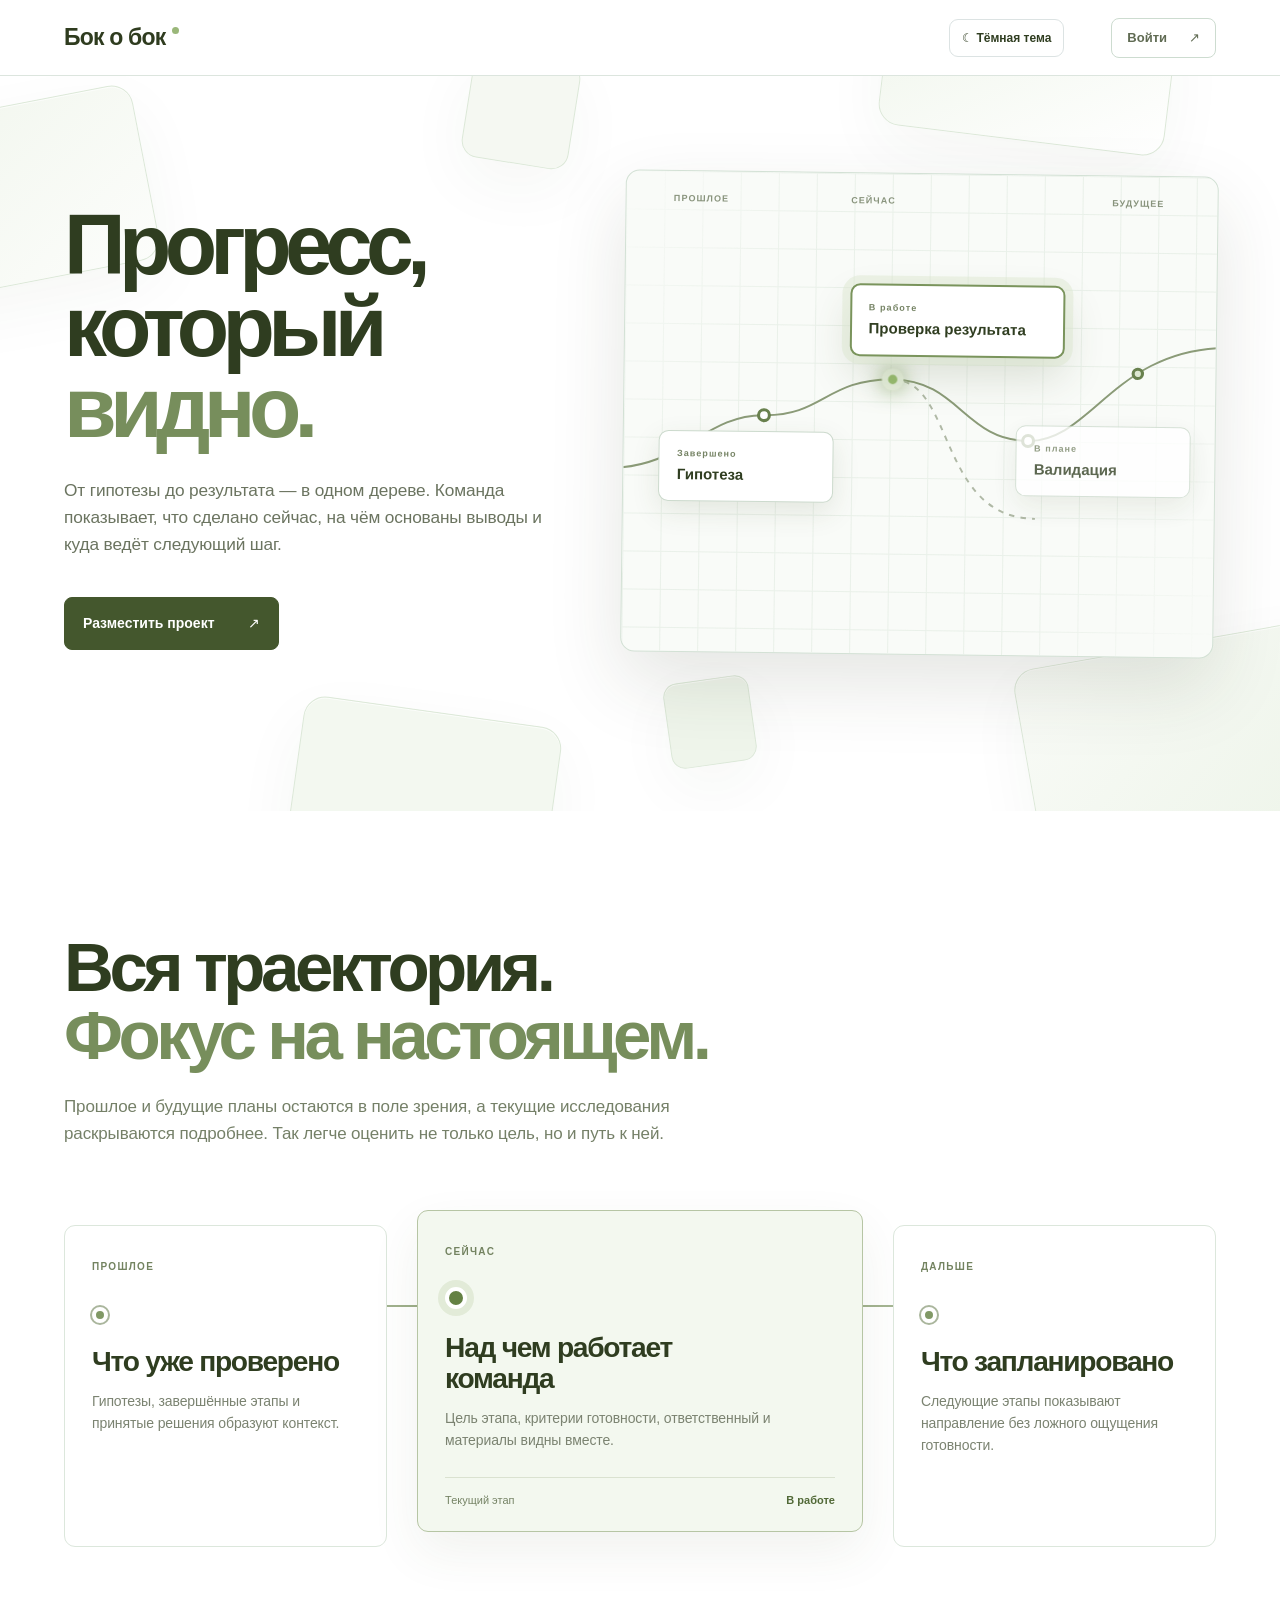
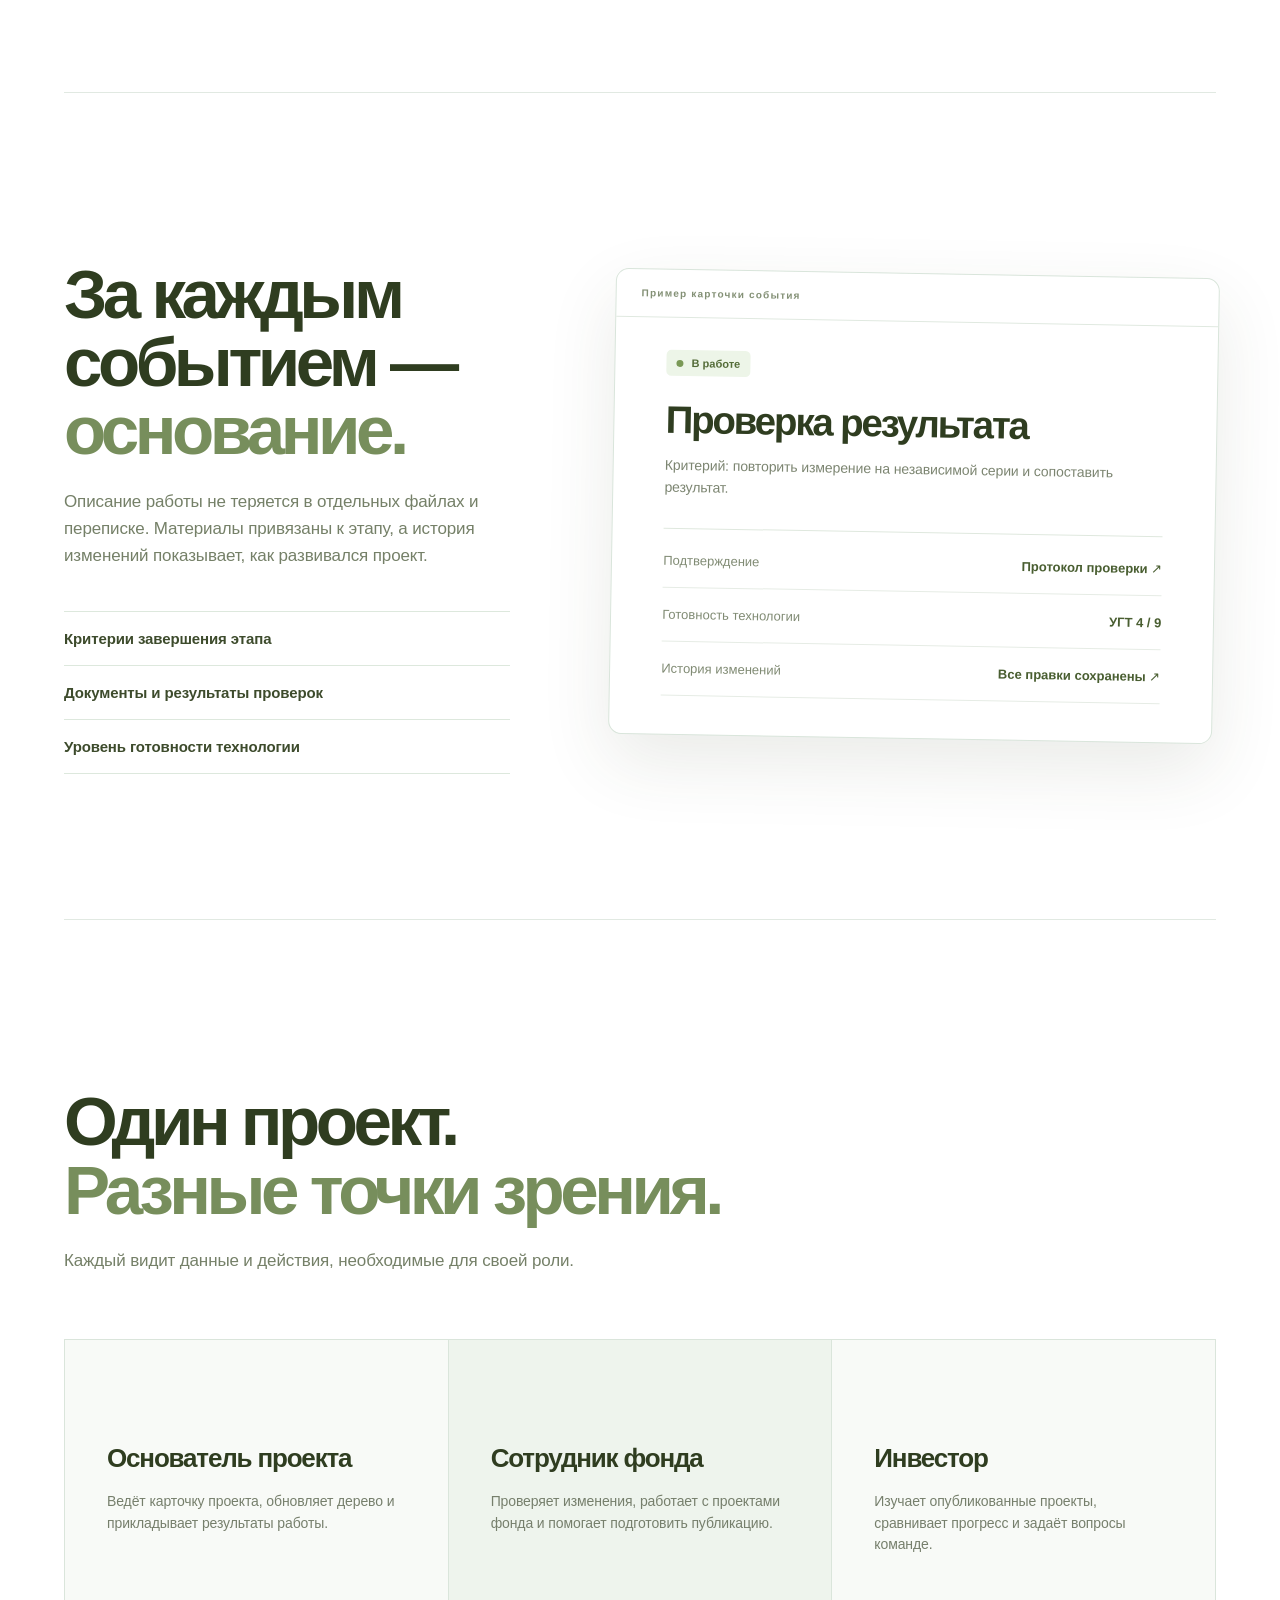
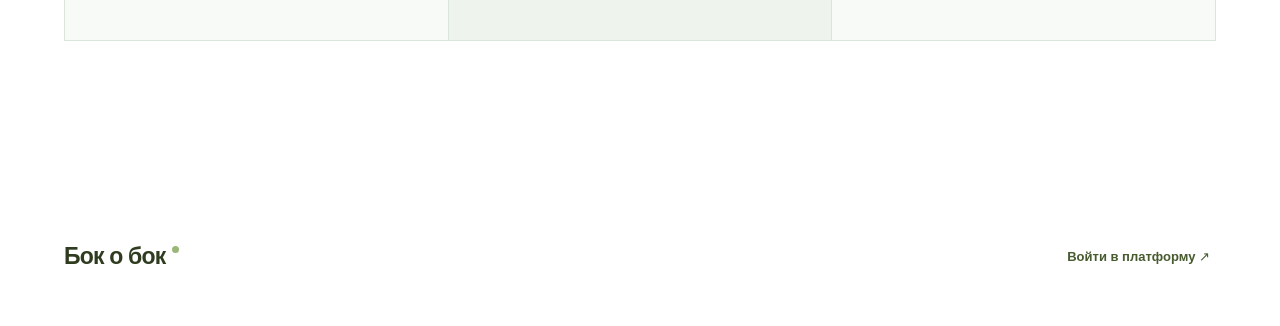
==== index.html @ 1a19f62b "Reveal project stage inspector on mobile node selection" ====
<!doctype html><html lang="ru"><head><meta charset="UTF-8"><meta name="viewport" content="width=device-width,initial-scale=1"><title>Бок о бок — платформа научных проектов</title><link rel="stylesheet" href="./clean.css?v=ugt-ruler1"><link rel="stylesheet" href="./tree.css?v=static-tree1"><link rel="stylesheet" href="./focus.css?v=ugt-ruler1"><link rel="stylesheet" href="./palette.css?v=ugt-ruler1"><link rel="stylesheet" href="./palette-overrides.css?v=ugt-ruler1"><link rel="stylesheet" href="./workflow.css?v=upload-progress-1"><link rel="stylesheet" href="./matrix28.css?v=ugt-ruler1"><link rel="stylesheet" href="./experiment-light.css?v=lens-events-1"><link rel="stylesheet" href="./auth-redesign.css?v=compact3"><link rel="stylesheet" href="./home-redesign.css?v=blocks3"><link rel="stylesheet" href="./projects-empty.css?v=clean2"><link rel="stylesheet" href="./project-create.css?v=ugt-ruler1"><link rel="stylesheet" href="./tree-editor-v2.css?v=static-tree1"><link rel="stylesheet" href="./stage-extras.css?v=ugt-ruler1"><link rel="stylesheet" href="./event-page.css?v=ugt-ruler1"><link rel="stylesheet" href="./typography.css?v=2"><link rel="stylesheet" href="./profile.css?v=3"><link rel="stylesheet" href="./theme.css?v=2"><link rel="stylesheet" href="./project-compare.css?v=mobile-graph-1"><link rel="stylesheet" href="./edge-outcomes.css?v=timeline-linked-1"><link rel="stylesheet" href="./graph-actions.css?v=1"><link rel="stylesheet" href="./project-workspace.css?v=2"><link rel="stylesheet" href="./mobile.css?v=mobile-inspector-1"><script src="./theme.js?v=2"></script></head><body>
<header class="site-header home-header" id="siteHeader"><a class="wordmark home-brand" href="#home">Бок о бок<span></span></a><nav aria-label="Разделы главной"><button type="button" class="theme-toggle theme-toggle-public" data-theme-toggle></button><a class="home-header-login" href="#auth" data-open-auth>Войти <span aria-hidden="true">↗</span></a></nav></header>
<main id="publicPage" class="home-main">
  <section class="home-hero" id="home"><div class="home-bg-blocks" aria-hidden="true"><span></span><span></span><span></span><span></span><span></span><span></span></div><div class="home-hero-copy"><h1>Прогресс,<br>который <em>видно.</em></h1><p>От гипотезы до результата — в одном дереве. Команда показывает, что сделано сейчас, на чём основаны выводы и куда ведёт следующий шаг.</p><div class="home-hero-actions"><button type="button" class="home-button" data-open-auth-register>Разместить проект <span aria-hidden="true">↗</span></button></div></div><div class="home-hero-visual" aria-label="Схема дерева проекта: прошлое, текущая работа и будущие этапы"><div class="home-visual-stage"><div class="home-visual-grid"></div><svg viewBox="0 0 760 500" preserveAspectRatio="xMidYMid meet" aria-hidden="true"><path class="home-path" d="M-20 324 C 75 324 104 254 180 254 S 260 206 345 206 S 438 283 520 283 S 630 160 780 160"/><path class="home-path branch" d="M345 206 C 425 206 405 383 530 383"/><circle class="home-dot" cx="180" cy="254" r="7"/><circle class="home-dot now" cx="345" cy="206" r="10"/><circle class="home-dot" cx="520" cy="283" r="7"/><circle class="home-dot future" cx="660" cy="195" r="6"/></svg><div class="home-era era-past">ПРОШЛОЕ</div><div class="home-era era-current">СЕЙЧАС</div><div class="home-era era-future">БУДУЩЕЕ</div><div class="home-node home-node-past"><small>Завершено</small><strong>Гипотеза</strong></div><div class="home-node home-node-now"><small>В работе</small><strong>Проверка результата</strong></div><div class="home-node home-node-future"><small>В плане</small><strong>Валидация</strong></div></div></div></section>
  
  <section class="home-tree-section" id="tree-story"><div class="home-section-heading"><h2>Вся траектория.<br><em>Фокус на настоящем.</em></h2><p>Прошлое и будущие планы остаются в поле зрения, а текущие исследования раскрываются подробнее. Так легче оценить не только цель, но и путь к ней.</p></div><div class="home-timeline" aria-label="Три эпохи дерева прогресса"><div class="home-timeline-line"></div><article class="home-timeline-past"><span>ПРОШЛОЕ</span><div class="home-timeline-node"></div><h3>Что уже проверено</h3><p>Гипотезы, завершённые этапы и принятые решения образуют контекст.</p></article><article class="home-timeline-now"><span>СЕЙЧАС</span><div class="home-timeline-node"></div><h3>Над чем работает команда</h3><p>Цель этапа, критерии готовности, ответственный и материалы видны вместе.</p><div class="home-now-meter"><span>Текущий этап</span><strong>В работе</strong></div></article><article class="home-timeline-future"><span>ДАЛЬШЕ</span><div class="home-timeline-node"></div><h3>Что запланировано</h3><p>Следующие этапы показывают направление без ложного ощущения готовности.</p></article></div></section>
  <section class="home-evidence-section" id="evidence-story"><div class="home-evidence-copy"><h2>За каждым событием — <em>основание.</em></h2><p>Описание работы не теряется в отдельных файлах и переписке. Материалы привязаны к этапу, а история изменений показывает, как развивался проект.</p><ul><li> Критерии завершения этапа</li><li> Документы и результаты проверок</li><li> Уровень готовности технологии</li></ul></div><div class="home-evidence-preview" aria-label="Пример карточки события"><div class="home-preview-top"><span>Пример карточки события</span></div><div class="home-preview-body"><div class="home-preview-status"><i></i> В работе</div><h3>Проверка результата</h3><p>Критерий: повторить измерение на независимой серии и сопоставить результат.</p><div class="home-preview-rule"></div><div class="home-preview-row"><span>Подтверждение</span><strong>Протокол проверки ↗</strong></div><div class="home-preview-row"><span>Готовность технологии</span><strong>УГТ 4 / 9</strong></div><div class="home-preview-row"><span>История изменений</span><strong>Все правки сохранены ↗</strong></div></div></div></section>
  <section class="home-people-section" id="people-story"><div class="home-section-heading"><h2>Один проект.<br><em>Разные точки зрения.</em></h2><p>Каждый видит данные и действия, необходимые для своей роли.</p></div><div class="home-people-grid"><article><h3>Основатель проекта</h3><p>Ведёт карточку проекта, обновляет дерево и прикладывает результаты работы.</p></article><article><h3>Сотрудник фонда</h3><p>Проверяет изменения, работает с проектами фонда и помогает подготовить публикацию.</p></article><article><h3>Инвестор</h3><p>Изучает опубликованные проекты, сравнивает прогресс и задаёт вопросы команде.</p></article></div></section>
  
  
<footer class="home-footer"><a class="home-brand" href="#home">Бок о бок<span></span></a><button type="button" data-open-auth>Войти в платформу ↗</button></footer></main>
<section class="auth-page" id="authPage" hidden>
  <div class="auth-shell">
    <aside class="auth-art" aria-label="Визуализация дерева научного прогресса">
      <div class="auth-art-top"><span class="auth-art-brand">Бок о бок<span class="auth-art-brand-mark"></span></span></div>
      <div class="auth-art-copy"><h1>От первой<br>гипотезы —<br><em>к результату.</em></h1></div>
      <div class="auth-visual" aria-hidden="true"><div class="auth-visual-glow"></div><svg viewBox="0 0 680 280" preserveAspectRatio="xMidYMid meet"><path class="auth-track" d="M-20 195 C 85 195, 94 135, 188 135 S 310 95, 390 95 S 508 164, 560 164 S 640 78, 700 78"/><path class="auth-track-soft" d="M188 135 C 254 135, 268 225, 350 225 S 440 164, 560 164"/><circle class="auth-point auth-point-1" cx="92" cy="177" r="9"/><circle class="auth-point auth-point-2" cx="188" cy="135" r="12"/><circle class="auth-point auth-point-3" cx="390" cy="95" r="15"/><circle class="auth-point auth-point-4" cx="560" cy="164" r="11"/><circle class="auth-point auth-point-5" cx="350" cy="225" r="8"/></svg></div>
      
    </aside>
    <div class="auth-side"><div class="auth-side-top"><button type="button" class="auth-back" data-close-auth>← На главную</button><button type="button" class="theme-toggle" data-theme-toggle></button></div><div class="auth-card"><div class="auth-tabs" role="tablist" aria-label="Вход или регистрация"><button type="button" class="active" data-auth-tab="login">Вход</button><button type="button" data-auth-tab="register">Регистрация</button></div><form id="loginForm" class="auth-form active" data-auth-panel="login"><label>Email или телефон<input name="identity" autocomplete="username" placeholder="name@example.ru" required></label><label>Пароль<input type="password" name="password" autocomplete="current-password" placeholder="Введите пароль" required></label><button class="primary auth-submit">Войти <span aria-hidden="true">→</span></button></form><form id="otpForm" class="auth-form" data-auth-panel="otp"><div class="auth-form-heading"><h2>Подтвердите вход</h2><p>Введите код, отправленный на привязанный номер.</p></div><label>Код из SMS<input name="code" inputmode="numeric" maxlength="6" autocomplete="one-time-code" required></label><button class="primary auth-submit">Войти</button></form><form id="registerForm" class="auth-form" data-auth-panel="register"><div class="auth-form-heading"><h2>Регистрация основателя</h2></div><label>Имя и фамилия<input name="full_name" autocomplete="name" placeholder="Как к вам обращаться" required></label><label>Рабочий email<input type="email" name="email" autocomplete="email" placeholder="name@company.ru" required></label><label>Организация<input name="organization" autocomplete="organization" placeholder="Название команды или компании" required></label><label>Пароль для входа<input type="password" name="password" autocomplete="new-password" minlength="12" maxlength="200" placeholder="Не менее 12 символов" required></label><label>Повторите пароль<input type="password" name="password_confirm" autocomplete="new-password" minlength="12" maxlength="200" placeholder="Повторите пароль" required></label><button class="primary auth-submit">Отправить заявку <span aria-hidden="true">→</span></button><div class="auth-divider"><span>или</span></div><button type="button" id="yandexDemoButton" class="auth-yandex"><span class="auth-yandex-mark">Я</span><span>Продолжить с Яндекс ID</span><small>ДЕМО</small></button></form><div class="auth-message" id="authMessage" role="status"></div></div></div>
  </div>
  <dialog id="yandexDemoDialog" class="yandex-demo-dialog"><div class="yandex-demo-top"><span class="auth-yandex-mark">Я</span><strong>Яндекс ID</strong><span class="yandex-demo-badge">ДЕМОНСТРАЦИЯ</span></div><h2>Вход через Яндекс</h2><p>Это макет сценария. Подключение Яндекс ID пока не настроено, данные не отправляются.</p><div class="yandex-demo-account"><span>МС</span><div><strong>Пример аккаунта</strong><small>demo@yandex.ru</small></div></div><button type="button" id="yandexDemoContinue" class="primary">Показать следующий шаг</button><form id="yandexDemoForm" class="yandex-demo-form" hidden><label>Имя и фамилия<input name="name" value="Мария Соколова" required></label><label>Email Яндекс ID<input name="email" type="email" value="demo@yandex.ru" required></label><label>Организация<input name="organization" value="Демонстрационная лаборатория" required></label><button class="primary">Создать демо-профиль</button></form><p id="yandexDemoSuccess" class="yandex-demo-success" hidden>Демо-профиль создан в интерфейсе. Настоящая учётная запись не создана; для доступа отправьте заявку через форму регистрации.</p><button type="button" id="yandexDemoClose" class="yandex-demo-close">Вернуться к форме</button></dialog>
</section>
<section class="workspace" id="workspace" hidden><aside><a class="wordmark" href="#dashboard">Бок о бок</a><nav class="workspace-nav"><button type="button" id="projectsNav" class="active">Проекты</button><button type="button" id="compareNav">Сравнение</button><button type="button" id="messagesNav">Сообщения <span id="messageBadge" hidden></span></button><button type="button" id="profileNav">Личный кабинет</button><button type="button" id="adminBackNav" hidden>Админка</button><button type="button" id="notificationsNav" hidden>Уведомления</button><button type="button" id="changesNav" hidden>Изменения</button></nav><button type="button" class="theme-toggle theme-toggle-sidebar" data-theme-toggle></button><div><strong id="userName"></strong><small id="userRole"></small><button id="logoutButton">Выйти</button></div></aside><main><header><div><h1>Проекты</h1></div><button class="primary creator-only" data-new-project>Новый проект</button></header><div class="project-grid" id="projectGrid"></div><section class="messages-page" id="messagesPage" hidden><div class="messenger"><aside class="chat-contacts"><div class="chat-list-heading">Сообщения</div><label class="chat-search-label">Поиск собеседника<input id="chatSearch" type="search" placeholder="Имя или организация"></label><div id="chatContacts" class="chat-contacts-list"></div></aside><div class="chat-main"><div class="chat-conversation-head" id="chatConversationHead"><button type="button" class="chat-back" id="chatBack" aria-label="К списку диалогов">←</button><strong>Выберите собеседника</strong><span>История переписки появится здесь</span></div><div class="chat-history" id="chatHistory"><div class="chat-empty">Выберите человека слева, чтобы начать диалог.</div></div><form class="chat-compose" id="chatForm"><textarea id="chatInput" name="body" rows="2" maxlength="4000" placeholder="Напишите сообщение…" disabled required></textarea><div><span id="chatMessage"></span><button type="submit" class="primary" disabled>Отправить →</button></div></form></div></div></section><section class="project-create-page" id="projectCreatePage" hidden><div class="project-create-heading"><button type="button" data-close-project>← К проектам</button><div><h1>Создание проекта</h1></div></div><form class="project-form" id="projectForm"><label id="projectFounderField" hidden>Основатель проекта<select name="founder_id" disabled required><option value="">Выберите основателя</option></select></label><div class="form-grid"><label>Код проекта<input name="code" placeholder="KUMA30" maxlength="24" required></label><label>УГТ<select name="ugt_level"><option value="1">УГТ 1</option><option value="2">УГТ 2</option><option value="3">УГТ 3</option><option value="4">УГТ 4</option><option value="5">УГТ 5</option><option value="6">УГТ 6</option><option value="7">УГТ 7</option><option value="8">УГТ 8</option><option value="9">УГТ 9</option></select></label></div><label>Название проекта<input name="name" placeholder="Научная технология или продукт" required></label><label>Краткое описание<input name="summary" placeholder="Одно предложение для карточки проекта" required></label><div class="form-grid"><label>Область<input name="field" placeholder="биотех, ИИ, материалы" required></label><label>Регион<input name="region" placeholder="Москва, РФ"></label></div><label>Описание<textarea name="description" rows="4" placeholder="Проблема, научная база, текущий результат и ближайшая цель" required></textarea></label><section class="tree-editor" aria-label="Дерево прогресса"><div class="tree-editor-heading"><div><h3>Дерево прогресса</h3></div><button type="button" class="tree-add" id="treeAddRoot">+ Отдельный этап</button></div><div class="tree-canvas" id="treeCanvas"><svg class="tree-lines" id="treeLines" aria-hidden="true"></svg><div class="tree-nodes" id="treeNodes"></div></div><div class="tree-toolbar"><span id="treeCount">0 этапов</span></div><div class="tree-inspector" id="treeInspector"><div class="tree-inspector-title"><strong>Выбранный этап</strong><button type="button" id="treeDelete">Удалить</button></div><div class="tree-fields"><label>Название<input id="treeTitle" maxlength="100" placeholder="Например, лабораторная проверка"></label><label>Статус<select id="treeStatus"><option value="planned">В плане</option><option value="in_progress">В работе</option><option value="completed">Завершён</option></select></label><label>УГТ<select id="treeUgt"><option value="1">УГТ 1</option><option value="2">УГТ 2</option><option value="3">УГТ 3</option><option value="4">УГТ 4</option><option value="5">УГТ 5</option><option value="6">УГТ 6</option><option value="7">УГТ 7</option><option value="8">УГТ 8</option><option value="9">УГТ 9</option></select></label></div><label>Результат / критерий завершения<textarea id="treeDescription" rows="2" placeholder="Как поймём, что этап выполнен?"></textarea></label><div class="stage-extras"><section class="stage-extra-panel"><div class="stage-extra-heading"><div><strong>Варианты результата</strong><small>Один вариант можно отметить радиокнопкой</small></div><button type="button" id="treeAddChoice">+ Вариант</button></div><div id="treeChoiceList" class="stage-choice-list"></div></section><section class="stage-extra-panel"><div class="stage-extra-heading"><div><strong>Файлы этапа</strong><small>Документы, фото и видео до 50 МБ. Загрузка начнётся при создании проекта.</small></div><label class="stage-file-action">+ Добавить файлы<input id="treeFiles" type="file" multiple></label></div><div id="treeFileList" class="stage-file-list"></div></section></div><button type="button" class="tree-branch" id="treeAddChild">+ Ответвление от этого этапа</button></div></section><footer><span id="projectMessage"></span><button type="button" class="outline" data-close-project>Отмена</button><button class="primary">Создать</button></footer></form></section></main></section><div class="toast" id="toast"></div><script src="./workflow-ui.js?v=upload-progress-1"></script><script src="./focus.js?v=workflow4"></script><script src="./matrix28.js?v=mobile-inspector-1"></script><script src="./event-page.js?v=uuid-fallback1"></script><script src="./profile.js?v=3"></script><script src="./project-compare.js?v=mobile-graph-1"></script><script src="./app.js?v=mobile-chat-1"></script><script src="./mobile-nav.js?v=1"></script></body></html>
---- clean.css ----
:root{font-family:Inter,Arial,sans-serif;color:var(--palette-ink);background:var(--palette-paper);--green:var(--palette-ink);--lime:var(--palette-muted);--line:var(--palette-line)}*{box-sizing:border-box}[hidden]{display:none!important}body{margin:0}button,input,select,textarea{font:inherit}button,a{cursor:pointer}.site-header{height:76px;display:flex;align-items:center;justify-content:space-between;padding:0 6vw;border-bottom:1px solid var(--line)}.wordmark{font-size:21px;font-weight:800;color:var(--green);text-decoration:none}.site-header nav{display:flex;gap:28px;align-items:center}.site-header a{color:var(--palette-primary);text-decoration:none}.outline{border:1px solid var(--palette-line);border-radius:10px;background:var(--palette-paper);padding:10px 18px}.hero{padding:100px 8vw 70px;min-height:680px;background:linear-gradient(135deg,var(--palette-paper) 50%,var(--palette-canvas))}.eyebrow{font-size:13px;letter-spacing:.13em;text-transform:uppercase;color:var(--palette-muted)}.hero h1{font-size:clamp(58px,8vw,112px);line-height:.9;letter-spacing:-.065em;margin:24px 0 34px;max-width:1100px}.hero h1 em{color:var(--palette-olive);font-style:normal}.hero>p{font-size:20px;line-height:1.55;max-width:690px;color:var(--palette-primary)}.hero-actions{display:flex;align-items:center;gap:28px;margin:38px 0 80px}.primary{border:0;border-radius:10px;background:var(--green);color:var(--palette-paper);padding:14px 22px;font-weight:700}.hero-actions a{color:var(--green)}.system-preview{display:grid;grid-template-columns:auto 1fr auto 1fr auto;align-items:center;gap:18px;max-width:900px;padding:24px;background:var(--palette-paper);border:1px solid var(--line);border-radius:16px;box-shadow:0 18px 50px #2f3d2012}.system-preview i{height:2px;background:var(--palette-tint)}.system-preview strong{padding:16px;background:var(--lime);border-radius:10px}.principles{display:grid;grid-template-columns:repeat(3,1fr);gap:1px;background:var(--line)}.principles article{padding:64px 6vw;background:var(--palette-paper)}.principles p{line-height:1.6;color:var(--palette-muted)}.auth-page{position:fixed;inset:0;background:var(--palette-paper);padding:30px}.auth-back{border:0;background:transparent}.auth-card{width:min(480px,calc(100% - 32px));margin:5vh auto;background:var(--palette-paper);border:1px solid var(--line);border-radius:18px;padding:36px;box-shadow:0 30px 80px #2f3d2017}.auth-tabs{display:flex;margin:30px 0;border-bottom:1px solid var(--line)}.auth-tabs button{flex:1;border:0;background:var(--palette-paper);padding:12px;color:var(--palette-muted)}.auth-tabs button.active{color:var(--green);border-bottom:2px solid var(--green)}.auth-form{display:none;gap:18px}.auth-form.active{display:grid}.auth-form h2{font-size:30px;margin:0}.auth-form label{display:grid;gap:8px;font-size:14px;font-weight:600}.auth-form input,.auth-form select{width:100%;border:1px solid var(--palette-soft);border-radius:10px;padding:13px;background:var(--palette-paper)}.auth-message{margin-top:18px;min-height:20px;color:#8b3d2c}.workspace{display:grid;grid-template-columns:250px 1fr;min-height:100vh}.workspace aside{background:var(--palette-ink);color:var(--palette-paper);padding:32px 24px;display:flex;flex-direction:column;gap:40px}.workspace aside .wordmark{color:var(--palette-paper)}.workspace aside nav button{width:100%;border:0;background:var(--palette-ink);color:var(--palette-paper);padding:13px;border-radius:8px;text-align:left}.workspace aside>div{margin-top:auto;display:grid;gap:8px}.workspace aside small{color:var(--palette-tint)}.workspace aside button{border:0;background:transparent;color:var(--palette-paper);text-align:left;padding:0}.workspace main{padding:42px 5vw;background:var(--palette-canvas)}.workspace main>header{display:flex;justify-content:space-between;align-items:end}.workspace h1{font-size:42px;margin:5px 0}.project-grid{display:grid;grid-template-columns:repeat(auto-fit,minmax(280px,1fr));gap:18px;margin-top:40px}.project-card,.empty{background:var(--palette-paper);border:1px solid var(--line);border-radius:14px;padding:26px}.project-card span{font-size:12px;color:var(--palette-muted)}.project-card p{color:var(--palette-muted)}.project-card footer{display:flex;justify-content:space-between;gap:18px;margin-top:28px}.project-card footer small{color:var(--palette-muted);text-align:right}.empty{grid-column:1/-1;text-align:center;padding:90px}.empty span{color:var(--palette-muted)}.modal{position:fixed;inset:0;z-index:20;display:grid;place-items:center;padding:28px;background:rgba(20,44,34,.28);backdrop-filter:blur(5px)}.project-form{width:min(760px,100%);max-height:calc(100vh - 56px);overflow:auto;background:var(--palette-paper);border:1px solid var(--line);border-radius:16px;padding:30px;box-shadow:0 32px 90px #2f3d202b}.project-form header{display:flex;align-items:flex-start;justify-content:space-between;gap:20px;margin-bottom:10px}.project-form header span{color:var(--palette-muted);font-size:13px}.project-form h2{font-size:34px;margin:4px 0 0}.project-form header button{width:38px;height:38px;border:1px solid var(--line);border-radius:10px;background:var(--palette-paper);font-size:24px;line-height:1}.project-form p{margin:0 0 24px;color:var(--palette-muted);line-height:1.55}.project-form label{display:grid;gap:8px;margin-bottom:16px;font-size:14px;font-weight:700}.project-form input,.project-form select,.project-form textarea{width:100%;border:1px solid var(--palette-soft);border-radius:10px;background:var(--palette-paper);padding:13px;color:var(--palette-ink)}.project-form textarea{resize:vertical;line-height:1.5}.form-grid{display:grid;grid-template-columns:1fr 1fr;gap:16px}.project-form footer{display:flex;align-items:center;justify-content:flex-end;gap:14px;margin-top:10px}.project-form footer span{margin-right:auto;color:var(--palette-muted);font-size:14px}.project-form button:disabled{opacity:.55;cursor:wait}body:not([data-role="founder"]) .founder-only{display:none}@media(max-width:760px){.site-header nav a{display:none}.hero{padding:70px 24px}.principles{grid-template-columns:1fr}.system-preview{grid-template-columns:1fr}.system-preview i{height:24px;width:2px;justify-self:center}.workspace{grid-template-columns:1fr}.workspace aside{display:none}.modal{align-items:start;padding:14px}.project-form{padding:22px}.form-grid{grid-template-columns:1fr}.project-form footer{display:grid;grid-template-columns:1fr}.project-form footer span{margin:0;text-align:left}}
---- tree.css ----
.project-form{width:min(1060px,100%)}
.project-form .project-form-top{justify-content:flex-end;margin:0 0 10px}
.tree-editor{margin:26px 0 12px;border:1px solid var(--palette-soft);border-radius:18px;background:var(--palette-canvas);overflow:hidden}
.tree-editor-heading{display:flex;justify-content:space-between;align-items:center;gap:20px;padding:24px 26px 18px}
.tree-kicker{color:var(--palette-olive);font:700 11px/1.3 ui-monospace,SFMono-Regular,monospace;letter-spacing:.14em}
.tree-editor h3{font-size:25px;letter-spacing:-.04em;margin:5px 0 3px;color:var(--palette-ink)}
.tree-editor-heading p{font-size:13px;margin:0;color:var(--palette-muted)}
.tree-add,.tree-branch{border:1px solid var(--palette-tint);background:var(--palette-paper);color:var(--palette-olive);border-radius:10px;padding:10px 15px;font-weight:700;cursor:pointer;white-space:nowrap;transition:transform .2s,background .2s,box-shadow .2s}
.tree-add:hover,.tree-branch:hover{transform:translateY(-2px);background:var(--palette-canvas);box-shadow:0 9px 24px #637d4216}
.tree-canvas{height:330px;position:relative;overflow:auto;background-color:var(--palette-canvas);background-image:radial-gradient(var(--palette-tint) 1px,transparent 1px);background-size:20px 20px;scroll-behavior:auto;isolation:isolate}
.tree-lines{position:absolute;left:0;top:0;overflow:visible;pointer-events:none}
.tree-lines path{fill:none;stroke:var(--palette-tint);stroke-width:2.5;stroke-dasharray:6 8}
.tree-lines path.is-active{stroke:var(--palette-olive);stroke-width:3;filter:drop-shadow(0 0 5px #687a55a8)}
.tree-lines path.is-complete{stroke:var(--palette-olive);stroke-dasharray:none}
.tree-nodes{position:relative}
.tree-node{position:absolute;width:224px;min-height:108px;display:flex;flex-direction:column;align-items:flex-start;text-align:left;gap:8px;border:1px solid var(--palette-soft);border-radius:15px;background:var(--palette-paper);padding:17px 18px;color:var(--palette-ink);cursor:pointer;box-shadow:0 5px 18px #2f3d200b}
.tree-node:hover{border-color:var(--palette-olive);box-shadow:0 10px 24px #2f3d2016}
.tree-node.selected{border-color:var(--palette-olive);box-shadow:0 0 0 3px #687a5540,0 16px 34px #2f3d2022}
.tree-node.in_progress::after{content:'';position:absolute;inset:-5px;border:1px solid var(--palette-olive);border-radius:19px;opacity:.45;pointer-events:none}
.tree-node small{font:700 10px/1.2 ui-monospace,SFMono-Regular,monospace;letter-spacing:.06em;color:var(--palette-muted)}
.tree-node strong{font-size:15px;line-height:1.25;max-width:100%;overflow:hidden;text-overflow:ellipsis;white-space:nowrap}
.tree-node span{font-size:11px;color:var(--palette-muted)}
.tree-node.in_progress span{color:var(--palette-olive)}.tree-node.completed span{color:var(--palette-olive)}
.tree-toolbar{display:flex;justify-content:space-between;gap:12px;padding:11px 24px;color:var(--palette-muted);font-size:12px;border-bottom:1px solid var(--palette-soft)}
.tree-toolbar span:first-child{font-weight:700;color:var(--palette-olive)}
.tree-inspector{padding:19px 24px 22px;background:var(--palette-paper)}
.tree-inspector-title{display:flex;justify-content:space-between;align-items:center;margin-bottom:13px;font-size:14px;color:var(--palette-ink)}
.tree-inspector-title button{border:0;background:transparent;color:#a4564e;cursor:pointer;font-size:12px}
.tree-fields{display:grid;grid-template-columns:2fr 1fr 1fr;gap:12px}
.tree-editor .tree-inspector label{margin-bottom:12px;font-size:12px;color:var(--palette-muted)}
.tree-editor .tree-inspector input,.tree-editor .tree-inspector select,.tree-editor .tree-inspector textarea{padding:10px 11px;font-size:13px;border-radius:8px}
@keyframes line-flow{to{stroke-dashoffset:-28}}
@keyframes node-arrive{from{opacity:0;transform:translateY(15px) scale(.94)}to{opacity:1;transform:translateY(0) scale(1)}}
@keyframes node-pulse{50%{opacity:0;transform:scale(1.045)}}
@media(max-width:700px){.tree-editor-heading{padding:19px;align-items:flex-start}.tree-editor h3{font-size:21px}.tree-toolbar span:last-child{display:none}.tree-fields{grid-template-columns:1fr 1fr}.tree-fields label:first-child{grid-column:1/-1}.tree-inspector{padding:17px}}
@media(prefers-reduced-motion:reduce){.tree-lines path,.tree-node,.tree-node.in_progress::after{animation:none}.tree-canvas{scroll-behavior:auto}}
.project-card-link{width:100%;text-align:left;cursor:pointer;font:inherit;transition:transform .2s,box-shadow .2s,border-color .2s}
.project-card-link:hover{transform:translateY(-3px);border-color:var(--palette-muted);box-shadow:0 16px 34px #2f3d2016}
.project-detail{max-width:1120px;margin:0 auto;padding:18px 0 60px}
.detail-back{border:0;background:transparent;color:var(--palette-olive);font-size:14px;font-weight:700;cursor:pointer;padding:0 0 24px}
.detail-eyebrow{display:block;font:700 12px/1.5 ui-monospace,SFMono-Regular,monospace;color:var(--palette-olive);letter-spacing:.08em;text-transform:uppercase}
.project-detail h1{font-size:clamp(36px,4.5vw,62px);letter-spacing:-.05em;line-height:1.05;margin:12px 0 16px;color:var(--palette-ink)}
.detail-summary{font-size:19px;line-height:1.5;color:var(--palette-muted);max-width:750px;margin:0 0 20px}
.detail-facts{display:flex;flex-wrap:wrap;gap:9px;margin-bottom:40px}
.detail-facts span{border:1px solid var(--palette-soft);border-radius:99px;padding:8px 13px;color:var(--palette-olive);font-size:13px;font-weight:700;background:var(--palette-canvas)}
.project-detail h2{font-size:26px;letter-spacing:-.03em;margin:0 0 16px;color:var(--palette-ink)}
.detail-tree{height:390px;border:1px solid var(--palette-soft);border-radius:16px;margin-bottom:40px}
.detail-tree .tree-node{cursor:default}
.detail-description{font-size:16px;color:var(--palette-primary);line-height:1.7;white-space:pre-wrap;max-width:800px}
.workspace-nav{display:grid;gap:8px}
.workspace .workspace-nav button{display:flex;align-items:center;justify-content:space-between;padding:13px 14px;border-radius:9px;color:var(--palette-soft);background:transparent}
.workspace .workspace-nav button:hover,.workspace .workspace-nav button.active{color:var(--palette-paper);background:var(--palette-primary)}
#messageBadge{min-width:20px;height:20px;border-radius:99px;background:var(--palette-muted);color:var(--palette-ink);font-size:11px;font-weight:800;text-align:center;line-height:20px}
.messages-page{max-width:1220px;margin:0 auto}
.messages-page .messenger{height:min(780px,calc(100vh - 90px))}
.messages-title>span{font:700 11px ui-monospace,SFMono-Regular,monospace;letter-spacing:.13em;color:var(--palette-olive)}
.messages-title h1{margin:7px 0 5px;font-size:44px;letter-spacing:-.05em}
.messages-title p{margin:0 0 28px;color:var(--palette-muted)}
.messenger{display:grid;grid-template-columns:310px minmax(0,1fr);height:min(690px,calc(100vh - 210px));min-height:500px;background:var(--palette-paper);border:1px solid var(--palette-soft);border-radius:18px;overflow:hidden;box-shadow:0 20px 50px #637d420b}
.workspace .chat-contacts{display:flex;flex-direction:column;gap:0;padding:0;background:var(--palette-paper);color:var(--palette-ink);border-right:1px solid var(--palette-line);min-width:0;overflow:hidden}
.chat-search-label{display:grid;gap:9px;padding:20px;border-bottom:1px solid var(--palette-canvas);font-size:12px;font-weight:700;color:var(--palette-muted)}
.chat-search-label input{width:100%;border:1px solid var(--palette-soft);border-radius:10px;padding:11px 13px;outline:none;color:var(--palette-ink);background:var(--palette-canvas)}
.chat-search-label input:focus,.chat-compose textarea:focus{border-color:var(--palette-olive);box-shadow:0 0 0 3px #687a5521}
.chat-contacts-list{overflow:auto;flex:1;padding:8px}
.chat-contact{width:100%;display:flex;align-items:center;gap:12px;padding:12px;border:0;border-radius:11px;background:transparent;text-align:left;cursor:pointer;color:var(--palette-ink)}
.chat-contact:hover,.chat-contact.active{background:var(--palette-canvas)}
.chat-avatar{width:40px;height:40px;display:grid;place-items:center;flex:none;border-radius:13px;background:var(--palette-soft);color:var(--palette-olive);font-weight:800}
.chat-contact-copy{min-width:0;display:grid;gap:4px;flex:1}
.chat-contact-copy strong{font-size:14px;overflow:hidden;text-overflow:ellipsis;white-space:nowrap}
.chat-contact-copy small{font-size:12px;color:var(--palette-muted);overflow:hidden;text-overflow:ellipsis;white-space:nowrap}
.chat-unread{min-width:20px;height:20px;border-radius:99px;background:var(--palette-olive);color:var(--palette-paper);text-align:center;line-height:20px;font-size:11px}
.chat-contact-empty{color:var(--palette-muted);font-size:13px;line-height:1.5;padding:17px}
.workspace .chat-contacts .chat-contacts-list{display:flex;flex-direction:column;gap:0;margin-top:0;padding:8px;overflow-y:auto}
.workspace .chat-contacts .chat-contact{padding:12px;color:var(--palette-ink);background:transparent}
.workspace .chat-contacts .chat-contact:hover,.workspace .chat-contacts .chat-contact.active{background:var(--palette-canvas)}
.workspace .chat-contacts .chat-contact-copy small{color:var(--palette-muted)}
.chat-main{display:grid;grid-template-rows:auto minmax(0,1fr) auto;min-width:0}
.chat-conversation-head{padding:19px 26px;border-bottom:1px solid var(--palette-line);display:grid;gap:3px}
.chat-conversation-head strong{font-size:17px;color:var(--palette-ink)}
.chat-conversation-head span{color:var(--palette-muted);font-size:12px}
.chat-history{overflow:auto;display:flex;flex-direction:column;gap:12px;padding:28px;background:radial-gradient(var(--palette-soft) 1px,transparent 1px) 0 0/22px 22px,var(--palette-paper)}
.chat-empty{margin:auto;color:var(--palette-muted);text-align:center;font-size:14px}
.chat-bubble{align-self:flex-start;max-width:min(72%,520px);padding:11px 15px;border:1px solid var(--palette-soft);background:var(--palette-paper);border-radius:15px 15px 15px 3px;box-shadow:0 4px 15px #2f3d2008;animation:node-arrive .25s both}
.chat-bubble.own{align-self:flex-end;color:var(--palette-ink);border-color:var(--palette-soft);background:var(--palette-soft);border-radius:15px 15px 3px 15px}
.chat-bubble p{white-space:pre-wrap;overflow-wrap:anywhere;margin:0 0 6px;line-height:1.45;font-size:14px}
.chat-bubble time{display:block;text-align:right;font-size:10px;color:var(--palette-muted)}
.chat-compose{padding:16px 20px;background:var(--palette-paper);border-top:1px solid var(--palette-canvas)}
.chat-compose textarea{width:100%;resize:none;border:1px solid var(--palette-soft);border-radius:11px;padding:12px;outline:none;line-height:1.4}
.chat-compose textarea:disabled{background:var(--palette-canvas)}
.chat-compose>div{display:flex;align-items:center;justify-content:space-between;gap:15px;margin-top:9px}
#chatMessage{color:#a35243;font-size:12px}
.chat-compose .primary{padding:10px 17px}
.chat-compose .primary:disabled{opacity:.45;cursor:default}
@media(max-width:760px){.workspace aside{display:flex;flex-direction:row;align-items:center;justify-content:space-between;padding:13px 20px;gap:14px}.workspace aside .wordmark{font-size:17px}.workspace aside>div{display:none}.workspace .workspace-nav{display:flex;gap:5px}.workspace .workspace-nav button{width:auto;padding:8px 9px;font-size:12px}.workspace main{padding:24px 16px}.messenger{grid-template-columns:1fr;height:calc(100dvh - 205px);min-height:470px}.workspace .chat-contacts{max-height:140px;border-right:0;border-bottom:1px solid var(--palette-line)}.chat-search-label{padding:10px}.chat-contacts-list{display:flex;overflow-x:auto}.chat-contact{min-width:160px}.chat-history{padding:16px}.chat-compose{padding:12px}.messages-title h1{font-size:33px}}
@media(max-width:760px){.messages-page .messenger{height:calc(100dvh - 105px)}}
@media(max-width:760px){.workspace .chat-contacts .chat-contacts-list{flex-direction:row;overflow-x:auto;overflow-y:hidden}}
---- focus.css ----
body.project-focus{background:var(--palette-canvas);color:var(--palette-ink)}
.project-focus #workspace{display:block;min-height:100vh}
.project-focus #workspace>aside{display:none}
.project-focus #workspace>main{padding:24px 32px 50px;background:var(--palette-canvas);min-height:100vh}
.focus-project{--focus-bg:var(--palette-canvas);--focus-panel:var(--palette-paper);--focus-line:var(--palette-line);--focus-text:var(--palette-ink);--focus-muted:var(--palette-muted);--focus-green:var(--palette-olive);width:100%;font-family:Inter,Arial,sans-serif;color:var(--focus-text)}
.focus-project button{font:inherit;cursor:pointer;transition:background .18s,border-color .18s}
.focus-project button:focus-visible,.focus-project input:focus-visible{outline:2px solid var(--palette-olive);outline-offset:5px}
.focus-brand-row{display:flex;justify-content:space-between;align-items:center;font-size:18px;color:var(--palette-muted);margin-bottom:20px}
.focus-brand{background:none;border:0;padding:0;color:var(--palette-ink);font-size:22px!important;font-weight:700!important}
.focus-header{display:grid;grid-template-columns:minmax(260px,1fr) auto minmax(330px,1fr);align-items:center;gap:30px;margin-bottom:48px;min-height:76px}
.focus-identity h1{font-size:36px!important;line-height:1.16;letter-spacing:-.025em;margin:0 0 9px!important;overflow-wrap:anywhere}
.focus-identity p{margin:0;color:var(--palette-muted);font-size:18px;line-height:1.4}
.focus-tabs{display:flex;gap:44px;align-items:center}
.focus-tabs button{background:transparent;border:0;color:var(--palette-muted);padding:12px 0;white-space:nowrap;font-size:18px}
.focus-tabs button.active{color:var(--palette-olive);font-weight:700}
.focus-actions{display:flex;gap:14px;justify-content:flex-end}
.focus-secondary{color:var(--palette-primary);background:var(--palette-soft);border:1px solid var(--palette-line);border-radius:8px;padding:13px 24px;font-weight:700!important;white-space:nowrap}
.focus-secondary:hover{background:var(--palette-tint)}
.focus-primary{border:0;border-radius:8px;background:var(--palette-primary);color:var(--palette-paper);padding:14px 24px;font-weight:750!important;white-space:nowrap}
.focus-primary:hover{background:var(--palette-olive)}
.focus-main{display:grid;grid-template-columns:minmax(0,3.405fr) minmax(290px,1fr);gap:24px}
.focus-graph,.focus-event,.focus-readiness,.focus-timeline,.focus-alternate{background:var(--palette-paper);border:1px solid var(--palette-line);border-radius:8px}
.focus-graph{min-width:0;overflow:hidden;display:flex;flex-direction:column}
.focus-eras{display:grid;grid-template-columns:1fr 1.08fr .87fr;padding:22px 22px 8px;gap:25px}
.focus-eras>div{display:grid;gap:6px}.focus-eras b{font-size:12px;color:var(--palette-muted)}.focus-eras>div:nth-child(2) b{color:var(--palette-olive)}.focus-eras span{font-size:14px;color:var(--palette-muted)}
.focus-map{position:relative;aspect-ratio:1416/635;min-height:460px;margin-top:3px}
.focus-map>svg{position:absolute;inset:0;width:100%;height:100%;overflow:visible}
.focus-map path{fill:none;stroke:var(--palette-sage);stroke-width:2;vector-effect:non-scaling-stroke}
.focus-map path.active{stroke:var(--palette-olive);stroke-width:2.6}
.focus-lane{position:absolute;left:33.6%;width:31.8%;top:0;bottom:0;background:var(--palette-soft);border-radius:14px}
.focus-node{position:absolute;width:32px;height:32px;transform:translate(-50%,-50%);border:0;background:none;padding:0;color:var(--palette-ink);text-align:left}
.focus-dot{display:grid;place-items:center;position:absolute;left:0;top:0;width:32px;height:32px;background:var(--palette-sage);color:var(--palette-paper);border-radius:50%;font:700 11px ui-monospace,monospace}
.focus-node.in_progress .focus-dot,.focus-node.selected .focus-dot{background:var(--palette-olive);box-shadow:0 0 0 4px #687a5516}
.focus-node-label{position:absolute;left:46px;top:-18px;display:grid;gap:9px;width:220px;background:#ffffffe8;padding:4px 0}
.focus-node.selected .focus-node-label{background:var(--palette-soft)}
.focus-node-label strong{font-size:21px;line-height:1.18;overflow-wrap:anywhere;font-weight:650}
.focus-node-label small{font-size:14px;line-height:1.3;color:var(--palette-muted)}
.focus-node.selected strong{color:var(--palette-primary);font-size:25px}
.focus-node:hover .focus-dot{box-shadow:0 0 0 6px #687a5524}
.focus-root{position:absolute;width:0;height:0}
.focus-root>span{position:absolute;top:-16px;left:-16px;width:32px;height:32px;border-radius:50%;display:grid;place-items:center;color:var(--palette-paper);background:var(--palette-olive);font:700 11px ui-monospace,monospace}
.focus-root strong,.focus-root small{position:absolute;top:35px;left:clamp(-80px,-5vw,-35px);width:180px;overflow-wrap:anywhere;background:var(--palette-paper);padding:0 0 5px;font-size:23px}
.focus-root small{top:68px;font-size:14px;color:var(--palette-muted)}
.focus-map-note{font:11px/1.6 ui-monospace,monospace;color:var(--palette-muted);padding:0 22px;margin:20px 0}
.focus-event{padding:22px;display:flex;flex-direction:column;min-width:0}
.focus-kicker{font-size:12px;font-weight:700;color:var(--palette-muted);display:block}
.focus-event h2{font-size:28px;line-height:1.25;margin:16px 0 12px;overflow-wrap:anywhere}
.focus-status{align-self:flex-start;background:var(--palette-tint);color:var(--palette-primary);font-size:14px;padding:6px 14px;border-radius:5px;font-weight:700}
.focus-status.planned{color:var(--palette-muted);background:var(--palette-soft)}.focus-status.completed{color:var(--palette-olive)}
.focus-goal{margin:32px 0 20px}.focus-goal p{font-size:18px;line-height:1.5;margin:12px 0;color:var(--palette-muted);white-space:pre-wrap}
.focus-event-meta{display:grid;grid-template-columns:1fr auto;gap:17px;font-size:14px;margin:14px 0 26px}.focus-event-meta dt{color:var(--palette-muted)}.focus-event-meta dd{margin:0;font-weight:700;text-align:right}
.focus-section-heading{display:flex;align-items:center;justify-content:space-between;gap:20px}
.focus-section-heading h2{font-size:23px;margin:0}.focus-section-heading h3{font-size:19px;margin:0}.focus-section-heading>span{font-size:16px;color:var(--palette-muted)}
.focus-event-progress progress{width:100%;height:5px;appearance:none;border:0;background:var(--palette-line);margin-top:19px;border-radius:5px}.focus-event-progress progress::-webkit-progress-bar{background:var(--palette-line)}.focus-event-progress progress::-webkit-progress-value{background:var(--palette-olive)}
.focus-muted{color:var(--palette-muted);line-height:1.5;font-size:14px}
.focus-event-materials{margin:18px 0 25px}.focus-event-materials h3{font-size:18px;margin:0 0 12px}
.focus-open-event{margin-top:auto;width:100%}
.focus-readiness{margin-top:24px;padding:18px 22px 10px}
.focus-ugt-steps{display:grid;grid-template-columns:repeat(9,1fr);gap:11px;margin-top:17px}
.focus-ugt-steps button{background:var(--palette-paper);color:var(--palette-muted);border:1px solid var(--palette-line);border-radius:7px;font-size:20px;font-weight:700;padding:9px 0}
.focus-ugt-steps button.current{border-color:var(--palette-olive);background:var(--palette-tint);color:var(--palette-olive)}
.focus-ugt-groups{display:grid;grid-template-columns:repeat(3,1fr);color:var(--palette-muted);font-size:13px;margin-top:8px}
.focus-ugt-note{font-size:12px;color:var(--palette-olive);margin-top:10px;min-height:15px}
.focus-timeline{margin-top:14px;padding:18px 22px 38px}
.focus-timeline h2{font-size:20px}.focus-timeline .focus-secondary{padding:9px 26px}
.focus-time-slider{width:96%;margin:48px 2% 0;appearance:none;background:linear-gradient(to right,var(--palette-sage) 0 32%,var(--palette-olive) 32% 66%,var(--palette-sage) 66%);height:3px;cursor:ew-resize;accent-color:var(--palette-olive)}
.focus-time-slider::-webkit-slider-thumb{appearance:none;width:16px;height:16px;border-radius:50%;background:var(--palette-olive);border:0;box-shadow:0 0 0 4px #687a5510}
.focus-time-ticks{display:grid;grid-template-columns:.65fr .75fr 1.1fr 1.25fr 1.3fr 1.4fr 1.25fr auto;margin:17px 1.4% 0;font-size:14px;color:var(--palette-muted);gap:8px}
.focus-time-captions{display:flex;justify-content:space-between;gap:24px;color:var(--palette-muted);margin-top:50px;font-size:16px}.focus-time-captions span:nth-child(2){color:var(--palette-olive)}
.focus-alternate{padding:30px;min-height:500px}.focus-info-row{padding:20px 0;border-bottom:1px solid var(--palette-line)}
.focus-dialog{background:var(--palette-paper);color:var(--palette-ink);border:1px solid var(--palette-line);border-radius:14px;padding:32px;width:min(540px,90vw);max-height:90vh;overflow:auto}.focus-dialog::backdrop{background:#0009;backdrop-filter:blur(4px)}
.focus-dialog-close{float:right;border:0;background:none;color:var(--palette-muted);font-size:26px!important}.focus-dialog p{line-height:1.6;white-space:pre-wrap}.focus-dialog label{display:grid;gap:8px;margin-bottom:16px;font-size:14px}.focus-dialog input,.focus-dialog textarea,.focus-dialog select{width:100%;background:var(--palette-soft);color:var(--palette-ink);border:1px solid var(--palette-line);border-radius:7px;padding:11px;font:inherit}.focus-form-error{color:#ff9090}
@media(min-width:1700px){.focus-map{min-height:635px}.focus-event{min-height:755px}}
@media(max-width:1450px){.focus-header{grid-template-columns:1fr auto;gap:22px}.focus-tabs{grid-row:2;grid-column:1/-1;gap:38px}.focus-header{margin-bottom:25px}.focus-node-label{width:140px}.focus-node-label strong{font-size:17px}.focus-node.selected strong{font-size:20px}.focus-node-label small{font-size:12px}.focus-event h2{font-size:25px}.focus-goal p{font-size:16px}}
@media(max-width:900px){.project-focus #workspace>main{padding:20px 16px}.focus-main{grid-template-columns:1fr}.focus-event{min-height:440px}.focus-map{min-height:420px}.focus-actions{gap:7px}.focus-primary,.focus-secondary{padding:12px 14px}.focus-tabs{overflow:auto;gap:25px}.focus-tabs button{font-size:15px}.focus-identity h1{font-size:28px!important}.focus-identity p{font-size:15px}.focus-section-heading>span{font-size:12px}.focus-time-ticks{font-size:10px}.focus-time-captions{font-size:12px;gap:16px}.focus-ugt-steps{gap:5px}.focus-ugt-groups{font-size:10px}.focus-node-label{width:120px}.focus-root strong{font-size:18px}.focus-eras{gap:8px;padding:16px}.focus-eras b{font-size:9px}.focus-eras span{font-size:11px}}
@media(max-width:550px){.focus-header{grid-template-columns:1fr}.focus-actions{grid-row:3;justify-content:flex-start}.focus-graph{overflow-x:auto}.focus-map,.focus-eras,.focus-map-note{min-width:700px}.focus-section-heading h2{font-size:17px}.focus-brand-row{font-size:13px}}
---- palette.css ----
/* Colors from Figma: 33_KUMA30_Focus, node 183:2. */
:root{--palette-paper:#ffffff;--palette-canvas:#f5f7f7;--palette-soft:#f1f4e9;--palette-tint:#dfe8c6;--palette-line:#dce3e3;--palette-ink:#2f3d20;--palette-muted:#687a55;--palette-primary:#637d42;--palette-olive:#687a55;--palette-sage:#8ca365;--palette-sidebar:#27331f;}
---- palette-overrides.css ----
/* Shared semantic theme for all application screens. */
:root{--green:var(--palette-primary);--lime:var(--palette-tint);--line:var(--palette-line);--bg:var(--palette-canvas);--paper:var(--palette-paper);--ink:var(--palette-ink);--muted:var(--palette-muted);--dark:var(--palette-sidebar);color-scheme:light}
body{background:var(--palette-paper);color:var(--palette-ink)}
.hero{background:linear-gradient(135deg,var(--palette-paper) 50%,var(--palette-soft))}
.hero h1 em,.eyebrow,.tree-kicker{color:var(--palette-olive)}
.workspace main,.admin-main{background:var(--palette-canvas)}
.workspace>aside,.admin-sidebar{background:var(--palette-sidebar);color:var(--palette-paper)}
.workspace .workspace-nav button.active,.workspace .workspace-nav button:hover{background:var(--palette-primary);color:var(--palette-paper)}
.workspace .workspace-nav button{color:#d5e0d7}
.workspace>aside .wordmark{color:var(--palette-paper)}
.primary,.admin-primary,.focus-primary{background:var(--palette-primary);color:var(--palette-paper)}
.primary:hover,.admin-primary:hover,.focus-primary:hover{background:#4e7336}
.system-preview strong,.chat-avatar,.admin-avatar,#messageBadge{background:var(--palette-tint);color:var(--palette-primary)}
.tree-canvas{background-color:var(--palette-paper);background-image:radial-gradient(var(--palette-line) 1px,transparent 1px)}
.tree-node.selected{border-color:var(--palette-sage);box-shadow:0 0 0 3px #beceab40,0 12px 28px #2f3d2012}
.tree-node.in_progress::after{border-color:var(--palette-sage)}
.tree-lines path.is-active{stroke:var(--palette-olive);filter:none}
.chat-history{background:var(--palette-canvas)}
.chat-bubble.own{background:var(--palette-soft);border-color:#d5e0d7;color:var(--palette-ink)}
.chat-unread{background:var(--palette-primary);color:var(--palette-paper)}
.admin-brand>span{background:var(--palette-tint);color:var(--palette-primary)}
.admin-sidebar nav b.healthy{color:#beceab}
.focus-graph,.focus-event,.focus-readiness,.focus-timeline,.focus-alternate{background:var(--palette-paper);box-shadow:0 2px 8px #2f3d2004}
.focus-lane{background:var(--palette-soft)}
.focus-dot,.focus-root>span{background:var(--palette-sage);color:var(--palette-paper)}
.focus-node.in_progress .focus-dot,.focus-node.selected .focus-dot{background:var(--palette-olive);color:var(--palette-paper);box-shadow:0 0 0 4px #beceab40}
.focus-node.selected .focus-node-label{background:var(--palette-soft)}
.focus-node.selected strong{color:var(--palette-primary)}
.focus-status{background:var(--palette-tint);color:#50603d}
.focus-dialog{background:var(--palette-paper);color:var(--palette-ink)}
.focus-form-error{color:#8b3d2c}
input:focus-visible,textarea:focus-visible,select:focus-visible,button:focus-visible,a:focus-visible{outline:2px solid var(--palette-olive);outline-offset:3px}
.mx-calendar-window:focus-visible,.mx-att-window:focus-visible,.mx-handle:focus-visible,.mx-map-scroll:focus-visible{outline:2px solid var(--palette-olive);outline-offset:3px}
::selection{background:#d0ddc2;color:var(--palette-ink)}

body:not([data-role="founder"]):not([data-role="fund_staff"]) .creator-only{display:none}

@media(max-width:760px){
  .workspace{grid-template-columns:minmax(0,1fr)}
  .workspace>aside,.workspace>main{min-width:0;max-width:100%;box-sizing:border-box}
  .workspace>aside,body.matrix28-page #workspace>aside{display:flex;flex-wrap:wrap;align-items:center;gap:12px;padding:14px 16px;min-height:0}
  .workspace>aside .wordmark{margin-right:auto}
  .workspace>aside>div,body.matrix28-page #workspace>aside>div:not([hidden]){display:flex;align-items:center;gap:10px;margin:0;flex-wrap:wrap;max-width:100%;min-width:0}
  .workspace>aside>div strong{overflow-wrap:anywhere}
  .workspace>aside>div small{display:none}
  .workspace>aside>div button{padding:8px 0}
  .workspace>aside .workspace-nav,body.matrix28-page #workspace>aside nav.workspace-nav{display:flex;order:3;width:100%;gap:8px}
  .workspace>aside .workspace-nav button{width:auto;flex:1;text-align:center;padding:10px 12px}
  .workspace main{padding:22px 16px 40px}
  .workspace main>header{align-items:flex-start;flex-wrap:wrap;gap:12px}
  .workspace main>header h1{font-size:34px}
  .project-grid{grid-template-columns:minmax(0,1fr);margin-top:24px}
  .project-card{min-width:0;overflow-wrap:anywhere}
}
---- workflow.css ----
.workflow-bar{display:flex;align-items:center;gap:12px;flex-wrap:wrap;padding:16px 24px;margin:0 0 20px;background:var(--palette-soft);border:1px solid var(--palette-line);border-radius:12px;color:var(--palette-ink)}
.workflow-bar>span{margin-right:auto}.workflow-bar>p{flex-basis:100%;margin:0}.workflow-buttons{display:flex;gap:10px;margin-top:18px}.workflow-row{display:flex;align-items:center;flex-wrap:wrap;gap:12px;padding:18px 0;border-bottom:1px solid var(--palette-line)}.workflow-row>span{margin-right:auto}.workflow-row>p{flex-basis:100%;margin:0}.workflow-question{padding:24px 0;border-bottom:1px solid var(--palette-line)}.workflow-question p{white-space:pre-wrap}.workflow-question blockquote{margin:16px 0;padding:12px 20px;border-left:3px solid var(--palette-sage);background:var(--palette-soft)}.workflow-dialog{max-height:85vh;overflow:auto;width:min(720px,92vw);box-sizing:border-box}.workflow-dialog::backdrop{background:#27331f80}.workflow-dialog form{display:grid;gap:14px}.workflow-dialog label{display:grid;gap:6px}.workflow-dialog input,.workflow-dialog select,.workflow-dialog textarea{width:100%;box-sizing:border-box;padding:12px;border:1px solid var(--palette-line);border-radius:8px;background:var(--palette-paper);color:var(--palette-ink);font:inherit}.workflow-dialog input[type=checkbox]{width:auto}.workflow-dialog h2{font-size:24px}.workflow-dialog progress{width:100%;accent-color:var(--palette-primary)}.comparison-grid{display:grid;grid-template-columns:repeat(auto-fit,minmax(140px,1fr));gap:16px}.comparison-grid article{padding:12px;background:var(--palette-soft)}.workspace-tools{display:flex;gap:8px;flex-wrap:wrap;margin:12px 0}.admin-table-wrap button{white-space:nowrap}.focus-dialog button:focus-visible,.workflow-bar button:focus-visible{outline:3px solid var(--palette-sage);outline-offset:3px}@media(prefers-reduced-motion:reduce){*,*::before,*::after{animation:none!important;transition:none!important;scroll-behavior:auto!important}}@media(max-width:700px){.workflow-bar{padding:12px}.workflow-row{align-items:flex-start}.workflow-dialog{padding:20px}.comparison-grid{grid-template-columns:1fr}}

.comparison-trend>div{display:grid;gap:4px;margin:12px 0}.comparison-trend progress{height:8px}.focus-info-row{white-space:pre-wrap;overflow-wrap:anywhere}
.activity-page{max-width:1040px;margin:0 auto;padding:6px 0 56px}
.activity-page>header{display:flex;align-items:flex-end;justify-content:space-between;gap:20px;margin-bottom:28px}
.activity-page h1{margin:0 0 7px;font-size:clamp(32px,4vw,48px);letter-spacing:-.045em;color:var(--palette-ink)}
.activity-page>header p{margin:0;color:var(--palette-muted);font-size:15px}
.activity-actions{display:flex;gap:10px;flex-wrap:wrap}
.activity-status{color:var(--palette-muted);font-size:14px;min-height:20px}
.activity-list{display:grid;gap:12px}
.activity-card{padding:22px 25px;border:1px solid var(--palette-line);border-radius:14px;background:var(--palette-paper);box-shadow:0 5px 18px #2f3d2008}
.activity-card.unread{border-left:4px solid var(--palette-olive)}
.activity-card time{color:var(--palette-muted);font-size:12px}
.activity-card h2{margin:8px 0;font-size:19px;color:var(--palette-ink)}
.activity-card>p{margin:5px 0 16px;color:var(--palette-primary);line-height:1.5;white-space:pre-wrap}
.activity-card>.focus-secondary{margin-top:4px}
.activity-card .workflow-row{border-bottom:0;padding:12px 0 0}
@media(max-width:760px){.activity-page>header{align-items:flex-start;flex-direction:column}.activity-card{padding:18px}}
.commit-filters{display:flex;gap:8px;flex-wrap:wrap}.commit-filters select,.commit-filters input{min-height:40px;padding:8px 12px;border:1px solid var(--palette-line);border-radius:9px;background:var(--palette-paper);color:var(--palette-ink);font:inherit}.commit-filters input{min-width:240px;flex:1}.commit-filters button,.commit-more{min-height:40px;padding:8px 16px;border:1px solid var(--palette-primary);border-radius:9px;background:var(--palette-primary);color:white;font:inherit;cursor:pointer}.commit-card{position:relative;padding:20px 24px 20px 33px;border:1px solid var(--palette-line);border-radius:12px;background:var(--palette-paper)}.commit-card::before{content:"";position:absolute;left:15px;top:25px;width:9px;height:9px;border:2px solid var(--palette-olive);border-radius:50%;background:var(--palette-paper)}.commit-card::after{content:"";position:absolute;left:20px;top:40px;bottom:-13px;width:1px;background:var(--palette-line)}.commit-card:last-child::after{display:none}.commit-head{display:flex;align-items:center;justify-content:space-between;gap:12px}.commit-project{padding:0;border:0;background:none;color:var(--palette-primary);font-size:14px;font-weight:600;text-align:left;cursor:pointer}.commit-id{color:var(--palette-muted);font-size:12px}.commit-card h2{margin:10px 0 5px;color:var(--palette-ink);font-size:19px;line-height:1.3}.commit-byline{margin:0 0 13px;color:var(--palette-muted);font-size:13px}.commit-details{border-top:1px solid var(--palette-line);padding-top:10px}.commit-details summary{width:max-content;max-width:100%;color:var(--palette-primary);font-size:13px;font-weight:600;cursor:pointer}.commit-diff{margin-top:12px;border:1px solid var(--palette-line);border-radius:8px;overflow:hidden}.commit-line{padding:8px 12px;white-space:pre-wrap;overflow-wrap:anywhere;font-size:13px;line-height:1.45}.commit-line+.commit-line{border-top:1px solid var(--palette-line)}.commit-line.removed{background:#fff0eb;color:#753f32}.commit-line.added{background:#edf5ea;color:#43562d}.commit-line.context{background:var(--palette-soft);color:var(--palette-ink)}.commit-more{display:block;margin:20px auto 0}.commit-more[hidden]{display:none}@media(max-width:760px){.commit-filters{width:100%}.commit-filters select,.commit-filters input{width:100%}.commit-card{padding:18px 18px 18px 31px}.commit-head{align-items:flex-start;flex-direction:column}}
.workflow-upload-progress{display:grid;gap:8px;padding:12px 14px;border-radius:10px;background:var(--palette-soft);color:var(--palette-ink);font-size:13px}.workflow-upload-progress[hidden]{display:none}.workflow-upload-progress progress{height:9px;border:0;border-radius:99px;overflow:hidden}.workflow-upload-success{padding:11px 14px;border-radius:9px;background:var(--palette-soft);color:var(--palette-primary);font-weight:700}

.workflow-dialog select option{background:var(--palette-paper);color:var(--palette-ink)}
---- matrix28.css ----
body.matrix28-page,body.matrix28-page #workspace>main{background:#090b06!important;color:#e5eee7!important}
body.matrix28-page #workspace>main{padding:0!important}
.matrix28{--p:#151a10;--l:#3c4730;--g:#729449;--m:#9ca591;max-width:1920px;min-height:100vh;margin:auto;padding:30px 34px;background:#090b06;color:#e9eedc;font:13px/1.5 ui-monospace,SFMono-Regular,Consolas,monospace}
.matrix28 *{box-sizing:border-box}.matrix28 button{font:inherit;cursor:pointer}.matrix28 button:focus-visible,.matrix28 input:focus-visible{outline:2px solid var(--g);outline-offset:3px}
.mx-top{height:42px;display:flex;gap:20px;border-bottom:1px solid var(--l);font-size:11px}.mx-top button{border:0;background:none;padding:0}.mx-brand{color:var(--g);font-weight:800!important;margin-right:65px}.mx-breadcrumb,.mx-top-state{color:var(--m)}.mx-spacer{flex:1}
.mx-hero{display:flex;justify-content:space-between;align-items:center;gap:20px;padding:24px 0 28px}.mx-title h1{font-size:34px!important;line-height:1.15!important;margin:0 0 5px!important;letter-spacing:-.045em}.mx-title p{font-size:13px;color:var(--m);margin:0}.mx-actions{display:flex;align-items:center;gap:14px}.mx-actions button{background:none;border:0;color:var(--m);font-size:11px;padding:8px}.mx-actions button:hover,.mx-lens-toggle{color:var(--g)!important}.mx-add{border:1px solid var(--l)!important}
.mx-utility{display:flex;justify-content:flex-end;gap:12px}.mx-utility>[hidden]{display:none}.mx-search input{width:280px;background:var(--p);border:1px solid var(--l);padding:10px;color:#e9eedc}.mx-filter{display:flex;gap:4px}.mx-filter button{padding:9px;background:var(--p);border:1px solid var(--l);color:var(--m);font-size:11px}.mx-filter button.active{border-color:var(--g);color:var(--g)}
.mx-primary{display:grid;grid-template-columns:minmax(0,3.14fr) minmax(340px,1fr);gap:22px}.mx-graph,.mx-inspector,.mx-timeline{background:var(--p);border:1px solid var(--l);border-radius:7px}.mx-graph{min-width:0;display:flex;flex-direction:column;overflow:hidden}.mx-eras{height:70px;display:grid;grid-template-columns:33% 34% 33%;padding:18px 23px 0}.mx-eras>div{display:flex;flex-direction:column;gap:8px}.mx-eras b,.mx-eras span{font-size:11px;color:var(--m)}.mx-eras .active b{color:var(--g)}
.mx-map-scroll{overflow-x:auto;min-width:0;flex:1}.mx-map{position:relative;height:600px;min-width:900px}.mx-lane{position:absolute;left:33.6%;width:32%;top:0;bottom:0;background:#1d2513;border-radius:15px}.mx-map>svg{position:absolute;inset:0;width:100%;height:100%}.mx-map path{fill:none;stroke:#8e9a81;stroke-width:1.4;vector-effect:non-scaling-stroke;opacity:.7}.mx-map path.active{stroke:var(--g);stroke-width:2.4;opacity:1;filter:drop-shadow(0 0 5px #7294495e)}
.mx-root,.mx-node{position:absolute;z-index:1}.mx-root{width:0;height:0}.mx-root-dot,.mx-node-dot{display:grid;place-items:center;position:absolute;width:30px;height:30px;left:-15px;top:-15px;border-radius:50%;font:800 11px ui-monospace,monospace;background:var(--g);color:#192011;box-shadow:0 0 20px #72944935}.mx-root strong{position:absolute;top:24px;left:-52px;min-width:110px;font-size:17px}.mx-root small{position:absolute;top:51px;left:-52px;min-width:155px;color:var(--m);font-size:10px}.mx-node{width:0;height:0;border:0;background:transparent;color:#e9eedc;padding:0;text-align:left}.mx-node-dot{background:#a6b09a}.mx-node.in_progress .mx-node-dot,.mx-node.selected .mx-node-dot{background:var(--g);box-shadow:0 0 0 4px #7294491a,0 0 22px #72944942}.mx-node-text{position:absolute;top:-18px;left:31px;width:180px;display:grid;gap:5px;padding:4px;background:#13170ee6;pointer-events:none}.mx-node-text strong{font-size:14px;line-height:1.3;overflow-wrap:anywhere}.mx-node-text small{font-size:10px;color:var(--m)}.mx-node.selected .mx-node-text{background:#1d2513e6}.mx-node.selected .mx-node-text strong{color:var(--g);font-size:17px}.mx-node:hover .mx-node-dot{box-shadow:0 0 0 6px #72944929}.mx-node.dimmed{opacity:.18}.mx-empty{position:absolute;left:40%;top:42%;color:var(--m)}.mx-map-note{margin:auto 22px 18px;color:var(--m);font-size:10px}
.mx-inspector{padding:22px 21px;min-height:708px;display:flex;flex-direction:column;min-width:0}.mx-kicker{font-size:11px;color:var(--g)}.mx-inspector h2{font-size:20px!important;line-height:1.38!important;margin:28px 0 12px!important;overflow-wrap:anywhere}.mx-inspector-date{font-size:12px;color:var(--m);margin:0 0 18px}.mx-inspector hr{width:100%;height:1px;border:0;background:var(--l);margin:0 0 20px}.mx-label{font-size:10px;color:var(--m);margin:6px 0 7px}.mx-body{font-size:13px;line-height:1.65;margin:0 0 17px;white-space:pre-wrap}.mx-inspector-tabs{display:flex;gap:20px;margin:3px 0 12px}.mx-inspector-tabs button{background:none;border:0;color:var(--m);padding:0;font-size:12px}.mx-inspector-tabs button.active{color:var(--g)}.mx-tab-body{font-size:10px;color:var(--m);margin:0 0 22px}.mx-open{width:100%;margin-top:auto;border:0;border-radius:5px;padding:17px;background:var(--g);color:#1a2212;font-size:12px!important;font-weight:850!important}.mx-open:hover{background:#bcf27e}
.mx-timeline{margin-top:24px;padding:18px 19px}.mx-time-head{display:flex;align-items:center;gap:44px;font-size:10px}.mx-time-head>b:first-child{color:var(--g);font-size:11px}.mx-time-head span{color:var(--m)}.mx-time-head>b:last-child{margin-left:auto;color:var(--g);font-size:11px}.mx-time-body{display:grid;grid-template-columns:minmax(0,1fr) 260px;gap:26px;margin-top:22px}.mx-time-rows{display:grid;gap:25px}.mx-time-row{display:grid;grid-template-columns:145px minmax(0,1fr);gap:22px;min-height:75px}.mx-row-title{font-size:10px;color:var(--m)}.mx-calendar,.mx-attention{position:relative;height:56px;margin-top:12px}.mx-calendar:before,.mx-attention:before{content:'';position:absolute;top:15px;left:0;right:0;height:2px;background:#a8b49b}.mx-attention:before{background:var(--g)}.mx-tick{position:absolute;top:9px;transform:translateX(-50%);white-space:nowrap}.mx-tick i{display:block;width:6px;height:6px;margin:auto;border-radius:50%;background:#a8b49b}.mx-tick small{display:block;margin-top:10px;color:var(--m);font-size:9px}.mx-calendar-window{position:absolute;top:-4px;height:44px;border:1px solid var(--g);border-radius:5px;color:var(--g);font-size:9px;text-align:center;cursor:grab;z-index:2}.mx-att-dot{position:absolute;top:12px;width:6px;height:6px;transform:translateX(-50%);border-radius:50%;background:#a8b29c;z-index:1}.mx-att-window{position:absolute;top:-18px;height:64px;border:1px solid var(--g);background:#7294490b;border-radius:6px;z-index:2;cursor:grab}.mx-handle{position:absolute;top:0;bottom:0;width:8px;cursor:ew-resize}.mx-handle:first-child{left:-4px}.mx-handle:last-child{right:-4px}.mx-today{position:absolute;top:-36px;transform:translateX(-50%);z-index:3;text-align:center;white-space:nowrap;color:var(--g)}.mx-today:after{content:'';position:absolute;top:22px;left:50%;height:42px;width:1px;background:var(--g)}.mx-today b{display:block;font-size:9px}.mx-today small{display:block;font-size:9px;margin-top:47px}.mx-past,.mx-future{position:absolute;top:54px;color:var(--m);font-size:9px}.mx-past{left:0}.mx-future{right:0}
.mx-time-controls{border-left:1px solid var(--l);padding-left:24px;font-size:10px}.mx-force{display:block;color:var(--m)}.mx-force-row{display:flex;gap:15px;align-items:center;margin-top:12px}.mx-force-row input{width:100%;accent-color:var(--g);height:3px}.mx-force-row b{color:var(--g)}.mx-modes{border:0;margin:20px 0 12px;padding:0;display:grid;gap:9px}.mx-modes legend{color:var(--m);margin-bottom:9px}.mx-modes label{display:flex;gap:8px;align-items:center}.mx-modes input{accent-color:var(--g)}.mx-reset{width:100%;border:1px solid var(--g);border-radius:5px;background:transparent;color:var(--g);font-size:10px!important;padding:10px 8px}
.mx-disclosure{display:block;margin:18px 0 0 auto;background:none;border:0;color:var(--m);font-size:11px!important}.mx-extra{margin-top:12px;border:1px solid var(--l);border-radius:5px;padding:20px;background:var(--p)}.mx-extra[hidden]{display:none}.mx-extra-nav{display:flex;gap:16px;flex-wrap:wrap;border-bottom:1px solid var(--l);padding-bottom:15px}.mx-extra-nav button{background:none;border:0;color:var(--m);font-size:12px}.mx-extra-nav button.active{color:var(--g)}.mx-extra-body{padding:18px 0;color:#e9eedc}.mx-list{border-bottom:1px solid var(--l);padding:12px}.mx-workflow{margin-top:10px}.mx-workflow .workflow-bar{background:transparent;border-color:var(--l);color:var(--m)}.mx-workflow .focus-secondary,.mx-extra .focus-secondary,.mx-dialog .focus-secondary{background:#192011;color:var(--g);border:1px solid var(--l)}
.mx-dialog,.matrix28-page .focus-dialog{background:#13170e!important;color:#e9eedc!important;border:1px solid #546442!important;border-radius:8px;padding:27px;width:min(650px,92vw);max-height:88vh;overflow:auto;font:14px/1.6 ui-monospace,monospace}.mx-dialog::backdrop{background:#000b;backdrop-filter:blur(4px)}.mx-dialog h2{font-size:25px}.mx-dialog .mx-close{float:right;background:none;border:0;color:#b1b9a8;font-size:28px}.matrix28-page .focus-dialog input,.matrix28-page .focus-dialog textarea,.matrix28-page .focus-dialog select{background:#1e2516!important;color:#e9eedc!important;border:1px solid #546442!important}.matrix28-page .focus-primary{background:#729449!important;color:#1a2212!important}
@media(max-width:1150px){.mx-primary{grid-template-columns:minmax(0,1fr) 315px}.mx-map{min-width:850px}.mx-time-body{grid-template-columns:1fr}.mx-time-controls{border-left:0;border-top:1px solid var(--l);padding:15px 0 0;display:flex;align-items:center;gap:25px}.mx-force{width:180px}.mx-modes{margin:0}.mx-reset{max-width:210px;margin-left:auto}}
@media(max-width:800px){.matrix28{padding:20px 15px}.mx-top-state{display:none}.mx-brand{margin-right:12px}.mx-hero{align-items:flex-start;flex-direction:column}.mx-title h1{font-size:29px!important}.mx-actions{width:100%;flex-wrap:wrap;gap:6px}.mx-primary{grid-template-columns:1fr}.mx-eras{min-width:850px}.mx-inspector{min-height:430px}.mx-time-head{gap:12px;flex-wrap:wrap}.mx-time-body{margin-top:26px}.mx-time-row{grid-template-columns:1fr;gap:0;min-height:100px}.mx-time-controls{flex-wrap:wrap}}
@media(max-width:480px){.mx-time-controls{display:block}.mx-force{width:100%}.mx-modes{margin:14px 0}.mx-reset{max-width:none}.mx-top{gap:9px}}
body.matrix28-page .workspace .mx-inspector{display:flex;flex-direction:column;gap:0;padding:22px 21px;background:#151a10;color:#e9eedc;min-height:708px}
body.matrix28-page .workspace .mx-inspector button{width:auto;text-align:center;padding:0;border:0;background:none;color:#9ca591}
body.matrix28-page .workspace .mx-inspector-tabs{display:flex;gap:20px;margin:3px 0 12px}
body.matrix28-page .workspace .mx-inspector-tabs button.active{color:#729449}
body.matrix28-page .workspace .mx-inspector .mx-open{width:100%;margin-top:auto;padding:17px;background:#729449;color:#1a2212;border-radius:5px;font-weight:850}
body.matrix28-page .workspace .mx-inspector .mx-open:hover{background:#bcf27e}
body.matrix28-page .workspace .mx-graph{min-height:708px}
.mx-node{width:30px;height:30px;transform:translate(-50%,-50%)}.mx-node-dot{left:0;top:0}.mx-node-text{left:46px;top:-3px}

/* Content hierarchy from 33_KUMA30_Focus, inside the dark 28 layout. */
.mx-graph-header{display:flex;align-items:center;gap:14px;min-height:62px;padding:13px 22px;border-bottom:1px solid var(--l)}
.mx-graph-header h2{font-size:18px;margin:0;font-weight:750}.mx-count{background:#28321c;color:#c6d2b8;border-radius:5px;padding:3px 9px;font-size:11px}
.mx-graph-header button{font-size:11px;border:1px solid var(--l);border-radius:5px;background:#1b2312;color:#dfe8d5;padding:8px 12px}
.mx-graph-filter{margin-left:auto}.mx-graph-header .mx-graph-focus{background:#28341b;border-color:#485d31;color:#bee592}
.mx-eras{height:70px}.mx-eras b{font-size:11px}.mx-eras span{font-size:11px}
.mx-node-text{width:205px;gap:5px;padding:9px 10px;border:1px solid #425033;border-radius:5px;background:#192011ef}
.mx-node.selected .mx-node-text{background:#202915;border-color:#a1d06c}
.mx-node-text strong{font-size:14px}.mx-node.selected .mx-node-text strong{font-size:17px}
.mx-node-text>.mx-node-code{font-size:9px;color:#adbe99;font-weight:700}
.mx-node-progress{display:grid;grid-template-columns:1fr auto;gap:5px 8px;margin-top:5px;color:#d0dbc4}
.mx-node-progress small{font-size:9px}.mx-node-progress:after{content:'';grid-column:1/-1;height:4px;background:linear-gradient(to right,#729449 var(--value),#414d34 var(--value));border-radius:3px}
.mx-node-progress i{display:none}
.mx-inspector .mx-label{margin:17px 0 6px;font-size:10px;color:#a9b39d}
.mx-inspector .mx-body{margin:0 0 10px;font-size:13px;line-height:1.48}
.mx-detail-meta{display:grid;grid-template-columns:1fr auto;gap:8px 12px;border-block:1px solid #3c4730;padding:15px 0;margin:14px 0 12px;font-size:11px}
.mx-detail-meta dt{color:#a9b39d}.mx-detail-meta dd{margin:0;color:#e3efe5;font-weight:700;text-align:right}
.mx-detail-head{display:flex;justify-content:space-between;gap:8px;align-items:center;margin:11px 0 8px}.mx-detail-head h3{margin:0;font-size:14px;color:#e8f1e9}.mx-detail-head span{color:#b3bca9;font-size:11px}
.mx-criterion{display:flex;align-items:flex-start;gap:8px;font-size:11px;line-height:1.35;margin:5px 0}.mx-criterion>span:first-child{display:grid;place-items:center;width:15px;height:15px;flex:none;border:1px solid #949b8b;border-radius:3px}.mx-criterion>span.done:first-child{background:#57703a;border-color:#57703a;color:#eaf7ec}
.mx-criteria-empty{font-size:11px;color:#9ca591;margin:0 0 8px}.mx-attention-note{display:grid;gap:3px;background:#423820;border:1px solid #65512d;color:#f2dda2;padding:10px 12px;border-radius:5px;margin:12px 0;font-size:10px}.mx-attention-note b{font-size:11px}
body.matrix28-page .workspace .mx-inspector .mx-material{display:block;width:100%;text-align:left;padding:8px 10px;margin:4px 0;background:#222b18;border-radius:4px;color:#cbdbb8;font-size:11px;overflow-wrap:anywhere}
body.matrix28-page .workspace .mx-inspector .mx-material:hover{background:#334025}
body.matrix28-page .workspace .mx-inspector .mx-open{margin-top:auto}

.mx-section-tabs{display:flex;gap:26px;align-items:center;overflow-x:auto;border-bottom:1px solid #3c4730;margin:-9px 0 18px;white-space:nowrap}.mx-section-tabs button{padding:0 0 12px;background:none;border:0;border-bottom:2px solid transparent;color:#9ca591;font-size:12px}.mx-section-tabs button.active{color:#e9eedc;border-color:#729449;font-weight:750}

/* Each tree card has its own action; the node marker remains a separate selection control. */
.mx-node-text{pointer-events:auto}
.matrix28 .mx-node-dot{border:0;cursor:pointer;font:800 11px ui-monospace,SFMono-Regular,Consolas,monospace}
.matrix28 .mx-node-open{display:block;width:100%;min-height:30px;margin-top:6px;padding:5px 8px;border:1px solid #5d7740;border-radius:5px;background:#2f3d20;color:#dcefc7;text-align:left;font-size:10px;font-weight:750;cursor:pointer}
.matrix28 .mx-node-open:hover{background:#465a2f;color:#fff}
.matrix28 .mx-node-open:focus-visible,.matrix28 .mx-node-dot:focus-visible{outline:2px solid #729449;outline-offset:3px}
---- experiment-light.css ----
/* Project experiment view in the same visual system as the dashboard/home. */
body.matrix28-page{background:var(--palette-canvas)!important;color:var(--palette-ink)!important}
body.matrix28-page #workspace{display:grid;grid-template-columns:250px minmax(0,1fr)}
body.matrix28-page #workspace>aside{display:flex;background:var(--palette-sidebar);color:var(--palette-paper)}
body.matrix28-page #workspace>main{min-width:0;min-height:100vh;padding:35px clamp(20px,4vw,64px) 56px!important;background:var(--palette-canvas)!important;color:var(--palette-ink)!important}
.matrix28{--p:var(--palette-paper);--l:var(--palette-line);--g:#637d42;--m:var(--palette-muted);width:100%;max-width:none;min-height:0;margin:0;padding:0;background:transparent;color:var(--palette-ink);font:14px/1.5 Inter,Arial,sans-serif}
.matrix28 button{font:inherit}
.mx-top{height:auto;min-height:28px;align-items:center;gap:8px;border:0;color:var(--palette-muted);font-size:12px}
.mx-top button{color:var(--palette-muted)}.mx-top button:hover{color:var(--palette-primary)}
.mx-brand{display:none}.mx-breadcrumb{color:var(--palette-muted)}.mx-top-state{font-size:11px;color:var(--palette-muted)}
.mx-hero{padding:8px 0 24px;align-items:flex-end}.mx-title h1{max-width:800px;margin:0 0 8px!important;color:var(--palette-ink);font-size:clamp(31px,3vw,46px)!important;font-weight:800;line-height:1.08!important;letter-spacing:-.045em}.mx-title p{margin:0;color:var(--palette-muted);font-size:14px}
.mx-actions{gap:8px;flex-wrap:wrap;justify-content:flex-end}.mx-actions button{min-height:40px;padding:9px 13px;border:1px solid var(--palette-line);border-radius:9px;background:var(--palette-paper);color:var(--palette-primary)!important;font-size:12px;font-weight:650}.mx-actions button:hover{border-color:#aab79c;background:var(--palette-soft)}.mx-actions .mx-add{border:1px solid var(--palette-primary)!important;background:var(--palette-primary);color:#fff!important;font-weight:750}.mx-actions .mx-add:hover{background:#4e7336}
.mx-section-tabs{gap:26px;margin:0 0 18px;border-bottom-color:var(--palette-line)}.mx-section-tabs button{padding:0 0 12px;color:var(--palette-muted);font-size:14px}.mx-section-tabs button.active{color:var(--palette-ink);border-color:var(--palette-primary);font-weight:750}
.mx-utility{margin-bottom:10px}.mx-search input,.mx-filter button{border-color:var(--palette-line);border-radius:8px;background:var(--palette-paper);color:var(--palette-ink)}.mx-filter button.active{border-color:var(--palette-primary);color:var(--palette-primary)}
.mx-primary{grid-template-columns:minmax(0,1fr) minmax(280px,32%);gap:18px;align-items:start}
.mx-graph,.mx-inspector,.mx-timeline{border:1px solid var(--palette-line);border-radius:14px;background:var(--palette-paper);box-shadow:0 2px 10px #2f3d2006;color:var(--palette-ink)}
.mx-graph{min-height:0;overflow:hidden}.mx-graph-header{min-height:67px;border-bottom-color:var(--palette-line);padding:14px 18px}.mx-graph-header h2{color:var(--palette-ink);font-size:19px;font-weight:800}.mx-count{background:var(--palette-soft);color:var(--palette-primary);font-size:11px;font-weight:700}.mx-graph-header button{border-color:var(--palette-line);border-radius:8px;background:#fff;color:var(--palette-primary);font-size:11px}.mx-graph-header .mx-graph-focus{background:var(--palette-soft);border-color:#d6dfcb;color:var(--palette-primary)}
.mx-eras{height:77px;padding:18px 18px 8px;background:#fff}.mx-eras b{color:var(--palette-primary);font-size:11px}.mx-eras .active b{color:#637d42}.mx-eras span{color:var(--palette-muted);font-size:11px}
.mx-map-scroll{height:min(760px,75vh);min-height:560px;overflow:auto;border-top:1px solid #eef1ee;border-bottom:1px solid #eef1ee;scrollbar-color:#c8d0bf transparent}.mx-map{min-width:1320px;background-color:#fcfdfc;background-image:linear-gradient(#edf2ee 1px,transparent 1px),linear-gradient(90deg,#edf2ee 1px,transparent 1px);background-size:40px 40px}.mx-lane{background:#eaf5ed;border-radius:12px}.mx-map path{stroke:#aab49f;stroke-width:1.7;opacity:.9}.mx-map path.active{stroke:#637d42;stroke-width:2.6;filter:none}
.mx-root-dot,.mx-node.in_progress .mx-node-dot,.mx-node.selected .mx-node-dot{background:#637d42;color:#fff;box-shadow:0 0 0 5px #637d4217}.mx-node-dot{background:#c5cdbc;color:var(--palette-ink);box-shadow:0 0 0 4px #c9d1bf30}.mx-root strong{color:var(--palette-ink)}.mx-root small{color:var(--palette-muted)}
.mx-node-text{width:215px;padding:10px 12px;border:1px solid var(--palette-line);border-radius:10px;background:#fff;box-shadow:0 8px 22px #3a4b270b;color:var(--palette-ink)}.mx-node.selected .mx-node-text{background:#f8fcf9;border-color:#637d42;box-shadow:0 0 0 3px #637d4212,0 10px 26px #3a4b2715}.mx-node-text strong,.mx-node.selected .mx-node-text strong{color:var(--palette-ink);font-size:14px;line-height:1.28}.mx-node.selected .mx-node-text strong{color:#4e7336;font-size:16px}.mx-node-text small{color:var(--palette-muted);font-size:10px}.mx-node-text>.mx-node-code{color:#637d42}.mx-node-progress{color:var(--palette-primary)}.mx-node-progress:after{background:linear-gradient(to right,#637d42 var(--value),#e4ebe5 var(--value))}.mx-node.dimmed{opacity:.24}.mx-map-note{margin:12px 17px;color:var(--palette-muted);font-size:11px}
body.matrix28-page .workspace .mx-inspector{min-height:0;padding:22px;background:#fff;color:var(--palette-ink);gap:0}.mx-kicker{color:#637d42;font-size:11px;font-weight:800}.mx-inspector h2{color:var(--palette-ink);font-size:23px!important;line-height:1.25!important;margin:17px 0 15px!important}.mx-inspector .mx-label{color:var(--palette-muted);font-size:10px}.mx-inspector .mx-body{color:var(--palette-ink);font-size:13px;line-height:1.52}.mx-detail-meta{border-color:var(--palette-line);font-size:11px}.mx-detail-meta dt,.mx-criteria-empty{color:var(--palette-muted)}.mx-detail-meta dd{color:var(--palette-ink)}.mx-detail-head h3{color:var(--palette-ink);font-size:14px}.mx-detail-head span{color:var(--palette-muted)}.mx-criterion{color:var(--palette-ink);font-size:11px}.mx-criterion>span:first-child{border-color:#a6af9c}.mx-criterion>span.done:first-child{background:#637d42;border-color:#637d42;color:#fff}.mx-attention-note{background:#fff9ea;border-color:#e7d4a8;color:#6d5120}.mx-attention-note b{color:#785823}
body.matrix28-page .workspace .mx-inspector .mx-material{background:#f4f8f5;border:1px solid var(--palette-line);color:var(--palette-primary);font-size:11px}body.matrix28-page .workspace .mx-inspector .mx-material:hover{background:#eaf4ec}
body.matrix28-page .workspace .mx-inspector .mx-open{width:100%;min-height:46px;margin-top:24px;border-radius:9px;background:var(--palette-primary);color:#fff;font-size:13px!important;font-weight:750}body.matrix28-page .workspace .mx-inspector .mx-open:hover{background:#4e7336}
.mx-timeline{margin-top:18px;padding:20px}.mx-time-head{gap:20px;font-size:11px}.mx-time-head>b:first-child,.mx-time-head>b:last-child{color:var(--palette-primary);font-size:11px}.mx-time-head span,.mx-row-title{color:var(--palette-muted)}.mx-time-controls{border-left-color:var(--palette-line)}.mx-force{color:var(--palette-muted)}.mx-force-row b{color:var(--palette-primary)}.mx-force-row input{accent-color:var(--palette-primary)}.mx-calendar:before{background:#c2cab9}.mx-attention:before{background:#637d42}.mx-tick i,.mx-att-dot{background:#a1ad93}.mx-tick small,.mx-past,.mx-future{color:var(--palette-muted)}.mx-calendar-window,.mx-att-window{border-color:#637d42;color:#637d42}.mx-att-window{background:#637d420b}.mx-today{color:#637d42}.mx-today:after{background:#637d42}.mx-reset{border-color:var(--palette-primary);color:var(--palette-primary);background:#fff;border-radius:8px}.mx-reset:hover{background:var(--palette-soft)}
.mx-disclosure{color:var(--palette-muted)}.mx-extra{background:#fff;border-color:var(--palette-line);border-radius:12px}.mx-extra-nav{border-bottom-color:var(--palette-line)}.mx-extra-nav button{color:var(--palette-muted)}.mx-extra-nav button.active{color:var(--palette-primary)}.mx-extra-body{color:var(--palette-ink)}.mx-list{border-bottom-color:var(--palette-line)}.mx-workflow .workflow-bar{color:var(--palette-muted);border-color:var(--palette-line);background:#fff;border-radius:12px}.mx-workflow .focus-secondary,.mx-extra .focus-secondary,.mx-dialog .focus-secondary{border-color:var(--palette-line);background:#fff;color:var(--palette-primary)}
.mx-dialog,.matrix28-page .focus-dialog{border-color:var(--palette-line)!important;border-radius:14px;background:#fff!important;color:var(--palette-ink)!important;font:14px/1.6 Inter,Arial,sans-serif}.mx-dialog::backdrop{background:#27331f83}.mx-dialog .mx-close{color:var(--palette-muted)}.matrix28-page .focus-dialog input,.matrix28-page .focus-dialog textarea,.matrix28-page .focus-dialog select{border-color:var(--palette-line)!important;background:#fff!important;color:var(--palette-ink)!important}.matrix28-page .focus-primary{background:var(--palette-primary)!important;color:#fff!important}
@media(max-width:1450px){.mx-primary{grid-template-columns:minmax(0,1fr) 300px}.mx-graph-header{gap:8px}.mx-graph-header button{padding:7px 9px}.mx-top-state{display:none}}
@media(max-width:1050px){body.matrix28-page #workspace{grid-template-columns:210px minmax(0,1fr)}.mx-primary{grid-template-columns:1fr}.mx-inspector{min-height:0}.mx-graph-header{flex-wrap:wrap}.mx-map-scroll{height:640px}}
@media(max-width:760px){body.matrix28-page #workspace{display:block}body.matrix28-page #workspace>aside{display:flex;position:relative;min-height:0;padding:14px 18px;gap:12px;flex-direction:row;align-items:center}body.matrix28-page #workspace>aside .workspace-nav,body.matrix28-page #workspace>aside>div{display:none}body.matrix28-page #workspace>main{padding:22px 16px 40px!important}.mx-hero{align-items:flex-start}.mx-title h1{font-size:30px!important}.mx-actions{justify-content:flex-start}.mx-eras{min-width:700px}.mx-time-body{grid-template-columns:1fr}.mx-time-controls{border-left:0;border-top:1px solid var(--palette-line)}}

.matrix28 .mx-node-open{border-color:#d5decb;border-radius:7px;background:#f1f8f3;color:#526a37;font:700 11px/1.2 Inter,Arial,sans-serif}
.matrix28 .mx-node-open:hover{border-color:#637d42;background:#e0f0e4;color:#44572d}
.matrix28 .mx-node-dot:focus-visible,.matrix28 .mx-node-open:focus-visible{outline-color:#637d42}
.mx-demo-compact .mx-node-text{padding:8px 10px;gap:3px}
.mx-demo-compact .mx-node-text strong{display:-webkit-box;-webkit-box-orient:vertical;-webkit-line-clamp:2;overflow:hidden;font-size:13px;line-height:1.2}
.mx-demo-compact .mx-node-description{display:-webkit-box;-webkit-box-orient:vertical;-webkit-line-clamp:1;overflow:hidden;line-height:1.2}
.mx-demo-compact .mx-node-owner{overflow:hidden;text-overflow:ellipsis;white-space:nowrap}
.mx-demo-compact .mx-node-progress{margin-top:2px;gap:2px}
.mx-demo-compact .mx-node-open{min-height:26px;margin-top:3px;padding:4px 7px}

/* Project overview: keep large trees navigable without making the whole page 2000px tall. */
.mx-project-facts{display:flex;flex-wrap:wrap;gap:8px;margin-top:15px}
.mx-project-facts span{display:inline-flex;align-items:center;min-height:27px;padding:3px 10px;border:1px solid #d9e6dc;border-radius:999px;background:#f7faf7;color:#475a31;font-size:11px;font-weight:700}
.mx-node-navigation{display:flex;align-items:center;gap:4px;margin-left:auto;white-space:nowrap}
.mx-node-navigation span{min-width:43px;text-align:center;color:#58654a;font-size:11px;font-weight:700;font-variant-numeric:tabular-nums}
.mx-graph-header .mx-node-navigation button{width:30px;height:30px;padding:0;border-radius:7px;font-size:16px;line-height:1}
.mx-graph-header .mx-graph-filter{margin-left:0}
.mx-map-scroll{flex:none;height:min(640px,70vh);min-height:480px;overscroll-behavior:contain}
.mx-inspector-heading{display:flex;align-items:center;justify-content:space-between;gap:10px}
.mx-inspector-status{padding:4px 9px;border-radius:999px;background:#f0f4f0;color:#637153;font-size:10px;font-weight:750;white-space:nowrap}
.mx-inspector-status.in_progress{background:#e4f4e9;color:#4e7336}
.mx-inspector-status.completed{background:#e8eee9;color:#4a5d35}
.mx-inspector-status.planned{background:#f3f5f1;color:#697061}
.mx-node-text{transition:none}
.mx-node:hover .mx-node-text{border-color:#9cb580;box-shadow:0 12px 26px #3a4b2717;transform:translateY(-2px)}
.mx-map-scroll::-webkit-scrollbar{width:10px;height:10px}.mx-map-scroll::-webkit-scrollbar-thumb{border:2px solid #f8fbf8;border-radius:10px;background:#c5cfba}
.mx-timeline-empty{margin:0;padding:12px 0 6px;color:var(--palette-muted);font-size:13px}
.mx-timeline:has(.mx-timeline-empty) .mx-time-body{display:block;margin-top:10px}
.mx-primary[hidden],.mx-timeline[hidden]{display:none!important}
.mx-eras[hidden]{display:none!important}
.matrix28 .mx-node-code{padding-right:0}.matrix28 .mx-node-description{display:-webkit-box;-webkit-line-clamp:2;-webkit-box-orient:vertical;overflow:hidden}
.matrix28 .mx-node-text strong{display:-webkit-box;-webkit-line-clamp:2;-webkit-box-orient:vertical;overflow:hidden}
.mx-map-surface{position:relative;flex:none;overflow:hidden}
.mx-map-surface>.mx-map{position:absolute;left:0;top:0;transform-origin:0 0}
.mx-zoom-bar{display:flex;align-items:center;gap:5px;padding:10px 17px;border-bottom:1px solid var(--palette-line);background:#fff}
.mx-zoom-bar button{height:32px;min-width:32px;padding:0 10px;border:1px solid var(--palette-line);border-radius:7px;background:#fff;color:var(--palette-primary);font-size:16px;font-weight:700;cursor:pointer}
.mx-zoom-bar button:hover{background:var(--palette-soft)}.mx-zoom-bar button:disabled{opacity:.35;cursor:default}
.mx-zoom-bar .mx-zoom-value{min-width:58px;font-size:12px;font-variant-numeric:tabular-nums}
.mx-zoom-bar .mx-zoom-fit{margin-left:8px;font-size:11px}
.mx-zoom-hint{margin-left:auto;color:var(--palette-muted);font-size:10px}
.mx-position-feedback{font-size:10px;color:#4e6335;margin-left:7px}
.matrix28 .mx-map-scroll{--mx-viewport-height:min(640px,70vh);height:min(var(--mx-content-height,640px),var(--mx-viewport-height));min-height:0}
body.matrix28-page .workspace .mx-graph{min-height:0;height:auto;align-self:start}
.matrix28 .mx-time-body{grid-template-columns:1fr;margin-top:28px}
.matrix28 .mx-time-row{grid-template-columns:85px minmax(0,1fr);gap:22px;min-height:78px}
.matrix28 .mx-time-head{flex-wrap:wrap;gap:12px 20px}
.matrix28 .mx-time-head>b:not(:first-child){margin-left:auto;color:var(--palette-primary);font-size:12px;text-transform:capitalize}
.matrix28 .mx-time-head .mx-reset{width:auto;max-width:none;margin:0;padding:8px 12px;min-height:34px;font-size:11px!important}
.matrix28 .mx-tick small{font-size:10px}.matrix28 .mx-calendar-window{height:28px;font-size:16px;line-height:26px;background:#edf6f0b3}
.matrix28 .mx-today small{font-size:11px}.matrix28 .mx-past,.matrix28 .mx-future{font-size:10px}
.matrix28 .mx-time-rows{gap:28px}.matrix28 .mx-timeline{padding-bottom:26px}
.matrix28 .mx-handle{width:12px;touch-action:none}.matrix28 .mx-handle:after{content:'';position:absolute;top:22px;left:5px;width:2px;height:18px;background:#637d42;border-radius:2px}
@media(max-width:760px){.matrix28 .mx-time-row{grid-template-columns:1fr;gap:9px}.matrix28 .mx-time-head>b:not(:first-child){margin-left:0}.matrix28 .mx-time-head>span{display:none}.matrix28 .mx-tick small{font-size:9px}}
.mx-ugt-scale{margin-top:22px;padding:24px;background:#fff;border:1px solid var(--palette-line);border-radius:14px}
.mx-ugt-simple{padding:16px 20px}.matrix28 .mx-ugt-simple .mx-ugt-step{display:grid;place-items:center;height:36px;cursor:default}.matrix28 .mx-ugt-simple .mx-ugt-step:hover{transform:none}
.mx-ugt-scale[hidden],.mx-period-tools[hidden]{display:none}
.mx-ugt-head{display:flex;justify-content:space-between;align-items:center;gap:15px;margin-bottom:20px;font-size:16px;font-weight:750}.mx-ugt-head b{font-size:11px;padding:6px 11px;border-radius:20px;background:#edf6ef;color:#4d6333}
.mx-ugt-steps{display:grid;grid-template-columns:repeat(9,minmax(0,1fr));gap:7px;position:relative}
.matrix28 .mx-ugt-step{height:45px;border:1px solid #d8e4dc;border-radius:8px;background:#f5f8f5;color:#6e7a60;font-size:15px;font-weight:750;cursor:pointer;transition:background .2s,transform .2s,box-shadow .2s}
.matrix28 .mx-ugt-step:hover{background:#e5f0e8;transform:translateY(-3px)}.matrix28 .mx-ugt-step.current{background:#637d42;color:#fff;border-color:#637d42}.matrix28 .mx-ugt-step.selected{box-shadow:0 0 0 3px #637d4222;border-color:#637d42}
.mx-ugt-detail{display:flex;align-items:center;gap:10px;flex-wrap:wrap;margin-top:20px;min-height:31px;font-size:12px;color:var(--palette-muted)}.mx-ugt-detail strong{color:#637d42;margin-right:6px}.mx-ugt-detail button{padding:6px 10px;border:1px solid #dae6de;border-radius:6px;background:#fff;color:#637d42;cursor:pointer;font-size:11px}
.matrix28 .mx-timeline{margin-top:18px;padding:24px;background:linear-gradient(135deg,#fff 65%,#f6faf7)}
.matrix28 .mx-time-head>b:first-child{font-size:16px;letter-spacing:-.02em}.matrix28 .mx-time-head>b:not(:first-child){background:#edf6ef;padding:6px 11px;border-radius:20px}
.mx-period-tools{display:flex;align-items:center;gap:6px;padding:15px 0 17px;margin-top:15px;border-top:1px solid #e5ece7;border-bottom:1px solid #e5ece7}
.mx-period-tools>span:first-child{font-size:11px;font-weight:700;color:#657059;margin-right:10px}.mx-period-tools button{border:1px solid #dce6df;border-radius:7px;background:#fff;color:#59664a;font-size:11px;padding:7px 11px;cursor:pointer;transition:background .2s,box-shadow .2s}.mx-period-tools button.active{background:#637d42;color:#fff;border-color:#637d42;box-shadow:0 3px 8px #637d4220}.mx-period-summary{margin-left:auto;color:#6c7660;font-size:11px}
.matrix28 .mx-time-body{margin-top:25px}.matrix28 .mx-calendar:before,.matrix28 .mx-attention:before{height:3px;border-radius:3px;background:#cfddd2}
.matrix28 .mx-attention:before{background:linear-gradient(90deg,#d1d9c8,#637d42 50%,#d1d9c8)}
.matrix28 .mx-att-window{border-radius:9px;background:linear-gradient(180deg,#637d4213,#637d4206);box-shadow:0 3px 16px #637d420c}
.matrix28 .mx-calendar-window{box-shadow:0 2px 9px #637d4215;border-radius:7px;touch-action:none}
.matrix28 .mx-calendar-window{transition:left .28s ease,width .28s ease,background .2s}.mx-timeline.is-dragging .mx-calendar-window{transition:none}
.matrix28 .mx-att-window{transition:left .28s ease,width .28s ease,background .2s}.mx-timeline.is-dragging .mx-att-window{transition:none}
.matrix28 .mx-timeline-minimal .mx-time-body{margin-top:0}
.matrix28 .mx-calendar-event{position:absolute;top:9px;width:13px;height:13px;padding:0;transform:translateX(-50%);border:3px solid #fff;border-radius:50%;background:#637d42;box-shadow:0 0 0 1px #637d4255;z-index:4;cursor:pointer}.matrix28 .mx-calendar-event:hover{box-shadow:0 0 0 5px #637d4222}
.matrix28 .mx-att-dot{width:9px;height:9px;top:11px;background:#637d42;box-shadow:0 0 0 3px #fff;animation:mx-dot-appear .25s ease-out}.matrix28 .mx-calendar-window:hover,.matrix28 .mx-att-window:hover{background:#637d4218;box-shadow:0 4px 16px #637d4218}
.matrix28 .mx-today b{background:#fff;padding:3px 8px;border:1px solid #d7e8dc;border-radius:6px;box-shadow:0 2px 8px #637d4209;letter-spacing:.05em}
.mx-timeline.is-dragging{user-select:none}.mx-timeline.is-dragging .mx-calendar-window,.mx-timeline.is-dragging .mx-att-window{cursor:grabbing;background:#637d4220}.mx-timeline.is-dragging .mx-att-dot{animation:none}
@keyframes mx-dot-appear{from{opacity:0;transform:scale(.6)}to{opacity:1;transform:scale(1)}}
@media(prefers-reduced-motion:reduce){.matrix28 .mx-att-dot{animation:none}.mx-ugt-step,.mx-period-tools button{transition:none!important}}
@media(max-width:760px){.mx-ugt-scale{padding:18px}.mx-ugt-head{align-items:flex-start;flex-direction:column}.mx-ugt-steps{gap:4px}.matrix28 .mx-ugt-step{height:36px;font-size:12px}.mx-period-tools{flex-wrap:wrap}.mx-period-summary{width:100%;margin:8px 0 0}}
@media(max-width:1050px){.matrix28 .mx-map-scroll{--mx-viewport-height:580px}}
@media(max-width:760px){.matrix28 .mx-map-scroll{--mx-viewport-height:520px}}
@media(max-width:760px){.mx-zoom-hint{display:none}}
.mx-extra{margin:0;min-height:320px;padding:24px}.mx-extra-body{padding:0}
.mx-about-summary{font-size:17px;color:var(--palette-muted);margin:8px 0 24px}
.mx-about-meta{display:grid;grid-template-columns:repeat(4,minmax(0,1fr));gap:16px;padding:20px 0;margin:0 0 28px;border-top:1px solid var(--palette-line);border-bottom:1px solid var(--palette-line)}
.mx-about-meta dt{font-size:11px;color:var(--palette-muted);margin-bottom:7px}.mx-about-meta dd{margin:0;font-size:14px;font-weight:700;overflow-wrap:anywhere}.mx-about-description{white-space:pre-wrap;max-width:760px;line-height:1.8}
body.matrix28-page .workspace .mx-inspector .mx-edit-stage{width:100%;padding:12px;margin-top:8px;border:1px solid var(--palette-line);border-radius:9px;background:#fff;color:var(--palette-primary);font-size:12px;font-weight:700}
body.matrix28-page .workspace .mx-inspector .mx-edit-stage:hover{background:var(--palette-soft)}
.mx-section-tabs{overflow-x:auto;white-space:nowrap}.mx-section-tabs button{flex:none}
@media(max-width:760px){.mx-about-meta{grid-template-columns:repeat(2,minmax(0,1fr))}.mx-extra{padding:18px}}
@media(max-width:1050px){.mx-map-scroll{height:580px;min-height:480px}}
@media(max-width:760px){.mx-graph-header{gap:8px}.mx-node-navigation{order:3;margin-left:0}.mx-graph-header .mx-graph-filter{margin-left:auto}.mx-map-scroll{height:520px;min-height:400px}.mx-project-facts{margin-top:10px}}
/* 33_KUMA30_Focus: expanded calendar above a quiet, linear overview. */
.matrix28 .mx-timeline.mx-timeline-minimal{background:#f9fbfa;border:1px solid #dce4df;border-radius:14px;padding:44px 50px 48px;box-shadow:none;font-family:Inter,Arial,sans-serif}
.matrix28 .mx-timeline-minimal .mx-time-body{display:block;margin:0}
.matrix28 .mx-timeline-minimal .mx-time-rows{gap:16px}
.matrix28 .mx-timeline-minimal .mx-time-row{display:block;min-height:0}
.matrix28 .mx-timeline-minimal .mx-calendar{height:38px;margin:0}
.matrix28 .mx-timeline-minimal .mx-calendar:before{top:12px;height:2px;background:#c5d3b9}
.matrix28 .mx-timeline-minimal .mx-tick{top:7px}
.matrix28 .mx-timeline-minimal .mx-tick i{width:1px;height:11px;border-radius:0;background:#93aa79}
.matrix28 .mx-timeline-minimal .mx-tick small{font-size:12px;color:#687a55;margin-top:8px}
.matrix28 .mx-timeline-minimal .mx-calendar-window{top:11px;height:3px;border:0;border-radius:0;background:#729449;box-shadow:none;cursor:grab;z-index:1}
.matrix28 .mx-timeline-minimal .mx-calendar-event{top:9px;width:7px;height:7px;min-width:0;padding:0;border:0;border-radius:50%;background:#729449;box-shadow:none;transform:translateX(-50%);z-index:3}
.matrix28 .mx-timeline-minimal .mx-calendar-event.selected{width:12px;height:12px;top:7px;background:#4e7336}
.matrix28 .mx-timeline-minimal .mx-attention{height:67px;margin:0}
.matrix28 .mx-timeline-minimal .mx-attention:before{display:none}
.matrix28 .mx-lens-hatch{position:absolute;inset:0 0 auto;height:35px;border-radius:5px;background:#e9eedc;display:flex;align-items:flex-end;justify-content:space-between;gap:3px;padding:5px 6px;overflow:hidden}
.matrix28 .mx-lens-hatch i{display:block;flex:0 0 4px;background:#c2d2a6;border-radius:1px}
.matrix28 .mx-timeline-minimal .mx-att-window{top:-3px;height:41px;border:1px solid #8ca365;border-radius:5px;background:#dfe8c6;box-shadow:none;min-width:36px;transition:left .25s ease,width .25s ease;touch-action:none}
.matrix28 .mx-timeline-minimal .mx-handle{width:18px;top:0;bottom:0}
.matrix28 .mx-timeline-minimal .mx-handle:first-child{left:0}
.matrix28 .mx-timeline-minimal .mx-handle:last-child{right:0}
.matrix28 .mx-timeline-minimal .mx-handle:after{height:15px;width:1px;background:#7c9658;top:13px;left:50%;transform:none}
.matrix28 .mx-lens-year{position:absolute;top:46px;transform:translateX(-50%);font-size:12px;color:#687a55}
.matrix28 .mx-lens-year.current{font-weight:700;color:#637d42}
.matrix28 .mx-timeline-minimal.is-dragging .mx-att-window{transition:none;cursor:grabbing}
.matrix28 .mx-timeline-minimal :focus-visible{outline:2px solid #4e7336;outline-offset:4px}
@media(max-width:700px){.matrix28 .mx-timeline.mx-timeline-minimal{padding:32px 24px}.matrix28 .mx-timeline-minimal .mx-tick small,.matrix28 .mx-lens-year{font-size:10px}.matrix28 .mx-timeline-minimal .mx-tick:nth-child(2),.matrix28 .mx-timeline-minimal .mx-tick:nth-child(6){display:none}}
@media(prefers-reduced-motion:reduce){.matrix28 .mx-timeline-minimal .mx-att-window{transition:none}}
.matrix28 .mx-timeline-minimal .mx-att-window{min-width:0;user-select:none}
.matrix28 .mx-timeline-minimal .mx-calendar-window{touch-action:none;user-select:none}
.matrix28 .mx-timeline-minimal .mx-handle{touch-action:none}
/* Pointer movement is direct: no delayed CSS interpolation behind the cursor. */
.matrix28 .mx-timeline-minimal .mx-att-window,.matrix28 .mx-timeline-minimal .mx-calendar-window{transition:none}
.matrix28 .mx-timeline-minimal .mx-calendar-window:after{content:'';position:absolute;inset:-12px 0}
/* Both tracks share one date-to-position mapping and one selected interval. */
.matrix28 .mx-timeline-minimal .mx-lens-cursor{position:absolute;top:7px;width:12px;height:12px;transform:translateX(-50%);border-radius:50%;background:#4e7336;pointer-events:none;z-index:4;box-shadow:0 0 0 3px #f9fbfa}
.matrix28 .mx-timeline-minimal .mx-calendar-event,.matrix28 .mx-timeline-minimal .mx-calendar-event.selected{top:9px;width:7px;height:7px;background:#8ca365;box-shadow:none}
.matrix28 .mx-timeline-minimal .mx-att-window{box-sizing:border-box}
.matrix28 .mx-timeline-minimal .mx-handle{width:min(18px,30%)}
.matrix28 .mx-timeline-minimal .mx-lens-year,.matrix28 .mx-timeline-minimal .mx-tick small{white-space:nowrap;font-variant-numeric:tabular-nums}
/* Readiness ruler: one continuous scale with a prominent current level. */
.matrix28 .mx-ugt-simple{padding:22px 38px 18px}
.matrix28 .mx-ugt-simple .mx-ugt-steps{display:flex;justify-content:space-between;align-items:flex-start;gap:0;height:58px;margin:0 18px;isolation:isolate}
.matrix28 .mx-ugt-simple .mx-ugt-steps:before,.matrix28 .mx-ugt-simple .mx-ugt-steps:after{content:'';position:absolute;top:17px;left:0;height:3px;border-radius:2px;z-index:-1}
.matrix28 .mx-ugt-simple .mx-ugt-steps:before{width:100%;background:#dbe3cc}
.matrix28 .mx-ugt-simple .mx-ugt-steps:after{width:var(--ugt-progress);background:#729449}
.matrix28 .mx-ugt-simple .mx-ugt-step{position:relative;display:block;flex:0 0 0;width:0;height:58px;padding:36px 0 0;border:0;border-radius:0;background:transparent;color:#687a55;font-size:13px;font-weight:600;text-align:center;line-height:18px;text-indent:-4px;overflow:visible;box-shadow:none;transition:none}
.matrix28 .mx-ugt-simple .mx-ugt-step:before{content:'';position:absolute;top:12px;left:0;width:2px;height:13px;transform:translateX(-50%);background:#9bac80}
.matrix28 .mx-ugt-simple .mx-ugt-step:hover{background:transparent;transform:none}
.matrix28 .mx-ugt-simple .mx-ugt-step.current{flex-basis:0;width:0;padding-top:0;color:#fff;font-size:20px;font-weight:800;line-height:38px;text-indent:0;z-index:1}
.matrix28 .mx-ugt-simple .mx-ugt-step.current:before{top:-2px;width:42px;height:42px;border:3px solid #fff;border-radius:50%;background:#637d42;box-shadow:0 0 0 3px #dfe8c6,0 4px 10px #637d4226;z-index:-1}
.matrix28 .mx-ugt-simple .mx-ugt-step.current{transform:translateX(-6px)}
.matrix28 .mx-ugt-simple .mx-ugt-step.current:before{left:6px}
@media(max-width:600px){.matrix28 .mx-ugt-simple{padding:20px 20px 12px}.matrix28 .mx-ugt-simple .mx-ugt-steps{margin:0 10px}}
.matrix28 .mx-ugt-simple .mx-ugt-step b{position:absolute;left:0;top:36px;transform:translateX(-50%);font:inherit;text-indent:0;white-space:nowrap}
.matrix28 .mx-ugt-simple .mx-ugt-step.current,.matrix28 .mx-ugt-simple .mx-ugt-step.current:hover{transform:none}
.matrix28 .mx-ugt-simple .mx-ugt-step.current:before{left:0}
.matrix28 .mx-ugt-simple .mx-ugt-step.current b{top:0;width:42px;text-align:center;line-height:38px}

/* The time lens shows which real project events are inside its movable window. */
.matrix28 .mx-lens-summary{display:flex;align-items:center;justify-content:space-between;gap:10px;margin-top:7px;padding-top:9px;border-top:1px solid var(--palette-line);color:var(--palette-muted);font-size:12px}
.matrix28 .mx-lens-summary strong{color:var(--palette-primary);font-size:13px;font-weight:750;text-transform:capitalize}
.matrix28 .mx-lens-events{display:flex;align-items:center;gap:6px;min-width:0;max-width:100%;margin-top:8px;overflow-x:auto;scrollbar-width:thin}
.matrix28 .mx-lens-event{flex:none;max-width:190px;min-height:29px;padding:5px 9px;border:1px solid var(--palette-line);border-radius:7px;background:var(--palette-paper);color:var(--palette-primary);font-size:11px;font-weight:650;overflow:hidden;text-overflow:ellipsis;white-space:nowrap}
.matrix28 .mx-lens-event.selected{border-color:var(--palette-primary);background:var(--palette-soft)}
.matrix28 .mx-lens-event:hover{border-color:var(--palette-primary)}
.matrix28 .mx-lens-more{color:var(--palette-muted);font-size:11px;white-space:nowrap}
.matrix28 .mx-node.outside-focus .mx-node-text{display:none}
.matrix28 .mx-node.outside-focus .mx-node-dot{opacity:.7}
@media(max-width:700px){.matrix28 .mx-timeline.mx-timeline-minimal{padding:16px 14px 14px}.matrix28 .mx-lens-summary{align-items:flex-start;flex-direction:column;gap:2px}.matrix28 .mx-lens-event{max-width:160px}}
---- auth-redesign.css ----
.auth-page{position:fixed;inset:0;z-index:50;overflow:auto;padding:0;background:#fff;color:#2f3d20}.auth-shell{display:grid;grid-template-columns:minmax(0,1.06fr) minmax(450px,.94fr);min-height:100dvh}.auth-art{position:relative;display:flex;flex-direction:column;overflow:hidden;min-height:720px;padding:36px clamp(32px,4.5vw,76px) 30px;background:#212a16;color:#f7faf4;isolation:isolate}.auth-art:before{content:"";position:absolute;inset:0;z-index:-1;background:radial-gradient(ellipse at 78% 52%,#475b2f 0,transparent 44%),radial-gradient(ellipse at 8% 100%,#455631 0,transparent 32%),linear-gradient(145deg,#2f3c1f,#1c2413 75%)}.auth-art:after{content:"";position:absolute;inset:0;z-index:-1;opacity:.2;background-image:linear-gradient(#c5d1b8 1px,transparent 1px),linear-gradient(90deg,#c5d1b8 1px,transparent 1px);background-size:46px 46px;mask-image:linear-gradient(to bottom,transparent 5%,black 100%)}.auth-art-top,.auth-art-footer,.auth-side-top{display:flex;align-items:center;justify-content:space-between;gap:16px}.auth-art-brand{font-size:22px;font-weight:750;letter-spacing:-.045em}.auth-art-brand-mark{display:inline-block;width:7px;height:7px;margin-left:7px;border-radius:50%;background:#b5e57f;box-shadow:0 0 16px #b5e57f}.auth-art-index,.auth-art-footer{color:#bfc8b5;font-size:11px;font-weight:650;letter-spacing:.14em}.auth-art-copy{position:relative;z-index:2;margin-top:clamp(74px,14vh,170px)}.auth-art-eyebrow{margin:0 0 24px;color:#b5e57f;font-size:12px;font-weight:650;letter-spacing:.16em;text-transform:uppercase}.auth-art h1{max-width:730px;margin:0;font-size:clamp(56px,5.7vw,92px);font-weight:550;line-height:.98;letter-spacing:-.075em}.auth-art h1 em{color:#b5e57f;font-style:normal}.auth-art-copy>p:last-child{max-width:490px;margin:30px 0 0;color:#c9d0c0;font-size:16px;line-height:1.65}.auth-visual{position:relative;flex:1;min-height:260px;margin:-10px -5vw 0;overflow:hidden}.auth-visual-glow{position:absolute;left:38%;top:29%;width:210px;height:210px;border-radius:50%;background:#b5e57f;opacity:.09;filter:blur(45px);animation:auth-breathe 5s ease-in-out infinite}.auth-visual svg{position:absolute;left:0;bottom:0;width:100%;height:min(100%,320px);overflow:visible}.auth-track,.auth-track-soft{fill:none;stroke:#aebf9a;stroke-width:2;opacity:.65}.auth-track-soft{stroke-dasharray:5 10;opacity:.4}.auth-point{fill:#c8ef9b;stroke:#242e18;stroke-width:7;filter:drop-shadow(0 0 10px #b5dc89)}.auth-point-3{animation:auth-pulse 3s ease-in-out infinite;transform-origin:390px 95px}.auth-point-2{animation:auth-pulse 3s ease-in-out .8s infinite;transform-origin:188px 135px}.auth-point-4{animation:auth-pulse 3s ease-in-out 1.6s infinite;transform-origin:560px 164px}.auth-visual-label{position:absolute;z-index:1;padding:10px 14px;border:1px solid #b4ca9b5e;border-radius:9px;background:#2e3b1fdf;color:#bbcaaa;font-size:10px;letter-spacing:.1em;line-height:1.7;box-shadow:0 12px 30px #13190d44}.auth-visual-label strong{color:#fff;font-size:13px;font-weight:550;letter-spacing:0}.label-past{left:16%;bottom:32%}.label-now{left:51%;bottom:60%}.label-future{right:6%;bottom:22%}.auth-art-footer{justify-content:flex-start;gap:14px;white-space:nowrap}.auth-side{display:flex;flex-direction:column;min-width:0;padding:34px clamp(30px,5.2vw,86px) 42px;background:#fff}.auth-side-top{color:#939b8a;font-size:12px}.auth-page .auth-back{padding:0;border:0;background:transparent;color:#586a44;font-size:13px;font-weight:650}.auth-card{align-self:center;width:min(100%,450px);margin:auto 0;padding:55px 0 42px;border:0;border-radius:0;box-shadow:none}.auth-tabs{display:flex;gap:28px;margin:0 0 50px;border-bottom:1px solid #dbe5dc}.auth-tabs button{flex:none;padding:0 0 15px;border:0;border-bottom:2px solid transparent;background:transparent;color:#8e9587;font-size:14px;font-weight:650}.auth-tabs button.active{border-color:#4e6535;color:#2f3d20}.auth-form{display:none;gap:19px}.auth-form.active{display:grid}.auth-form-heading{margin-bottom:12px}.auth-form-heading>span{color:#71825e;font-size:11px;font-weight:750;letter-spacing:.14em;text-transform:uppercase}.auth-form h2{margin:9px 0 12px;font-size:clamp(34px,3vw,45px);font-weight:600;letter-spacing:-.06em;line-height:1.06}.auth-form-heading p{max-width:370px;margin:0;color:#7e8675;font-size:14px;line-height:1.55}.auth-form label{display:grid;gap:9px;color:#394729;font-size:13px;font-weight:650}.auth-form input{width:100%;height:54px;padding:0 16px;border:1px solid #d5e0d7;border-radius:9px;background:#fbfcfa;color:#2f3d20;font-size:15px;outline:none;transition:border-color .2s,box-shadow .2s}.auth-form input::placeholder{color:#a8afa1}.auth-form input:focus{border-color:#758662;box-shadow:0 0 0 4px #dcecdf}.auth-form .auth-submit{display:flex;align-items:center;justify-content:space-between;width:100%;height:54px;margin-top:8px;padding:0 18px;border-radius:9px;background:#44582e;color:#fff;font-size:15px;font-weight:650;transition:transform .2s,background .2s}.auth-form .auth-submit:hover{background:#364524;transform:translateY(-2px)}.auth-form .auth-submit span{font-size:20px;font-weight:400}.auth-divider{display:flex;align-items:center;gap:14px;margin:2px 0;color:#a2a99a;font-size:12px}.auth-divider:before,.auth-divider:after{content:"";height:1px;flex:1;background:#e1e9e2}.auth-yandex{display:flex;align-items:center;gap:12px;width:100%;height:54px;padding:0 13px;border:1px solid #d8e1da;border-radius:9px;background:#fff;color:#313828;font-size:14px;font-weight:650;text-align:left}.auth-yandex:hover{border-color:#99a78a;background:#f8faf8}.auth-yandex-mark{display:grid;flex:none;width:31px;height:31px;place-items:center;border-radius:7px;background:#f23135;color:#fff;font-size:20px;font-weight:800}.auth-yandex small{margin-left:auto;color:#939a8a;font-size:10px;letter-spacing:.09em}.auth-message{min-height:0;margin:16px 0 0;color:#a84935;font-size:13px;line-height:1.5}.auth-message:empty{display:none}.auth-legal{margin:28px 0 0;color:#a3ab9a;font-size:11px;line-height:1.5}.yandex-demo-dialog{width:min(420px,calc(100% - 32px));padding:28px;border:1px solid #e2e8e1;border-radius:18px;background:#fff;color:#303a24;box-shadow:0 25px 80px #222c1760}.yandex-demo-dialog::backdrop{background:#1c2413aa;backdrop-filter:blur(6px)}.yandex-demo-top{display:flex;align-items:center;gap:10px}.yandex-demo-top strong{font-size:17px}.yandex-demo-badge{margin-left:auto;color:#838d78;font-size:10px;letter-spacing:.08em}.yandex-demo-dialog h2{margin:35px 0 12px;font-size:30px;letter-spacing:-.05em}.yandex-demo-dialog p{color:#737c68;font-size:14px;line-height:1.55}.yandex-demo-account{display:flex;align-items:center;gap:12px;margin:25px 0;padding:14px;border:1px solid #dfe7e0;border-radius:10px}.yandex-demo-account>span{display:grid;width:40px;height:40px;place-items:center;border-radius:50%;background:#e8f2e7;color:#44582e;font-weight:700}.yandex-demo-account div{display:grid;gap:3px}.yandex-demo-account small{color:#88917d}.yandex-demo-dialog .primary{width:100%;padding:14px}.yandex-demo-close{display:block;margin:15px auto 0;border:0;background:none;color:#738164;font-size:13px}@keyframes auth-pulse{50%{transform:scale(1.42);filter:drop-shadow(0 0 24px #b5e57f)}}@keyframes auth-breathe{50%{transform:scale(1.25);opacity:.16}}@media(max-width:950px){.auth-shell{grid-template-columns:1fr}.auth-art{min-height:400px;padding:28px}.auth-art-copy{margin-top:60px}.auth-art h1{font-size:56px}.auth-art-copy>p:last-child{max-width:400px;margin-top:18px}.auth-visual{position:absolute;right:0;bottom:0;width:55%;height:70%;min-height:0;margin:0;opacity:.75}.auth-visual-label{display:none}.auth-art-footer{margin-top:auto}.auth-side{min-height:650px;padding:28px}.auth-card{margin:auto}}@media(max-width:600px){.auth-art{min-height:275px}.auth-art-copy{margin-top:45px}.auth-art h1{font-size:42px}.auth-art-copy>p:last-child{display:none}.auth-visual{width:68%;height:80%;opacity:.45}.auth-art-footer,.auth-art-index{display:none}.auth-side{min-height:calc(100dvh - 275px);padding:24px 22px}.auth-card{padding:48px 0 30px}.auth-tabs{margin-bottom:36px}.auth-side-top>span{display:none}}@media(prefers-reduced-motion:reduce){.auth-visual-glow,.auth-point{animation:none!important}.auth-form .auth-submit{transition:none!important}}

.yandex-demo-form{display:grid;gap:12px;margin-top:18px}.yandex-demo-form[hidden],.yandex-demo-success[hidden]{display:none}.yandex-demo-form label{display:grid;gap:6px;color:#4c5d39;font-size:12px;font-weight:650}.yandex-demo-form input{height:42px;padding:0 12px;border:1px solid #d7e3d8;border-radius:8px;background:#fbfcfa;color:#2f3d20;font:inherit}.yandex-demo-success{padding:15px;border-radius:9px;background:#eaf5e8;color:#465931!important}

/* Keep both auth flows in one viewport on laptop-sized screens. */
.auth-shell{min-height:100dvh}
.auth-art{min-height:0}
.auth-side{min-height:0;padding-block:20px}
.auth-card{width:min(100%,460px);padding:0;margin:auto 0}
.auth-tabs{margin-bottom:22px}
.auth-tabs button{padding-bottom:10px}
.auth-form{gap:11px}
.auth-form-heading{margin-bottom:1px}
.auth-form h2{margin:0;font-size:clamp(28px,2.6vw,36px);line-height:1.1}
.auth-form-heading p{margin-top:7px;font-size:13px}
.auth-form label{gap:5px;line-height:1.2}
.auth-form input{height:43px;padding-inline:13px;font-size:14px}
.auth-form .auth-submit{height:44px;margin-top:1px}
.auth-divider{margin:0}
.auth-yandex{height:44px}
.auth-yandex-mark{width:27px;height:27px;font-size:18px}
.auth-message{margin-top:10px}
@media (min-width:951px){
  .auth-shell{height:100dvh}
  .auth-art-copy{margin-top:clamp(48px,10vh,110px)}
  .auth-visual{min-height:160px}
}
@media (min-width:701px) and (max-width:950px){
  .auth-shell{grid-template-columns:minmax(0,.72fr) minmax(0,1.28fr);height:100dvh}
  .auth-art{padding:26px}
  .auth-art-copy{margin-top:clamp(40px,10vh,90px)}
  .auth-art h1{font-size:clamp(38px,4.6vw,55px)}
  .auth-visual{position:relative;right:auto;bottom:auto;width:auto;height:auto;min-height:130px;margin:0 -26px;opacity:.8}
  .auth-side{padding:20px 28px}
}
@media (max-width:700px){
  .auth-shell{display:block;min-height:100dvh}
  .auth-art{display:none}
  .auth-side{min-height:100dvh;padding:18px 22px}
  .auth-card{padding:0;margin:auto 0}
  .auth-tabs{margin-bottom:19px}
  .auth-form{gap:9px}
  .auth-form input{height:42px}
  .auth-form .auth-submit,.auth-yandex{height:43px}
}
@media (max-height:680px) and (min-width:701px){
  .auth-side{padding-block:14px}
  .auth-tabs{margin-bottom:14px}
  .auth-form{gap:8px}
  .auth-form input{height:39px}
  .auth-form .auth-submit,.auth-yandex{height:40px}
}
---- home-redesign.css ----
/* Public homepage: white, editorial layout with a product-led project tree. */
html{scroll-behavior:smooth}body{background:#fff}.home-header{position:relative;z-index:4;display:flex;align-items:center;justify-content:space-between;height:76px;padding:0 clamp(24px,5vw,84px);border-bottom:1px solid #dce5de;background:#fff}.home-brand{display:inline-flex;align-items:center;gap:7px;color:#2f3c1f!important;font-size:23px;font-weight:750;letter-spacing:-.055em;text-decoration:none}.home-brand span{width:7px;height:7px;margin-top:-14px;border-radius:50%;background:#9ab779}.home-header nav{display:flex;align-items:center;gap:32px}.home-header nav a{color:#606b53;font-size:13px;font-weight:620;text-decoration:none}.home-header nav a:hover{color:#485d30}.home-header-login{display:flex;align-items:center;gap:22px;min-height:40px;margin-left:15px;padding:0 15px;border:1px solid #cddcd0;border-radius:8px;background:#fff;color:#394a26;font-size:13px;font-weight:700}.home-header-login:hover{background:#f4f8f2}.home-main{overflow:hidden;color:#2f3d20;background:#fff}.home-main button{font:inherit;cursor:pointer}.home-hero{display:grid;grid-template-columns:minmax(0,.92fr) minmax(0,1.08fr);gap:clamp(30px,4.2vw,72px);align-items:center;width:min(1500px,calc(100% - 2*clamp(24px,5vw,84px)));min-height:690px;margin:auto;padding:58px 0 72px}.home-hero-copy{padding:28px 0}.home-eyebrow,.home-section-index{display:flex;align-items:center;gap:10px;color:#6b7a5a;font-size:11px;font-weight:750;letter-spacing:.14em}.home-eyebrow>span{width:7px;height:7px;border-radius:50%;background:#93b36f}.home-hero h1{max-width:750px;margin:26px 0 28px;color:#2f3d20;font-size:clamp(60px,6.7vw,111px);font-weight:620;line-height:.95;letter-spacing:-.078em}.home-hero h1 em,.home-section-heading h2 em,.home-evidence-copy h2 em,.home-people-section h2 em{color:#778e5c;font-style:normal}.home-hero-copy>p{max-width:610px;margin:0;color:#6b7460;font-size:clamp(16px,1.35vw,20px);line-height:1.58}.home-hero-actions{display:flex;align-items:center;gap:26px;flex-wrap:wrap;margin-top:38px}.home-button{display:inline-flex;align-items:center;justify-content:space-between;gap:33px;min-height:53px;padding:0 18px;border:1px solid #44572d;border-radius:8px;background:#44572d;color:#fff;font-size:14px!important;font-weight:700!important;transition:transform .2s,background .2s}.home-button:hover{background:#364524;transform:translateY(-2px)}.home-hero-actions>a{color:#445431;font-size:13px;font-weight:680;text-decoration:none}.home-hero-actions>a span{margin-left:6px}.home-hero-note{display:flex;align-items:center;gap:12px;margin-top:82px;color:#909886;font-size:11px;font-weight:600}.home-note-line{width:33px;height:1px;background:#a6af9c}.home-hero-visual{min-width:0;overflow:hidden;border:1px solid #d3e1d5;border-radius:14px;background:#f9fbf8;box-shadow:0 30px 75px #2d3a1e20;transform:rotate(.7deg)}.home-visual-head,.home-visual-foot{display:flex;align-items:center;justify-content:space-between;gap:10px;height:55px;padding:0 22px;border-bottom:1px solid #dce8dc;background:#fff;color:#637055;font-size:10px;font-weight:750;letter-spacing:.1em}.home-visual-live{color:#858d7b;font-size:9px}.home-visual-live i{display:inline-block;width:6px;height:6px;margin-right:5px;border-radius:50%;background:#82a857}.home-visual-stage{position:relative;height:480px;overflow:hidden}.home-visual-grid{position:absolute;inset:0;background-image:linear-gradient(#dde8dd 1px,transparent 1px),linear-gradient(90deg,#dde8dd 1px,transparent 1px);background-size:38px 38px;opacity:.55;mask-image:linear-gradient(120deg,transparent,black 27%,black 75%,transparent)}.home-visual-stage svg{position:absolute;inset:0;width:100%;height:100%}.home-path{fill:none;stroke:#8b9b78;stroke-width:2.5}.home-path.branch{stroke:#b0b9a6;stroke-dasharray:7 8}.home-dot{fill:#fff;stroke:#69814e;stroke-width:4}.home-dot.now{fill:#99bd70;stroke:#e5eedb;stroke-width:8;filter:drop-shadow(0 0 14px #93af74)}.home-dot.future{fill:#dde7d1}.home-era{position:absolute;top:22px;color:#88937c;font-size:9px;font-weight:700;letter-spacing:.12em}.home-era b{display:block;margin-top:4px;color:#394926;font-size:11px;letter-spacing:0}.era-past{left:8%}.era-current{left:38%}.era-future{right:9%}.home-node{position:absolute;display:grid;gap:7px;width:175px;padding:17px;border:1px solid #ccdacd;border-radius:10px;background:#fff;box-shadow:0 10px 28px #3a4b271d}.home-node small{color:#758364;font-size:9px;font-weight:750;letter-spacing:.12em}.home-node strong{color:#303e21;font-size:15px;line-height:1.2}.home-node>span{color:#87907d;font-size:11px;line-height:1.35}.home-node-past{left:6%;top:54%}.home-node-now{left:38%;top:23%;width:215px;border:2px solid #7a945c;box-shadow:0 0 0 8px #dae5cd77,0 19px 42px #41542c2a;animation:home-focus 5s ease-in-out infinite}.home-node-now>div{display:flex;align-items:center;gap:7px;margin-top:6px;padding-top:12px;border-top:1px solid #e4ece3;color:#61764a;font-size:10px}.home-node-now>div i{width:6px;height:6px;border-radius:50%;background:#80a359}.home-node-future{right:4%;top:52%;opacity:.78}.home-visual-foot{height:49px;border-top:1px solid #dce8dc;border-bottom:0;background:#fff;color:#919987;font-size:9px}.home-visual-foot strong{color:#54683d;font-size:10px;text-align:center}.home-thesis{display:grid;grid-template-columns:190px minmax(0,1fr);gap:50px;align-items:start;padding:75px max(5vw,calc((100% - 1380px)/2));border-top:1px solid #e1e9e2;border-bottom:1px solid #e1e9e2;background:#f6f9f4}.home-thesis p{max-width:1070px;margin:0;color:#556148;font-size:clamp(27px,3vw,46px);line-height:1.18;letter-spacing:-.045em}.home-thesis strong{color:#2f3d20;font-weight:650}.home-tree-section,.home-evidence-section,.home-people-section,.home-flow-section{width:min(1380px,calc(100% - 2*clamp(24px,5vw,84px)));margin:auto;padding:145px 0}.home-section-heading{max-width:800px}.home-section-heading h2,.home-evidence-copy h2,.home-flow-section h2{margin:22px 0 23px;font-size:clamp(45px,5.4vw,76px);font-weight:580;line-height:.99;letter-spacing:-.065em}.home-section-heading>p,.home-evidence-copy>p{max-width:630px;margin:0;color:#758068;font-size:17px;line-height:1.6}.home-timeline{position:relative;display:grid;grid-template-columns:1fr 1.38fr 1fr;gap:30px;align-items:stretch;margin-top:78px}.home-timeline-line{position:absolute;top:80px;left:12%;right:12%;height:2px;background:linear-gradient(90deg,#c2cdb6,#758d59,#cad4bf)}.home-timeline article{position:relative;padding:30px 27px 25px;border:1px solid #dce7dc;border-radius:11px;background:#fff}.home-timeline article>span{color:#738360;font-size:10px;font-weight:750;letter-spacing:.13em}.home-timeline-node{width:16px;height:16px;margin:33px 0 24px;border:4px solid #fff;border-radius:50%;background:#819966;box-shadow:0 0 0 2px #aab69d}.home-timeline-now{transform:translateY(-15px);border-color:#b6c5a4!important;background:#f3f8ef!important;box-shadow:0 20px 50px #3d4f2913}.home-timeline-now .home-timeline-node{width:22px;height:22px;margin-top:28px;background:#648143;box-shadow:0 0 0 7px #e2ebd8}.home-timeline h3{max-width:260px;margin:0 0 13px;font-size:clamp(22px,2.2vw,29px);font-weight:620;line-height:1.1;letter-spacing:-.045em}.home-timeline p{max-width:330px;margin:0;color:#7b8371;font-size:14px;line-height:1.55}.home-now-meter{display:flex;justify-content:space-between;gap:10px;margin-top:25px;padding-top:16px;border-top:1px solid #dae2d0;color:#758365;font-size:11px}.home-now-meter strong{color:#516937}.home-evidence-section{display:grid;grid-template-columns:.85fr 1.15fr;gap:clamp(40px,8vw,130px);align-items:center;border-top:1px solid #e1e9e2}.home-evidence-copy ul{display:grid;gap:0;margin:42px 0 0;padding:0;list-style:none}.home-evidence-copy li{display:flex;align-items:center;gap:25px;padding:18px 0;border-top:1px solid #dde8dd;color:#3d4b2c;font-size:15px;font-weight:600}.home-evidence-copy li:last-child{border-bottom:1px solid #dde8dd}.home-evidence-copy li span{color:#93a184;font-size:11px;letter-spacing:.12em}.home-evidence-preview{max-width:650px;border:1px solid #d9e5db;border-radius:13px;background:#fff;box-shadow:0 27px 70px #3645241b;transform:rotate(1deg)}.home-preview-top{display:flex;justify-content:space-between;gap:12px;padding:18px 25px;border-bottom:1px solid #e0e9e0;color:#839075;font-size:10px;font-weight:700;letter-spacing:.12em}.home-preview-body{padding:32px clamp(25px,4vw,54px) 38px}.home-preview-status{display:inline-flex;align-items:center;gap:8px;padding:7px 10px;border-radius:5px;background:#edf5e8;color:#546c38;font-size:11px;font-weight:750}.home-preview-status i{width:7px;height:7px;border-radius:50%;background:#7a9956}.home-preview-body h3{margin:22px 0 13px;font-size:clamp(26px,3vw,40px);font-weight:630;letter-spacing:-.055em}.home-preview-body>p{max-width:470px;margin:0;color:#7c8571;font-size:14px;line-height:1.55}.home-preview-rule{height:1px;margin:30px 0 5px;background:#dfe8de}.home-preview-row{display:flex;justify-content:space-between;gap:15px;padding:19px 0;border-bottom:1px solid #e6ece5;font-size:13px}.home-preview-row span{color:#808b74}.home-preview-row strong{color:#495e31;font-weight:650;text-align:right}.home-preview-bottom{padding:14px 25px;border-top:1px solid #e2eae1;color:#9aa192;font-size:10px}.home-people-section{border-top:1px solid #e1e9e2}.home-people-grid{display:grid;grid-template-columns:repeat(3,1fr);gap:1px;margin-top:65px;background:#dae5db;border:1px solid #dae5db}.home-people-grid article{min-height:300px;padding:42px;background:#f8faf7}.home-people-grid article:nth-child(2){background:#eef4ed}.home-people-grid article>span{color:#899778;font-size:11px;font-weight:750;letter-spacing:.13em}.home-people-grid h3{max-width:250px;margin:62px 0 18px;font-size:26px;font-weight:610;line-height:1.1;letter-spacing:-.045em}.home-people-grid p{max-width:310px;margin:0;color:#767f6c;font-size:14px;line-height:1.55}.home-flow-section{display:grid;grid-template-columns:1fr 1fr;gap:70px;border-top:1px solid #e1e9e2}.home-flow-section ol{margin:0;padding:0;list-style:none}.home-flow-section li{display:grid;grid-template-columns:50px 1fr;gap:5px 16px;padding:19px 0;border-top:1px solid #dce6dd}.home-flow-section li:last-child{border-bottom:1px solid #dce6dd}.home-flow-section li span{grid-row:span 2;color:#98a689;font-size:12px;font-weight:700}.home-flow-section li strong{font-size:19px;font-weight:620}.home-flow-section li p{max-width:410px;margin:0;color:#7c8571;font-size:13px;line-height:1.5}.home-cta{position:relative;overflow:hidden;width:min(1500px,calc(100% - 2*clamp(24px,5vw,84px)));min-height:520px;margin:20px auto 0;padding:clamp(50px,7vw,100px);border-radius:15px;background:#2a361c;color:#f9fcf4}.home-cta .home-section-index{position:relative;z-index:1;color:#b6d592}.home-cta h2{position:relative;z-index:1;margin:22px 0 20px;font-size:clamp(51px,6vw,89px);font-weight:580;line-height:.98;letter-spacing:-.07em}.home-cta h2 em{color:#b4db87;font-style:normal}.home-cta p{position:relative;z-index:1;max-width:500px;color:#cbd2c2;font-size:16px;line-height:1.55}.home-cta .home-button{position:relative;z-index:1;margin-top:23px}.home-button-light{border-color:#ebf5df;background:#ebf5df;color:#394a26}.home-button-light:hover{background:#fff}.home-cta-orbit{position:absolute;right:-10%;top:-32%;width:680px;height:680px;border:1px solid #a2ba8752;border-radius:50%;box-shadow:0 0 0 78px #8d9e7913,0 0 0 158px #8d9e790e;animation:home-orbit 16s linear infinite}.home-cta-orbit:after{content:"";position:absolute;left:0;top:50%;width:12px;height:12px;border-radius:50%;background:#b7e285;box-shadow:0 0 30px #b7e285}.home-cta-orbit i{position:absolute;inset:22%;border:1px solid #b2c89955;border-radius:50%}.home-cta-orbit i:nth-child(2){inset:40%}.home-cta-orbit i:nth-child(3){inset:44%;background:#aecc8b22;border:0}.home-footer{display:flex;align-items:center;justify-content:space-between;gap:30px;width:min(1380px,calc(100% - 2*clamp(24px,5vw,84px)));min-height:140px;margin:auto}.home-footer p{color:#8e9784;font-size:12px}.home-footer button{border:0;background:none;color:#475b2f;font-size:13px;font-weight:650}#tree-story,#evidence-story,#people-story{scroll-margin-top:32px}@keyframes home-focus{50%{box-shadow:0 0 0 12px #dae5cd55,0 22px 48px #41542c33;transform:translateY(-4px)}}@keyframes home-orbit{to{transform:rotate(360deg)}}@media(max-width:1100px){.home-header nav{gap:18px}.home-hero{grid-template-columns:1fr;min-height:0;padding-top:82px}.home-hero h1{max-width:830px}.home-hero-note{margin-top:38px}.home-hero-visual{width:min(760px,100%);justify-self:center}.home-evidence-section{gap:50px}.home-people-grid h3{margin-top:40px}}@media(max-width:760px){.home-header{height:66px}.home-header nav a{display:none}.home-header-login{margin:0}.home-hero{padding:65px 0}.home-hero h1{font-size:clamp(57px,12vw,82px)}.home-visual-stage{height:400px}.home-node{width:135px;padding:12px}.home-node-now{left:36%;width:170px}.home-node-future{right:-3%}.home-node strong{font-size:13px}.home-thesis{grid-template-columns:1fr;gap:22px;padding:60px 6vw}.home-tree-section,.home-evidence-section,.home-people-section,.home-flow-section{padding:90px 0}.home-timeline{grid-template-columns:1fr;gap:15px}.home-timeline-line{display:none}.home-timeline-now{transform:none}.home-timeline-node{margin:20px 0}.home-timeline-now .home-timeline-node{margin-top:20px}.home-evidence-section,.home-flow-section{grid-template-columns:1fr}.home-people-grid{grid-template-columns:1fr}.home-people-grid article{min-height:230px}.home-people-grid h3{margin:35px 0 12px}.home-cta{min-height:480px}.home-cta-orbit{right:-80%;opacity:.55}.home-footer{align-items:flex-start;flex-direction:column;justify-content:center;gap:13px;padding:35px 0}.home-footer p{margin:0}}@media(max-width:480px){.home-hero{width:calc(100% - 38px);padding-top:52px}.home-hero-actions{align-items:flex-start;flex-direction:column;gap:21px}.home-hero-visual{margin-top:20px}.home-visual-stage{height:350px}.home-node-past{left:1%;top:52%}.home-node-now{left:27%;top:22%;width:160px}.home-node-future{right:-18%;top:55%}.home-era{font-size:7px}.home-visual-foot{font-size:7px}.home-visual-foot strong{font-size:8px}.home-section-heading h2,.home-evidence-copy h2,.home-flow-section h2{font-size:46px}.home-preview-row{font-size:11px}.home-cta{width:calc(100% - 28px);padding:50px 27px}.home-cta h2{font-size:51px}}@media(prefers-reduced-motion:reduce){html{scroll-behavior:auto}.home-node-now,.home-cta-orbit{animation:none!important}.home-button{transition:none!important}}

/* Quiet geometric layers behind the homepage hero. */
.home-hero{position:relative;isolation:isolate}
.home-hero-copy,.home-hero-visual{position:relative;z-index:1}
.home-bg-blocks{position:absolute;inset:-35px -7vw -45px;z-index:0;overflow:hidden;pointer-events:none}
.home-bg-blocks span{position:absolute;display:block;border:1px solid #dce8d8;border-radius:22px;background:linear-gradient(145deg,#eef4e9cc,#f9fbf780);box-shadow:0 22px 65px #30421f0b,inset 0 1px #ffffffb8}
.home-bg-blocks span:nth-child(1){left:-5%;top:8%;width:240px;height:178px;transform:rotate(-11deg)}
.home-bg-blocks span:nth-child(2){left:37%;top:2%;width:108px;height:108px;border-radius:17px;background:#f1f6edb8;transform:rotate(9deg)}
.home-bg-blocks span:nth-child(3){right:10%;top:-6%;width:288px;height:146px;background:linear-gradient(150deg,#eaf2e4c4,#fff7);transform:rotate(7deg)}
.home-bg-blocks span:nth-child(4){left:24%;bottom:-8%;width:260px;height:162px;background:#edf4e9a6;transform:rotate(8deg)}
.home-bg-blocks span:nth-child(5){right:-4%;bottom:-9%;width:330px;height:238px;background:linear-gradient(140deg,#f6f9f3a8,#e5efdfbd);transform:rotate(-10deg)}
.home-bg-blocks span:nth-child(6){left:52%;bottom:6%;width:86px;height:86px;border-radius:14px;background:#e7f0e1a8;transform:rotate(-8deg)}
html[data-theme="dark"] .home-bg-blocks span{border-color:#50704b60;background:linear-gradient(145deg,#28412a80,#19301b30);box-shadow:0 22px 65px #0002,inset 0 1px #b4dc9b12}
@media(max-width:1100px){.home-bg-blocks span:nth-child(2){left:69%}.home-bg-blocks span:nth-child(4){left:7%}.home-bg-blocks span:nth-child(6){left:71%}}
@media(max-width:760px){.home-bg-blocks{inset:-20px -25px -30px}.home-bg-blocks span:nth-child(1){left:-25%;top:8%;width:190px;height:145px}.home-bg-blocks span:nth-child(2){left:auto;right:-5%;top:3%;width:84px;height:84px}.home-bg-blocks span:nth-child(3),.home-bg-blocks span:nth-child(6){display:none}.home-bg-blocks span:nth-child(4){left:-17%;bottom:29%;width:200px;height:130px}.home-bg-blocks span:nth-child(5){right:-25%;bottom:0;width:240px;height:160px}}
---- projects-empty.css ----
.workspace.has-empty-projects main>header .creator-only{display:none}
.project-grid.is-empty{display:block;margin-top:32px}
.project-empty{max-width:760px;min-height:250px;overflow:hidden;border:1px solid var(--palette-line);border-radius:20px;background:#fff;box-shadow:0 20px 55px rgba(24,50,42,.035)}
.project-empty-copy{display:flex;flex-direction:column;align-items:flex-start;padding:clamp(36px,5vw,76px)}
.project-empty-kicker{display:inline-flex;align-items:center;gap:10px;color:#637055;font-size:11px;font-weight:800;letter-spacing:.14em}
.project-empty-kicker::before{content:"";width:8px;height:8px;border-radius:50%;background:#a0ae8f}
.project-empty h2{max-width:560px;margin:0 0 17px;color:#28341b;font-size:clamp(36px,3.5vw,57px);font-weight:750;letter-spacing:-.055em;line-height:1.04;text-align:left}
.project-empty p{max-width:490px;margin:0;color:#6a7161;font-size:16px;line-height:1.7;text-align:left}
.project-empty-action{display:inline-flex;align-items:center;justify-content:space-between;gap:46px;min-height:50px;margin-top:34px;padding:0 20px;border:1px solid #4e7336;border-radius:10px;background:#4e7336;color:#fff;font-size:14px;font-weight:700;transition:transform .2s ease,background .2s ease,box-shadow .2s ease}
.project-empty-action:hover{transform:translateY(-2px);background:#2f3c1f;box-shadow:0 10px 20px rgba(32,69,48,.16)}
.project-empty-action:focus-visible{outline:3px solid #b6c4a5;outline-offset:3px}
.project-empty-action span{font-size:19px;font-weight:400}
.project-empty-footnote{margin-top:auto;padding-top:24px;color:#92988b;font-size:12px;line-height:1.5}
.project-empty-visual{position:relative;display:flex;flex-direction:column;justify-content:space-between;min-height:440px;overflow:hidden;padding:31px 32px;background:radial-gradient(circle at 52% 48%,#eff4e9 0,#f4f7f1 46%,#eaf0e7 100%);border-left:1px solid #e0e8dd}
.project-empty-visual::before{position:absolute;inset:0;content:"";background-image:linear-gradient(rgba(76,110,84,.06) 1px,transparent 1px),linear-gradient(90deg,rgba(76,110,84,.06) 1px,transparent 1px);background-size:32px 32px;mask-image:linear-gradient(to bottom,transparent,black 25%,black 75%,transparent)}
.project-empty-visual-top,.project-empty-visual-bottom{position:relative;z-index:1;display:flex;justify-content:space-between;gap:16px;color:#6c7661;font-family:ui-monospace,SFMono-Regular,Menlo,monospace;font-size:10px;font-weight:700;letter-spacing:.12em}
.project-empty-visual-bottom span:last-child{text-align:right}
.project-empty-track{position:relative;z-index:1;display:flex;align-items:center;justify-content:space-between;gap:9px;padding:20px 4px}
.project-empty-line{position:absolute;top:50%;right:25px;left:25px;height:2px;background:linear-gradient(90deg,#b0bba4,#61744c 52%,#b0bba4)}
.project-empty-node{position:relative;display:grid;gap:7px;min-width:0;padding:17px 19px 18px;border:1px solid #d2dfd0;border-radius:12px;background:#fff;box-shadow:0 12px 24px rgba(34,72,49,.075)}
.project-empty-node i{position:absolute;top:-24px;left:calc(50% - 6px);width:12px;height:12px;border:3px solid #f3f7f0;border-radius:50%;background:#90a579;box-shadow:0 0 0 1px #8da177}
.project-empty-node small{color:#839074;font-family:ui-monospace,SFMono-Regular,Menlo,monospace;font-size:9px;font-weight:700;letter-spacing:.07em;white-space:nowrap}
.project-empty-node strong{color:#3b4a29;font-size:13px;font-weight:700;white-space:nowrap}
.project-empty-node.node-one{transform:translateY(34px)}
.project-empty-node.node-two{z-index:2;transform:translateY(-13px);border-color:#9faf8d;box-shadow:0 17px 30px rgba(34,72,49,.13)}
.project-empty-node.node-two i{background:#485d31;box-shadow:0 0 0 1px #485d31}
.project-empty-node.node-three{transform:translateY(28px)}
@media(max-width:1100px){.project-empty{grid-template-columns:1fr}.project-empty-copy{min-height:390px}.project-empty-visual{min-height:320px;border-top:1px solid #e0e8dd;border-left:0}.project-empty-track{justify-content:space-around}}
@media(max-width:640px){.project-grid.is-empty{margin-top:22px}.project-empty{border-radius:14px}.project-empty-copy{min-height:0;padding:32px 26px}.project-empty h2{margin-top:24px;font-size:37px}.project-empty p{font-size:15px}.project-empty-footnote{margin-top:24px;padding-top:0}.project-empty-visual{min-height:275px;padding:23px 17px}.project-empty-node{padding:11px 9px}.project-empty-node small{font-size:7px}.project-empty-node strong{font-size:9px}.project-empty-visual-top,.project-empty-visual-bottom{font-size:8px}}
@media(prefers-reduced-motion:reduce){.project-empty-action{transition:none}.project-empty-action:hover{transform:none}}
---- project-create.css ----
.project-create-page{max-width:1180px;margin:0 auto;padding:0 0 60px}
.project-create-heading{display:flex;align-items:flex-start;gap:28px;margin:0 0 30px}
.project-create-heading>button{flex:none;margin-top:8px;padding:9px 0;border:0;background:transparent;color:var(--palette-primary);font-size:13px;font-weight:700}
.project-create-heading>button:hover{text-decoration:underline;text-underline-offset:4px}
.project-create-heading span{display:block;color:var(--palette-olive);font:700 11px/1.3 ui-monospace,SFMono-Regular,Menlo,monospace;letter-spacing:.12em}
.project-create-heading h1{margin:6px 0 8px;color:var(--palette-ink);font-size:clamp(34px,4vw,52px);letter-spacing:-.05em;line-height:1.08}
.project-create-heading p{margin:0;color:var(--palette-muted);font-size:15px;line-height:1.5}
.project-create-page .project-form{width:100%;max-height:none;overflow:visible;padding:clamp(24px,4vw,46px);border:1px solid var(--palette-line);border-radius:18px;box-shadow:0 14px 42px #2f3d2008}
.project-create-page .project-form>.form-grid,.project-create-page .project-form>label{max-width:760px}
.project-create-page .project-form>label:has(textarea){max-width:none}
.project-create-page .project-form>label textarea{min-height:130px}
.project-create-page .project-form footer{position:sticky;bottom:0;z-index:3;gap:12px;margin:28px -16px -16px;padding:16px;background:rgba(255,255,255,.96);border-top:1px solid var(--palette-line);backdrop-filter:blur(12px)}
.project-create-page .project-form footer button{min-height:44px}
.project-create-page .tree-editor{margin-top:36px}
@media(max-width:760px){.project-create-page{padding-bottom:24px}.project-create-heading{display:block;margin-bottom:22px}.project-create-heading>button{margin:0 0 24px}.project-create-heading h1{font-size:36px}.project-create-page .project-form{padding:22px 18px}.project-create-page .project-form footer{grid-template-columns:1fr 1fr;margin:24px -10px -10px;padding:12px}.project-create-page .project-form footer span{grid-column:1/-1}.project-create-page .project-form footer button{width:100%}}
---- tree-editor-v2.css ----
.workspace{grid-template-columns:250px minmax(0,1fr)}
.workspace>main{min-width:0}
.project-create-page,.project-create-page .project-form,.project-create-page .tree-editor{min-width:0;max-width:100%}
.project-create-page .tree-editor{border-color:#dce5db;border-radius:16px;background:#fff;box-shadow:0 10px 30px rgba(24,50,42,.035)}
.project-create-page .tree-editor-heading{padding:28px 30px 24px;background:#fff}
.project-create-page .tree-editor-heading h3{font-size:30px;line-height:1.08;margin:8px 0 8px}
.project-create-page .tree-editor-heading p{max-width:490px;font-size:14px;line-height:1.5}
.project-create-page .tree-add{min-height:42px;border-color:#4e7336;background:#4e7336;color:#fff;font-size:12px;box-shadow:none}
.project-create-page .tree-add:hover{background:#303e20;color:#fff}
.project-create-page .tree-canvas{display:block;width:100%;max-width:100%;height:430px;overflow:auto;background-color:#f6f9f4;background-image:linear-gradient(rgba(105,141,111,.075) 1px,transparent 1px),linear-gradient(90deg,rgba(105,141,111,.075) 1px,transparent 1px);background-size:24px 24px;scrollbar-color:#b4bdaa #eef3eb;overscroll-behavior-inline:contain}
.project-create-page .tree-lines path{stroke:#b5c0a9;stroke-width:2.5;stroke-dasharray:none;animation:none}
.project-create-page .tree-lines path.is-active{stroke:#697d52;stroke-width:3;filter:none}
.project-create-page .tree-lines path.is-complete{stroke:#566c3d;stroke-width:3}
.project-create-page .tree-lines path.is-selected{stroke:#5a743c;stroke-width:4;filter:drop-shadow(0 0 4px rgba(47,116,72,.35))}
.project-create-page .tree-node{display:block;width:236px;min-height:136px;padding:0;overflow:hidden;border:1px solid #d7e3d8;border-radius:13px;background:#fff;box-shadow:0 12px 24px rgba(31,70,45,.08)}
.project-create-page .tree-node:hover{border-color:#b4c2a5;box-shadow:0 16px 28px rgba(31,70,45,.13)}
.project-create-page .tree-node.selected{border-color:#697e50;box-shadow:0 0 0 3px rgba(97,143,97,.15),0 18px 32px rgba(31,70,45,.15)}
.project-create-page .tree-node.in_progress::after{display:none}
.project-create-page .tree-node-main{display:flex;flex-direction:column;align-items:flex-start;gap:8px;width:100%;min-height:106px;padding:17px 18px 11px;border:0;background:transparent;color:inherit;text-align:left;cursor:pointer}
.project-create-page .tree-node-main small{color:#778567;font-size:9px;letter-spacing:.1em}
.project-create-page .tree-node-main strong{display:-webkit-box;max-width:100%;overflow:hidden;color:#2b381d;font-size:15px;line-height:1.25;text-overflow:ellipsis;white-space:normal;-webkit-line-clamp:2;-webkit-box-orient:vertical}
.project-create-page .tree-node-main span{margin-top:auto;padding:4px 8px;border-radius:99px;background:#f0f4ec;color:#6c7462;font-size:10px;font-weight:700}
.project-create-page .tree-node.in_progress .tree-node-main span{background:#e8f2e6;color:#526a37}
.project-create-page .tree-node.completed .tree-node-main span{background:#e5efe8;color:#4a5f31}
.project-create-page .tree-node-branch{display:block;width:100%;min-height:32px;padding:6px 18px;border:0;border-top:1px solid #e6eee4;background:#fbfdf9;color:#5b7042;font-size:11px;font-weight:700;text-align:left;cursor:pointer}
.project-create-page .tree-node-branch:hover,.project-create-page .tree-node-branch:focus-visible{background:#e8f2e6}
.project-create-page .tree-toolbar{padding:13px 30px;border-top:1px solid #e4ede2;border-bottom:1px solid #e4ede2;background:#fbfdf9}
.project-create-page .tree-toolbar>span:nth-child(2){flex:1;text-align:right}
.tree-navigation{display:flex;gap:6px;flex:none}
.tree-navigation button{display:grid;width:32px;height:30px;place-items:center;border:1px solid #d6e2d5;border-radius:7px;background:#fff;color:#4a5f31;font-size:17px;line-height:1;cursor:pointer}
.tree-navigation button:hover{border-color:#9faf8c;background:#eef6ec}
.project-create-page .tree-inspector{padding:23px 30px 28px}
.project-create-page .tree-inspector-title{margin-bottom:18px;font-size:16px}
.project-create-page .tree-branch{min-height:40px;color:#4a5f31;border-color:#c8d4bb;background:#f4f9f2;font-size:12px}
@media(max-width:760px){.workspace{grid-template-columns:minmax(0,1fr)}}
@media(max-width:700px){.project-create-page .tree-editor-heading{align-items:flex-start;gap:16px;padding:22px 18px}.project-create-page .tree-editor-heading h3{font-size:25px}.project-create-page .tree-editor-heading p{font-size:12px}.project-create-page .tree-add{min-width:0;padding:9px 11px;white-space:normal;text-align:center}.project-create-page .tree-canvas{height:390px}.project-create-page .tree-toolbar{padding:12px 18px}.project-create-page .tree-inspector{padding:20px 18px}}
---- stage-extras.css ----
.stage-extras{display:grid;grid-template-columns:1fr 1fr;gap:14px;margin:18px 0 20px}
.stage-extra-panel{min-width:0;padding:18px;border:1px solid #dce6d9;border-radius:12px;background:#f8faf6}
.stage-extra-heading{display:flex;align-items:start;justify-content:space-between;gap:12px;margin-bottom:14px}
.stage-extra-heading strong,.stage-extra-heading small{display:block}
.stage-extra-heading strong{font-size:13px;color:#374625}
.stage-extra-heading small{margin-top:4px;color:#7e8575;font-size:11px;line-height:1.4}
.stage-extra-heading button,.stage-file-action{flex:none;display:inline-flex;align-items:center;justify-content:center;min-height:32px;padding:5px 10px;border:1px solid #c9d4bc;border-radius:7px;background:#fff;color:#4a5f31;font-size:11px;font-weight:700;cursor:pointer}
.stage-extra-heading button:hover,.stage-file-action:hover{background:#eaf3e8}
.stage-file-action{margin:0!important}
.stage-file-action input{position:absolute;width:1px;height:1px;opacity:0;pointer-events:none}
.stage-choice-list,.stage-file-list{display:grid;gap:8px}
.stage-choice-row,.stage-file-row{display:flex;align-items:center;gap:8px;min-width:0;padding:8px 10px;border:1px solid #e1e9de;border-radius:8px;background:#fff}
.stage-choice-row input[type=radio]{width:16px;height:16px;flex:none;margin:0;accent-color:#556d39;cursor:pointer}
.stage-choice-row input[type=text]{min-width:0;flex:1;margin:0;padding:5px 7px;border:0;background:transparent;font-size:12px}
.stage-choice-row input[type=text]:focus{outline:1px solid #b1c19f}
.stage-choice-row button,.stage-file-row button{flex:none;width:23px;height:23px;padding:0;border:0;border-radius:5px;background:transparent;color:#85594f;font-size:17px;line-height:1;cursor:pointer}
.stage-choice-row button:hover,.stage-file-row button:hover{background:#f8eae7}
.stage-file-row span{min-width:0;flex:1;overflow:hidden;color:#425031;font-size:11px;font-weight:600;text-overflow:ellipsis;white-space:nowrap}
.stage-file-row small{flex:none;color:#838b7a;font-size:10px}
.stage-extra-empty{margin:0!important;color:#8e9587;font-size:11px!important;line-height:1.5}
@media(max-width:900px){.stage-extras{grid-template-columns:1fr}}
@media(max-width:560px){.stage-extra-heading{align-items:stretch;flex-direction:column}.stage-extra-heading button,.stage-file-action{align-self:flex-start}}
.mx-choice-heading{margin:20px 0 10px;color:#384727;font-size:14px}
.mx-choice-list{display:grid;gap:7px;margin-bottom:14px}
.mx-choice-row{display:flex;align-items:center;gap:9px;padding:9px 11px;border:1px solid #dce6d9;border-radius:8px;background:#f8faf6;color:#455334;font-size:12px}
.mx-choice-row input{width:15px;height:15px;margin:0;accent-color:#556d39;opacity:1}
.mx-choice-row:has(input:checked){border-color:#b0bf9e;background:#edf5ea;font-weight:700}
---- event-page.css ----
.event-back{padding:0;border:0;background:none;color:var(--palette-primary);font-size:13px!important;font-weight:700;cursor:pointer}
.event-heading{display:flex;justify-content:space-between;align-items:center;gap:24px;margin:28px 0}
.event-heading h1{font-size:clamp(28px,3vw,42px)!important;line-height:1.15!important;margin:10px 0 14px;max-width:800px;letter-spacing:-.035em;overflow-wrap:anywhere}
.event-kicker{font-size:11px;font-weight:750;color:var(--palette-muted)}.event-status{display:inline-block;padding:5px 12px;background:#e7f2e9;color:#475a31;border-radius:999px;font-size:11px;font-weight:700}
.event-secondary,.event-save{padding:12px 18px;border-radius:9px;border:1px solid var(--palette-line);background:#fff;color:var(--palette-primary);font-size:13px!important;font-weight:700;cursor:pointer}
.event-meta{display:grid;grid-template-columns:repeat(4,minmax(0,1fr));gap:24px;margin:0 0 26px;padding:22px 24px;background:#fff;border:1px solid var(--palette-line);border-radius:12px}
.event-meta dt{font-size:11px;color:var(--palette-muted);margin-bottom:7px}.event-meta dd{font-size:14px;font-weight:750;margin:0;overflow-wrap:anywhere}
.event-columns{display:grid;grid-template-columns:minmax(0,1fr) minmax(280px,35%);gap:22px;align-items:start}.event-content{display:grid;gap:18px}
.event-section,.event-result{padding:24px;background:#fff;border:1px solid var(--palette-line);border-radius:12px;min-width:0}
.event-page h2{font-size:19px!important;margin:0 0 18px;line-height:1.35}.event-result h2{margin-top:12px}.event-long-text{white-space:pre-wrap;overflow-wrap:anywhere;line-height:1.8;font-size:14px;margin:0}
.event-empty{color:var(--palette-muted);font-size:13px;line-height:1.65}.event-criterion,.event-choice{display:flex;gap:12px;margin:12px 0;line-height:1.6;font-size:13px}.event-criterion>span:first-child{color:#637d42}
.event-result.success{border-top:3px solid #637d42}.event-result.failure{border-top:3px solid #b44d41}.event-result.inconclusive{border-top:3px solid #b29044}.event-outcome-date{display:block;margin-top:18px;color:var(--palette-muted);font-size:11px}
.event-outcome-form{margin-top:25px;padding-top:22px;border-top:1px solid var(--palette-line)}.event-outcome-form fieldset{border:0;padding:0;margin:0 0 22px}.event-outcome-form legend{font-weight:750;font-size:14px;margin-bottom:12px}
.event-outcome-option{display:flex;align-items:center;gap:10px;padding:11px 12px;border:1px solid var(--palette-line);border-radius:8px;margin:7px 0;font-size:13px;cursor:pointer}.event-outcome-option:has(input:checked){background:#eef6f0;border-color:#8fa972}.event-outcome-option input{accent-color:#637d42}
.event-note-label{display:grid;gap:10px;font-size:12px;font-weight:700}.event-note-label textarea{width:100%;box-sizing:border-box;resize:vertical;border:1px solid var(--palette-line);border-radius:8px;padding:12px;font:13px/1.6 Inter,Arial,sans-serif;color:var(--palette-ink);background:#fff}.event-note-label textarea:focus{outline:2px solid #b4c99c;outline-offset:2px}
.event-form-hint{font-size:11px;line-height:1.6;color:var(--palette-muted)}.event-save{width:100%;background:var(--palette-primary);color:#fff;border:0}.event-save:disabled{opacity:.5;cursor:wait}.event-form-message{font-size:12px;color:#a13c31}
.matrix28 .mx-event-outcome{padding:5px 8px;border-radius:5px;background:#edf6ef;color:#4e7336;font-weight:750}.matrix28 .mx-event-outcome.failure{background:#fcf0ed;color:#a53e31}.matrix28 .mx-event-outcome.inconclusive{background:#faf5e7;color:#8a6a21}
@media(max-width:1050px){.event-columns{grid-template-columns:1fr}.event-meta{grid-template-columns:repeat(2,minmax(0,1fr))}.event-heading{align-items:flex-start;flex-direction:column}}
@media(max-width:760px){.event-section,.event-result,.event-meta{padding:18px}.event-heading{margin-top:22px}}
---- typography.css ----
/* One type system across the public site, workspace, project view and admin. */
:root {
  --font-ui: "Avenir Next", "Segoe UI", -apple-system, BlinkMacSystemFont, sans-serif;
  font-family: var(--font-ui);
  font-synthesis: none;
}

body,
button,
input,
select,
textarea,
.focus-project,
.matrix28 .mx-timeline.mx-timeline-minimal {
  font-family: var(--font-ui);
}

body { -webkit-font-smoothing: antialiased; }

h1, h2, h3,
.wordmark,
.admin-brand,
.home-brand,
.focus-brand {
  font-family: var(--font-ui);
  letter-spacing: -0.035em;
}

p, li, dd, input, textarea { letter-spacing: -0.008em; }

.home-header-login { text-decoration: none; }
---- profile.css ----
.profile-page{width:min(1280px,100%);margin:0 auto;padding:0 0 22px;color:var(--palette-ink)}
.profile-heading{margin:0 0 17px}.profile-heading h1{margin:0;font-size:clamp(28px,3vw,36px);line-height:1.1;letter-spacing:-.04em}
.profile-layout{display:grid;grid-template-columns:repeat(2,minmax(0,1fr));gap:14px;align-items:start}
.profile-identity,.profile-panel{min-width:0;border:1px solid var(--palette-line);border-radius:14px;background:var(--palette-paper)}
.profile-tabs{display:none}
.profile-identity{grid-column:1/-1;display:flex;align-items:center;gap:16px;padding:16px 20px}
.profile-avatar{display:grid;flex:none;width:64px;height:64px;place-items:center;overflow:hidden;border-radius:17px;background:var(--palette-soft);color:var(--palette-primary);font-size:22px;font-weight:800}
.profile-avatar img{width:100%;height:100%;object-fit:cover}.profile-identity-copy{min-width:0;flex:1}.profile-identity-copy h2{margin:0 0 5px;font-size:22px;line-height:1.18;letter-spacing:-.025em;overflow-wrap:anywhere}.profile-identity-copy p{margin:0;color:var(--palette-muted);font-size:13px;overflow-wrap:anywhere}
.profile-photo-action{display:grid;justify-items:end;gap:5px;margin-left:auto}.profile-photo-action small{color:var(--palette-muted);font-size:10px;text-align:right}.profile-secondary{min-height:38px;padding:0 13px;border:1px solid var(--palette-line);border-radius:8px;background:var(--palette-paper);color:var(--palette-primary);font-size:12px;font-weight:700;cursor:pointer}.profile-secondary:hover{background:var(--palette-soft)}.profile-secondary:disabled{opacity:.48;cursor:not-allowed}
.profile-panel{padding:20px 22px}.profile-panel-head{margin-bottom:16px}.profile-panel-head h2,.profile-sessions-head h2{margin:0;font-size:18px;line-height:1.2;letter-spacing:-.02em}
.profile-form{display:grid;grid-template-columns:repeat(2,minmax(0,1fr));gap:13px 14px}.profile-form label{display:grid;align-content:start;gap:6px;min-width:0;color:var(--palette-ink);font-size:12px;font-weight:650}.profile-form input{width:100%;height:41px;padding:0 11px;border:1px solid var(--palette-line);border-radius:8px;background:var(--palette-paper);color:var(--palette-ink);font-size:13px;outline:none}.profile-form input:focus{border-color:var(--palette-primary);box-shadow:0 0 0 3px var(--palette-soft)}
.profile-readonly{display:grid;align-content:center;gap:4px;min-width:0;min-height:48px;padding:4px 0;border-bottom:1px solid var(--palette-line)}.profile-readonly span{color:var(--palette-muted);font-size:11px}.profile-readonly strong{color:var(--palette-ink);font-size:12px;font-weight:650;overflow-wrap:anywhere}
.profile-note{grid-column:1/-1;margin:0;color:var(--palette-muted);font-size:11px;line-height:1.35}.profile-form-foot{grid-column:1/-1;display:flex;align-items:center;justify-content:space-between;gap:12px;min-height:42px;margin-top:2px}.profile-form-foot span,#profileSessionsStatus{color:var(--palette-primary);font-size:11px;line-height:1.35}.profile-form-foot button{flex:none;min-height:40px;padding:0 15px;border:0;border-radius:8px;background:var(--palette-primary);color:#fff;font-size:12px;font-weight:750;cursor:pointer}.profile-form-foot button:hover{filter:brightness(.92)}.profile-form-foot button:disabled{opacity:.5;cursor:wait}
.profile-password-form label:first-child{grid-column:1/-1}
.profile-sessions-panel{grid-column:1/-1;display:grid;grid-template-columns:minmax(140px,.25fr) minmax(0,1fr) auto;align-items:center;gap:12px 22px;padding:17px 22px}.profile-sessions-head{display:contents}.profile-sessions-head h2{grid-column:1}.profile-sessions-head button{grid-column:3;grid-row:1}.profile-sessions-panel>.profile-sessions{grid-column:2;grid-row:1;min-width:0}.profile-session{display:grid;gap:3px;min-width:0}.profile-session strong{font-size:12px;font-weight:700}.profile-session small{color:var(--palette-muted);font-size:11px;overflow-wrap:anywhere}.profile-sessions-panel details{grid-column:1/-1;border-top:1px solid var(--palette-line);padding-top:10px}.profile-sessions-panel summary{width:max-content;color:var(--palette-primary);font-size:12px;font-weight:700;cursor:pointer}.profile-sessions-panel details .profile-sessions{display:grid;grid-template-columns:repeat(2,minmax(0,1fr));gap:10px;margin-top:12px}.profile-sessions-panel details .profile-session{padding:10px;border:1px solid var(--palette-line);border-radius:8px}.profile-sessions-panel>#profileSessionsStatus:not(:empty){grid-column:1/-1}
.profile-page button:focus-visible,.profile-page summary:focus-visible{outline:3px solid var(--palette-sage);outline-offset:2px}
html[data-theme="dark"] .profile-form-foot button{color:#14200f}
@media(max-width:1100px){.profile-layout{grid-template-columns:1fr}.profile-sessions-panel{grid-template-columns:130px minmax(0,1fr) auto}}
@media(max-width:720px){.profile-page{padding-bottom:20px}.profile-heading{margin-bottom:14px}.profile-layout{gap:11px}.profile-identity{flex-wrap:wrap;padding:15px}.profile-avatar{width:54px;height:54px;border-radius:14px;font-size:19px}.profile-identity-copy h2{font-size:19px}.profile-photo-action{width:100%;display:flex;align-items:center;justify-content:space-between;gap:10px;margin:2px 0 0}.profile-photo-action small{text-align:right}.profile-tabs{display:grid;grid-template-columns:repeat(3,1fr);gap:4px;padding:4px;border:1px solid var(--palette-line);border-radius:10px;background:var(--palette-paper)}.profile-tabs button{min-height:36px;border:0;border-radius:7px;background:transparent;color:var(--palette-muted);font-size:12px;font-weight:700;cursor:pointer}.profile-tabs button[aria-selected="true"]{background:var(--palette-soft);color:var(--palette-primary)}.profile-page[data-profile-tab="details"] .profile-password-panel,.profile-page[data-profile-tab="details"] .profile-sessions-panel,.profile-page[data-profile-tab="password"] .profile-details-panel,.profile-page[data-profile-tab="password"] .profile-sessions-panel,.profile-page[data-profile-tab="sessions"] .profile-details-panel,.profile-page[data-profile-tab="sessions"] .profile-password-panel{display:none}.profile-panel{padding:17px}.profile-form{gap:12px}.profile-sessions-panel{display:block}.profile-sessions-head{display:flex;align-items:center;justify-content:space-between;gap:12px}.profile-sessions-panel>.profile-sessions{margin-top:14px}.profile-sessions-panel details{margin-top:12px}.profile-sessions-panel details .profile-sessions{grid-template-columns:1fr}}
@media(max-width:480px){.profile-form{grid-template-columns:1fr}.profile-password-form label:first-child,.profile-note,.profile-form-foot{grid-column:1}.profile-form-foot{align-items:stretch;flex-direction:column}.profile-form-foot button{width:100%}.profile-photo-action{flex-wrap:wrap}.profile-photo-action small{text-align:left}}
---- theme.css ----
.theme-toggle{display:inline-flex;align-items:center;justify-content:center;gap:8px;min-height:38px;padding:7px 12px;border:1px solid var(--palette-line);border-radius:9px;background:var(--palette-paper);color:var(--palette-ink);font-size:12px;font-weight:700;white-space:nowrap;cursor:pointer}
.theme-toggle:hover{border-color:var(--palette-olive);background:var(--palette-soft)}
.theme-toggle-sidebar{width:calc(100% - 16px);margin:16px 8px 12px;justify-content:flex-start}
.workspace>aside .theme-toggle-sidebar,.admin-sidebar .theme-toggle-sidebar{border-color:#ffffff30;background:#ffffff0c;color:#edf4e6}
.workspace>aside .theme-toggle-sidebar:hover,.admin-sidebar .theme-toggle-sidebar:hover{background:#ffffff1b}
.auth-side-top .theme-toggle{margin-left:auto}

html[data-theme="dark"]{
  color-scheme:dark;
  --palette-paper:#141a15;
  --palette-canvas:#0e1410;
  --palette-soft:#202c21;
  --palette-tint:#31432d;
  --palette-line:#344237;
  --palette-ink:#edf3e9;
  --palette-muted:#b4c2ad;
  --palette-primary:#aed384;
  --palette-olive:#a5c782;
  --palette-sage:#88aa6d;
  --palette-sidebar:#090f0b;
  background:var(--palette-canvas);
}
html[data-theme="dark"] body{background:var(--palette-canvas);color:var(--palette-ink)}
html[data-theme="dark"] .primary,html[data-theme="dark"] .admin-primary,html[data-theme="dark"] .focus-primary{color:#14200f}
html[data-theme="dark"] .workspace>aside,html[data-theme="dark"] .admin-sidebar{color:#edf4e6}
html[data-theme="dark"] .workspace>aside .wordmark,html[data-theme="dark"] .admin-brand{color:#edf4e6}
html[data-theme="dark"] .workspace .workspace-nav button.active,html[data-theme="dark"] .workspace .workspace-nav button:hover{color:#14200f}
html[data-theme="dark"] input,html[data-theme="dark"] textarea,html[data-theme="dark"] select{background:#172019;color:#edf3e9;border-color:var(--palette-line)}
html[data-theme="dark"] input::placeholder,html[data-theme="dark"] textarea::placeholder{color:#92a38e}
html[data-theme="dark"] input:-webkit-autofill,html[data-theme="dark"] input:-webkit-autofill:hover,html[data-theme="dark"] input:-webkit-autofill:focus{-webkit-text-fill-color:#edf3e9;box-shadow:0 0 0 1000px #172019 inset;caret-color:#edf3e9}
html[data-theme="dark"] .outline,html[data-theme="dark"] .focus-secondary{background:var(--palette-paper);color:var(--palette-ink);border-color:var(--palette-line)}

/* Public page and authentication */
html[data-theme="dark"] .home-main,html[data-theme="dark"] .home-header,html[data-theme="dark"] .home-footer,html[data-theme="dark"] .auth-page,html[data-theme="dark"] .auth-side{background:var(--palette-canvas);color:var(--palette-ink)}
html[data-theme="dark"] .home-header,html[data-theme="dark"] .home-footer{border-color:var(--palette-line)}
html[data-theme="dark"] .home-brand,html[data-theme="dark"] .home-hero h1,html[data-theme="dark"] .home-node strong,html[data-theme="dark"] .home-preview-body h3{color:var(--palette-ink)!important}
html[data-theme="dark"] .home-header-login,html[data-theme="dark"] .home-hero-visual,html[data-theme="dark"] .home-node,html[data-theme="dark"] .home-timeline article,html[data-theme="dark"] .home-evidence-preview,html[data-theme="dark"] .home-people-grid article{background:var(--palette-paper);color:var(--palette-ink);border-color:var(--palette-line)}
html[data-theme="dark"] .home-header-login,html[data-theme="dark"] .home-footer button,html[data-theme="dark"] .home-evidence-copy li,html[data-theme="dark"] .home-preview-row strong{color:var(--palette-primary)}
html[data-theme="dark"] .home-visual-stage,html[data-theme="dark"] .home-timeline-now,html[data-theme="dark"] .home-preview-top{background:#1a261c!important}
html[data-theme="dark"] .home-visual-grid{opacity:.16}
html[data-theme="dark"] .home-path{stroke:#829d71}
html[data-theme="dark"] .home-timeline-line{background:#6c865d}
html[data-theme="dark"] .home-people-grid,html[data-theme="dark"] .home-tree-section,html[data-theme="dark"] .home-evidence-section,html[data-theme="dark"] .home-people-section{border-color:var(--palette-line)}
html[data-theme="dark"] .home-people-grid{background:var(--palette-line)}
html[data-theme="dark"] .home-hero-copy>p,html[data-theme="dark"] .home-section-heading>p,html[data-theme="dark"] .home-evidence-copy>p,html[data-theme="dark"] .home-people-grid p,html[data-theme="dark"] .home-timeline p,html[data-theme="dark"] .home-preview-body>p{color:var(--palette-muted)}
html[data-theme="dark"] .auth-art{background:#0a140c}
html[data-theme="dark"] .auth-art:before{background:radial-gradient(ellipse at 70% 50%,#314b2a,transparent 47%),linear-gradient(145deg,#142718,#0a140c)}
html[data-theme="dark"] .auth-tabs,html[data-theme="dark"] .auth-divider:before,html[data-theme="dark"] .auth-divider:after{border-color:var(--palette-line);background-color:var(--palette-line)}
html[data-theme="dark"] .auth-tabs{background:transparent}
html[data-theme="dark"] .auth-tabs button.active,html[data-theme="dark"] .auth-form label{color:var(--palette-ink)}
html[data-theme="dark"] .auth-form input,html[data-theme="dark"] .auth-yandex,html[data-theme="dark"] .yandex-demo-dialog,html[data-theme="dark"] .yandex-demo-account{background:var(--palette-paper);color:var(--palette-ink);border-color:var(--palette-line)}
html[data-theme="dark"] .auth-form .auth-submit{background:var(--palette-primary);color:#14200f}
html[data-theme="dark"] .auth-page .auth-back,html[data-theme="dark"] .auth-form h2{color:var(--palette-ink)}
html[data-theme="dark"] .auth-yandex:hover{background:var(--palette-soft)}

/* Workspace, project editor, messages, profile and event pages */
html[data-theme="dark"] .workspace main,html[data-theme="dark"] .admin-main{background:var(--palette-canvas);color:var(--palette-ink)}
html[data-theme="dark"] .workspace main>header,html[data-theme="dark"] .project-form,html[data-theme="dark"] .project-empty,html[data-theme="dark"] .profile-panel,html[data-theme="dark"] .profile-identity,html[data-theme="dark"] .event-section,html[data-theme="dark"] .event-result,html[data-theme="dark"] .event-meta{background:var(--palette-paper);color:var(--palette-ink);border-color:var(--palette-line)}
html[data-theme="dark"] .project-empty h2,html[data-theme="dark"] .project-create-heading h1,html[data-theme="dark"] .profile-page,html[data-theme="dark"] .profile-identity h2,html[data-theme="dark"] .event-page h1{color:var(--palette-ink)}
html[data-theme="dark"] .project-empty p,html[data-theme="dark"] .profile-note{color:var(--palette-muted)}
html[data-theme="dark"] .project-empty-action,html[data-theme="dark"] .profile-form-foot button:not(.profile-secondary){background:var(--palette-primary);color:#14200f}
html[data-theme="dark"] .project-create-page .project-form footer,html[data-theme="dark"] .project-create-page .tree-editor-heading,html[data-theme="dark"] .project-create-page .tree-editor,html[data-theme="dark"] .project-create-page .tree-inspector,html[data-theme="dark"] .project-create-page .tree-toolbar{background:var(--palette-paper);color:var(--palette-ink);border-color:var(--palette-line)}
html[data-theme="dark"] .project-create-page .tree-canvas{background-color:#172019;background-image:linear-gradient(#ffffff0d 1px,transparent 1px),linear-gradient(90deg,#ffffff0d 1px,transparent 1px)}
html[data-theme="dark"] .project-create-page .tree-node,html[data-theme="dark"] .project-create-page .tree-node-branch,html[data-theme="dark"] .stage-extra-panel{background:#1b261d;color:var(--palette-ink);border-color:var(--palette-line)}
html[data-theme="dark"] .project-create-page .tree-node-main strong,html[data-theme="dark"] .project-create-page .tree-editor-heading h3{color:var(--palette-ink)}
html[data-theme="dark"] .project-create-page .tree-node-main span{background:var(--palette-soft);color:var(--palette-muted)}
html[data-theme="dark"] .profile-form input,html[data-theme="dark"] .profile-form-foot .profile-secondary,html[data-theme="dark"] .event-secondary,html[data-theme="dark"] .event-note-label textarea{background:#172019;color:var(--palette-ink);border-color:var(--palette-line)}
html[data-theme="dark"] .event-status,html[data-theme="dark"] .event-outcome-option:has(input:checked){background:var(--palette-soft);color:var(--palette-ink)}
html[data-theme="dark"] .chat-main,html[data-theme="dark"] .chat-contacts,html[data-theme="dark"] .chat-conversation-head,html[data-theme="dark"] .chat-compose,html[data-theme="dark"] .chat-bubble,html[data-theme="dark"] .chat-history{background:var(--palette-paper);color:var(--palette-ink);border-color:var(--palette-line)}
html[data-theme="dark"] .chat-bubble.own{background:var(--palette-soft)}

/* Project map and time ruler */
html[data-theme="dark"] body.matrix28-page .workspace,html[data-theme="dark"] .matrix28{background:var(--palette-canvas);color:var(--palette-ink)}
html[data-theme="dark"] .mx-graph,html[data-theme="dark"] .mx-inspector,html[data-theme="dark"] .mx-timeline,html[data-theme="dark"] .mx-ugt-scale,html[data-theme="dark"] .mx-extra,html[data-theme="dark"] .mx-workflow .workflow-bar,html[data-theme="dark"] .mx-zoom-bar{background:var(--palette-paper);color:var(--palette-ink);border-color:var(--palette-line)}
html[data-theme="dark"] body.matrix28-page .workspace .mx-inspector{background:var(--palette-paper)}
html[data-theme="dark"] .mx-graph-header button,html[data-theme="dark"] .mx-zoom-bar button,html[data-theme="dark"] .mx-reset,html[data-theme="dark"] .mx-tool,html[data-theme="dark"] .mx-filter button,html[data-theme="dark"] .mx-search input,html[data-theme="dark"] .mx-node-text,html[data-theme="dark"] .mx-node.selected .mx-node-text,html[data-theme="dark"] .mx-eras{background:#1b261d;color:var(--palette-ink);border-color:var(--palette-line)}
html[data-theme="dark"] .mx-map{background-color:#121c15;background-image:linear-gradient(#ffffff0a 1px,transparent 1px),linear-gradient(90deg,#ffffff0a 1px,transparent 1px)}
html[data-theme="dark"] .mx-lane{background:#243427}
html[data-theme="dark"] .mx-map path{stroke:#667d65}
html[data-theme="dark"] .mx-map path.active{stroke:var(--palette-primary)}
html[data-theme="dark"] .mx-node-text strong,html[data-theme="dark"] .mx-node.selected .mx-node-text strong,html[data-theme="dark"] .mx-root strong,html[data-theme="dark"] .mx-graph-header h2{color:var(--palette-ink)}
html[data-theme="dark"] .mx-node-dot{background:#78906e;color:#0c160e}
html[data-theme="dark"] .mx-root-dot,html[data-theme="dark"] .mx-node.in_progress .mx-node-dot,html[data-theme="dark"] .mx-node.selected .mx-node-dot{background:var(--palette-primary);color:#11200f}
html[data-theme="dark"] .mx-node-open,html[data-theme="dark"] .matrix28 .mx-node-open{background:var(--palette-soft);color:var(--palette-primary);border-color:var(--palette-line)}
html[data-theme="dark"] .mx-project-facts span,html[data-theme="dark"] .mx-count,html[data-theme="dark"] .mx-inspector-status{background:var(--palette-soft);color:var(--palette-ink);border-color:var(--palette-line)}
html[data-theme="dark"] body.matrix28-page .workspace .mx-inspector .mx-open{background:var(--palette-primary);color:#14200f}
html[data-theme="dark"] body.matrix28-page .workspace .mx-inspector .mx-edit-stage{background:#1b261d;color:var(--palette-primary);border-color:var(--palette-line)}
html[data-theme="dark"] .matrix28 .mx-event-outcome{background:#283b2b;color:#badf9b}
html[data-theme="dark"] .matrix28 .mx-event-outcome.failure,html[data-theme="dark"] .mx-inspector .mx-outcome.failure{background:#472b28;color:#ffd0c9}
html[data-theme="dark"] .matrix28 .mx-event-outcome.inconclusive{background:#413921;color:#f1d994}
html[data-theme="dark"] .mx-node-progress:after{background:linear-gradient(to right,var(--palette-primary) var(--value),#344536 var(--value))}
html[data-theme="dark"] .mx-ugt-step,html[data-theme="dark"] .mx-calendar-window,html[data-theme="dark"] .mx-att-window{background:var(--palette-soft);color:var(--palette-primary);border-color:var(--palette-line)}
html[data-theme="dark"] .mx-dialog,html[data-theme="dark"] .matrix28-page .focus-dialog,html[data-theme="dark"] .mx-extra .focus-secondary{background:var(--palette-paper)!important;color:var(--palette-ink)!important;border-color:var(--palette-line)!important}
html[data-theme="dark"] .matrix28-page .focus-dialog input,html[data-theme="dark"] .matrix28-page .focus-dialog textarea,html[data-theme="dark"] .matrix28-page .focus-dialog select{background:#172019!important;color:var(--palette-ink)!important}

/* Super administrator */
html[data-theme="dark"] .admin-metrics,html[data-theme="dark"] .admin-panel,html[data-theme="dark"] .admin-table-wrap,html[data-theme="dark"] .request-list article,html[data-theme="dark"] .request-list .registration-card,html[data-theme="dark"] .project-admin-grid article,html[data-theme="dark"] .system-grid article,html[data-theme="dark"] .audit-filters,html[data-theme="dark"] .admin-modal form{background:var(--palette-paper);color:var(--palette-ink);border-color:var(--palette-line)}
html[data-theme="dark"] .admin-hero{background:#1b2b1e;color:var(--palette-ink)}
html[data-theme="dark"] .admin-actions .system-state,html[data-theme="dark"] .audit-filters button,html[data-theme="dark"] .request-list .registration-card .request-actions .request-reject{background:var(--palette-paper);color:var(--palette-ink);border-color:var(--palette-line)}
html[data-theme="dark"] .admin-sidebar nav button.is-active,html[data-theme="dark"] .admin-sidebar nav button:hover{color:#edf4e6}
html[data-theme="dark"] .admin-primary,html[data-theme="dark"] .audit-filters button.admin-primary,html[data-theme="dark"] .request-list .registration-card .request-actions .request-approve{background:var(--palette-primary);color:#14200f}
html[data-theme="dark"] .admin-table-wrap td,html[data-theme="dark"] .admin-table-wrap th,html[data-theme="dark"] .audit-log article{border-color:var(--palette-line)}

@media(max-width:760px){.theme-toggle-sidebar{width:auto;max-width:100%;margin:0}.home-header nav{gap:8px}.home-header .theme-toggle-public{min-height:35px;padding:5px 8px;font-size:11px}}
---- project-compare.css ----
.compare-page{max-width:1460px;margin:0 auto;padding:12px 0 72px;color:var(--palette-ink)}
.compare-heading{display:flex;align-items:end;justify-content:space-between;gap:24px;margin-bottom:24px}
.compare-heading h1{margin:0;font-size:clamp(34px,4vw,52px);line-height:1.05;letter-spacing:-.055em}
.compare-heading p{margin:9px 0 0;color:var(--palette-muted);font-size:14px;line-height:1.45}
.compare-picker{display:flex;flex-wrap:wrap;gap:9px;margin:0 0 8px}
.compare-option{display:inline-flex;align-items:center;gap:9px;min-height:39px;padding:7px 12px;border:1px solid var(--palette-line);border-radius:9px;background:var(--palette-paper);color:var(--palette-ink);font-size:13px;font-weight:650;cursor:pointer}
.compare-option:has(input:checked){border-color:var(--palette-olive);background:var(--palette-soft)}
.compare-option:has(input:disabled){opacity:.5;cursor:not-allowed}
.compare-option input{margin:0;accent-color:var(--palette-primary)}
.compare-status{min-height:21px;margin:12px 0 22px;color:var(--palette-muted);font-size:12px}
.compare-graphs{display:grid;grid-template-columns:repeat(2,minmax(0,1fr));gap:14px;align-items:stretch}
.compare-project{overflow:hidden;border:1px solid var(--palette-line);border-radius:15px;background:var(--palette-paper)}
.compare-project-head{display:grid;grid-template-columns:minmax(0,1fr) auto;align-items:start;gap:8px 14px;min-height:94px;padding:14px 16px;border-bottom:1px solid var(--palette-line)}
.compare-project-head>div:first-child{min-width:0}
.compare-project-code{display:block;color:var(--palette-olive);font-size:10px;font-weight:800;letter-spacing:.09em}
.compare-project h2{display:-webkit-box;-webkit-line-clamp:2;-webkit-box-orient:vertical;overflow:hidden;margin:5px 0 0;font-size:19px;line-height:1.2;letter-spacing:-.035em;overflow-wrap:anywhere}
.compare-project-metrics{display:flex;flex-wrap:wrap;gap:7px}
.compare-project-metrics span{padding:6px 9px;border:1px solid var(--palette-line);border-radius:99px;background:var(--palette-soft);color:var(--palette-ink);font-size:11px;font-weight:700;white-space:nowrap}
.compare-project-open{flex:none;padding:8px 10px;border:0;background:transparent;color:var(--palette-primary);font-size:12px;font-weight:700}
.compare-project-open:hover{text-decoration:underline}
.compare-rulers{display:grid;gap:18px;padding:16px 20px 26px;border-bottom:1px solid var(--palette-line)}
.compare-ruler-heading{display:flex;align-items:baseline;justify-content:space-between;gap:10px;font-size:12px}
.compare-ruler-heading span{color:var(--palette-muted)}
.compare-ruler-heading strong{color:var(--palette-primary);font-size:13px;white-space:nowrap;font-variant-numeric:tabular-nums}
.compare-ruler-track{position:relative;height:5px;margin:13px 8px 22px;border-radius:99px;background:var(--palette-line)}
.compare-ruler-fill{position:absolute;inset:0 auto 0 0;border-radius:inherit;background:var(--palette-primary)}
.compare-ruler-marker{position:absolute;top:50%;z-index:2;width:13px;height:13px;transform:translate(-50%,-50%);border:3px solid var(--palette-paper);border-radius:50%;background:var(--palette-primary);box-shadow:0 0 0 2px var(--palette-primary)}
.compare-ruler-tick{position:absolute;top:10px;transform:translateX(-50%);color:var(--palette-muted);font-size:10px;font-weight:650;font-variant-numeric:tabular-nums;white-space:nowrap}
.compare-ruler-tick::before{content:'';position:absolute;top:-8px;left:50%;height:5px;width:1px;background:var(--palette-muted)}
.compare-graph-scroll{overflow:visible}
.compare-graph{position:relative;width:100%;min-height:300px;background-color:var(--palette-paper);background-image:linear-gradient(var(--palette-line) 1px,transparent 1px),linear-gradient(90deg,var(--palette-line) 1px,transparent 1px);background-size:36px 36px}
.compare-graph>svg{position:absolute;inset:0;width:100%;height:100%;pointer-events:none}
.compare-graph path{fill:none;stroke:var(--palette-sage);stroke-width:2}
.compare-graph path.is-complete{stroke:var(--palette-primary);stroke-width:2.5}
.compare-node{position:absolute;z-index:1;width:0;height:0}
.compare-node.is-open{z-index:5}
.compare-number{position:absolute;left:-20px;top:-20px;display:grid;place-items:center;width:40px;height:40px;padding:0;border:2px solid var(--palette-paper);border-radius:50%;background:#829870;color:#fff;box-shadow:0 0 0 1px var(--palette-sage),0 5px 14px #0002;font-size:13px;font-weight:800;font-variant-numeric:tabular-nums;cursor:pointer}
.compare-node-completed .compare-number{background:var(--palette-primary)}
.compare-node-in_progress .compare-number{background:#547445}
.compare-node-planned .compare-number{background:#a5afa0;color:#24331f}
.compare-number:hover,.compare-number:focus-visible{outline:3px solid var(--palette-tint);outline-offset:3px}
.compare-event-card{position:absolute;left:-20px;top:-20px;display:none;width:285px;max-height:220px;overflow:auto;padding:16px;border:1px solid var(--palette-primary);border-radius:12px;background:var(--palette-paper);color:var(--palette-ink);box-shadow:0 18px 42px #0003}
.compare-node.is-open .compare-number{display:none}
.compare-node.is-open .compare-event-card{display:block}
.compare-node.is-right .compare-event-card{left:auto;right:-20px}
.compare-node.is-bottom .compare-event-card{top:auto;bottom:-20px}
.compare-event-top{display:flex;justify-content:space-between;align-items:center;gap:10px;color:var(--palette-olive);font-size:10px;font-weight:750}
.compare-event-close{display:grid;place-items:center;width:24px;height:24px;padding:0;border:0;border-radius:5px;background:var(--palette-soft);color:var(--palette-ink);font-size:18px;line-height:1}
.compare-event-card h3{margin:12px 0 10px;font-size:17px;line-height:1.24;letter-spacing:-.025em;overflow-wrap:anywhere}
.compare-event-meta{display:flex;flex-wrap:wrap;gap:5px}
.compare-event-meta span{padding:4px 6px;border-radius:4px;background:var(--palette-soft);color:var(--palette-muted);font-size:10px;font-weight:700}
.compare-event-card p{display:-webkit-box;overflow:hidden;margin:12px 0 0;color:var(--palette-muted);font-size:11px;line-height:1.45;-webkit-line-clamp:2;-webkit-box-orient:vertical}
.compare-event-link{width:100%;margin-top:14px;padding:8px 10px;border:1px solid var(--palette-primary);border-radius:7px;background:var(--palette-soft);color:var(--palette-primary);font-size:11px;font-weight:700;text-align:left}
.compare-event-link:hover{background:var(--palette-tint)}
.compare-empty,.compare-error{margin:0;padding:34px;color:var(--palette-muted);font-size:14px}
html[data-theme="dark"] .compare-number{border-color:#111a14;color:#14200f}
html[data-theme="dark"] .compare-node-in_progress .compare-number{color:#edf4e6}
@media(max-width:900px){.compare-graphs{grid-template-columns:1fr}}
@media(max-width:760px){.compare-page{padding-bottom:35px}.compare-project-head{gap:10px;padding:16px}.compare-project-open{margin-left:auto}.compare-event-card{width:min(255px,80vw)}.compare-rulers{padding-inline:16px}}
@media(max-width:760px){
  .compare-heading{display:block}
  .compare-heading p{margin-top:8px}
  .compare-graph-scroll{position:relative;max-width:100%;overflow-x:auto;overflow-y:hidden;overscroll-behavior-inline:contain;-webkit-overflow-scrolling:touch;scrollbar-width:thin;scrollbar-color:var(--palette-sage) transparent}
  .compare-graph{width:max(100%,var(--compare-map-width));min-width:720px}
  .compare-number{max-width:none}
  .compare-graph-scroll::after{content:'Проведите по графу →';position:sticky;left:12px;bottom:10px;display:inline-block;z-index:6;width:max-content;margin-top:-30px;padding:5px 8px;border:1px solid var(--palette-line);border-radius:6px;background:var(--palette-paper);color:var(--palette-muted);font-size:10px;pointer-events:none}
}
---- edge-outcomes.css ----
.matrix28{--edge-success:#258653;--edge-failure:#c94b4b;--edge-inconclusive:#b47a24;--edge-pending:#9da99b}
.matrix28 .mx-map path.mx-edge{fill:none;vector-effect:non-scaling-stroke;opacity:1;filter:none;stroke-width:3;stroke-linecap:round}
.matrix28 .mx-map path.mx-edge.edge-success{stroke:var(--edge-success)}
.matrix28 .mx-map path.mx-edge.edge-failure{stroke:var(--edge-failure)}
.matrix28 .mx-map path.mx-edge.edge-inconclusive{stroke:var(--edge-inconclusive);stroke-dasharray:7 5}
.matrix28 .mx-map path.mx-edge.edge-pending{stroke:var(--edge-pending);stroke-width:2;stroke-dasharray:5 7}
.matrix28 .mx-map path.mx-edge.edge-selected{stroke-width:4.5}
.matrix28 .mx-map path.mx-edge.outside-focus{opacity:.28}
.matrix28 .mx-node.outside-focus{opacity:.38}
.matrix28 .mx-node.outcome-success .mx-node-dot,.matrix28 .mx-node.outcome-success.selected .mx-node-dot{background:var(--edge-success);color:#fff;box-shadow:0 0 0 5px #2586532b}
.matrix28 .mx-node.outcome-failure .mx-node-dot,.matrix28 .mx-node.outcome-failure.selected .mx-node-dot{background:var(--edge-failure);color:#fff;box-shadow:0 0 0 5px #c94b4b2b}
.matrix28 .mx-node.outcome-inconclusive .mx-node-dot,.matrix28 .mx-node.outcome-inconclusive.selected .mx-node-dot{background:var(--edge-inconclusive);color:#fff;box-shadow:0 0 0 5px #b47a242b}
.matrix28 .mx-node.outcome-success .mx-node-text{border-left:3px solid var(--edge-success)}
.matrix28 .mx-node.outcome-failure .mx-node-text{border-left:3px solid var(--edge-failure)}
.matrix28 .mx-node.outcome-inconclusive .mx-node-text{border-left:3px solid var(--edge-inconclusive)}
.mx-edge-legend{display:flex;flex-wrap:wrap;gap:10px 20px;align-items:center;padding:12px 18px;color:var(--palette-muted);font-size:12px}
.mx-edge-legend-item{display:inline-flex;gap:8px;align-items:center;white-space:nowrap}
.mx-edge-swatch{display:inline-block;width:27px;height:0;border-top:3px solid}
.mx-edge-swatch.success{border-color:#258653}.mx-edge-swatch.failure{border-color:#c94b4b}.mx-edge-swatch.inconclusive{border-color:#b47a24;border-top-style:dashed}.mx-edge-swatch.pending{border-color:#9da99b;border-top-style:dashed}
html[data-theme="dark"] .matrix28{--edge-success:#62c988;--edge-failure:#f17873;--edge-inconclusive:#ebbd67;--edge-pending:#859587}
html[data-theme="dark"] .mx-edge-swatch.success{border-color:#62c988}html[data-theme="dark"] .mx-edge-swatch.failure{border-color:#f17873}html[data-theme="dark"] .mx-edge-swatch.inconclusive{border-color:#ebbd67}html[data-theme="dark"] .mx-edge-swatch.pending{border-color:#859587}
---- graph-actions.css ----
.matrix28 .mx-actions{gap:8px}
.matrix28 .mx-actions .mx-action{display:inline-flex;align-items:center;justify-content:center;gap:9px;min-height:42px;padding:0 14px;border:1px solid var(--palette-line);border-radius:10px;background:var(--palette-paper);color:var(--palette-ink)!important;font-size:12px;font-weight:700;line-height:1;white-space:nowrap;box-shadow:0 1px 2px #24351f0a;transition:background .18s,border-color .18s,box-shadow .18s,transform .18s}
.matrix28 .mx-actions .mx-action svg{display:block;flex:none;width:18px;height:18px}
.matrix28 .mx-actions .mx-action:hover,.matrix28 .mx-actions .mx-action.is-open{border-color:var(--palette-primary);background:var(--palette-soft);color:var(--palette-primary)!important;box-shadow:0 4px 12px #24351f14}
.matrix28 .mx-actions .mx-action:focus-visible{outline:3px solid var(--palette-sage);outline-offset:2px}
.matrix28 .mx-actions .mx-action.mx-add{border-color:var(--palette-primary)!important;background:var(--palette-primary);color:#fff!important;box-shadow:0 4px 12px #37592e24}
.matrix28 .mx-actions .mx-action.mx-add:hover{background:#4e7336;border-color:#4e7336!important;box-shadow:0 6px 16px #37592e33}
html[data-theme="dark"] .matrix28 .mx-actions .mx-action:not(.mx-add){background:#1b261d;color:var(--palette-ink)!important;border-color:var(--palette-line)}
html[data-theme="dark"] .matrix28 .mx-actions .mx-action:not(.mx-add):hover,html[data-theme="dark"] .matrix28 .mx-actions .mx-action:not(.mx-add).is-open{background:#28382b;border-color:var(--palette-primary);color:var(--palette-primary)!important}
html[data-theme="dark"] .matrix28 .mx-actions .mx-action.mx-add{background:var(--palette-primary);color:#12200e!important}
@media(max-width:760px){.matrix28 .mx-actions .mx-action{flex:1 1 auto;padding:0 11px}}
@media(prefers-reduced-motion:reduce){.matrix28 .mx-actions .mx-action{transition:none}}
---- project-workspace.css ----
/* The project map is a single desktop workspace; long-form content lives in tabs. */
.matrix28 .mx-measures{display:grid;grid-template-columns:minmax(0,1fr);gap:10px;min-width:0}
.matrix28 .mx-measures[hidden]{display:none}
.matrix28 .mx-measures>.mx-ugt-scale,.matrix28 .mx-measures>.mx-timeline{min-width:0;margin:0}
.matrix28 .mx-inspector-summary{display:grid;grid-template-columns:1fr 1fr;gap:8px;margin:10px 0 0}
.matrix28 .mx-inspector-summary>div{display:flex;align-items:center;justify-content:space-between;gap:5px;padding:9px;border:1px solid var(--palette-line);border-radius:8px;background:var(--palette-soft);font-size:11px}
.matrix28 .mx-inspector-summary span{color:var(--palette-muted)}
.matrix28 .mx-inspector-summary strong{color:var(--palette-primary);white-space:nowrap}
.matrix28 .mx-inspector-actions{display:grid;grid-template-columns:repeat(2,minmax(0,1fr));gap:8px;margin-top:auto;padding-top:10px}
.matrix28 .mx-inspector-actions .mx-open,.matrix28 .mx-inspector-actions .mx-edit-stage{width:100%!important;min-height:39px;margin:0!important;padding:8px 10px!important}

@media (min-width:1100px) and (min-height:720px){
  body.matrix28-page{overflow:hidden}
  body.matrix28-page #workspace{height:100dvh;min-height:0;overflow:hidden}
  body.matrix28-page #workspace>aside{min-height:0;overflow-y:auto}
  body.matrix28-page #workspace>main{height:100dvh;min-height:0;overflow:hidden;padding:12px clamp(14px,1.5vw,28px) 14px!important}
  body.matrix28-page #projectDetail{height:100%;min-height:0}
  body.matrix28-page .matrix28{display:grid;grid-template-rows:auto auto auto auto auto minmax(0,1fr) auto;gap:0;height:100%;min-height:0;overflow:hidden}
  .matrix28>.mx-top{grid-row:1}.matrix28>.mx-hero{grid-row:2}.matrix28>.mx-section-tabs{grid-row:3}.matrix28>.mx-workflow{grid-row:4}.matrix28>.mx-utility{grid-row:5}.matrix28>.mx-primary{grid-row:6}.matrix28>.mx-measures{grid-row:7}.matrix28>.mx-extra{grid-row:6 / 8}
  .matrix28 .mx-top{min-height:22px;height:22px}
  .matrix28 .mx-hero{min-height:0;padding:3px 0 9px;align-items:center}
  .matrix28 .mx-title h1{font-size:clamp(25px,2.4vw,34px)!important;margin:0 0 2px!important;line-height:1.12!important}
  .matrix28 .mx-title p{font-size:12px}
  .matrix28 .mx-project-facts{margin-top:5px;gap:7px}
  .matrix28 .mx-actions .mx-action{min-height:36px;padding:0 10px}
  .matrix28 .mx-section-tabs{margin:0 0 6px;gap:21px;overflow-x:auto;scrollbar-width:none}
  .matrix28 .mx-section-tabs::-webkit-scrollbar{display:none}
  .matrix28 .mx-section-tabs button{padding-bottom:6px;font-size:12px}
  .matrix28 .mx-workflow{min-height:0;margin:0 0 7px}
  .matrix28 .mx-workflow .workflow-bar{min-height:38px;margin:0;padding:4px 9px;gap:5px 8px;font-size:11px}
  .matrix28 .mx-workflow .workflow-bar>span{margin-right:8px}
  .matrix28 .mx-workflow .workflow-bar button{min-height:28px;padding:3px 8px}
  .matrix28 .mx-workflow .workflow-bar>p{font-size:11px}
  .matrix28 .mx-utility{min-height:0;margin:0}
  .matrix28 .mx-utility:has(>[hidden]:first-child):has(>[hidden]:last-child){display:none}
  .matrix28 .mx-primary{min-height:0;height:100%;gap:12px;align-items:stretch;grid-template-columns:minmax(0,1fr) minmax(280px,30%)}
  .matrix28 .mx-primary[hidden]{display:none!important}
  body.matrix28-page .workspace .mx-graph{min-height:0;height:100%;align-self:stretch}
  .matrix28 .mx-graph-header{min-height:44px;padding:7px 12px;gap:8px}
  .matrix28 .mx-graph-header h2{font-size:15px}
  .matrix28 .mx-zoom-bar{padding:5px 12px}
  .matrix28 .mx-zoom-bar button{height:27px;min-width:27px}
  .matrix28 .mx-map-scroll{height:auto!important;min-height:0!important;flex:1;scrollbar-width:none}
  .matrix28 .mx-map-scroll{cursor:grab;touch-action:pan-x pan-y}
  .matrix28 .mx-map-scroll.is-panning{cursor:grabbing;user-select:none}
  .matrix28 .mx-map-scroll::-webkit-scrollbar{display:none}
  .matrix28 .mx-edge-legend{padding:7px 12px;gap:6px 11px;font-size:10px}
  body.matrix28-page .workspace .mx-inspector{height:100%;min-height:0;overflow-y:auto;overscroll-behavior:contain;padding:12px;scrollbar-width:thin}
  .matrix28 .mx-inspector>*{flex-shrink:0}
  .matrix28 .mx-inspector-heading{display:flex!important;flex-direction:row!important;align-items:center!important;justify-content:space-between;min-height:0;gap:6px}
  .matrix28 .mx-inspector h2{font-size:18px!important;margin:5px 0 6px!important;line-height:1.2!important}
  .matrix28 .mx-inspector .mx-label{margin:5px 0 3px}
  .matrix28 .mx-inspector .mx-body{display:block;max-height:2.8em;overflow:hidden;margin:0 0 5px;line-height:1.4}
  .matrix28 .mx-inspector .mx-detail-meta{margin:5px 0;padding:6px 0;gap:3px 8px}
  .matrix28 .mx-inspector .mx-inspector-summary{margin-top:6px}
  .matrix28 .mx-inspector-actions{padding-top:8px}
  .matrix28 .mx-inspector-actions .mx-open,.matrix28 .mx-inspector-actions .mx-edit-stage{min-height:36px!important;padding:5px 4px!important;font-size:11px!important;white-space:nowrap}
  .matrix28 .mx-measures{padding-top:8px;gap:7px;align-items:stretch}
  .matrix28 .mx-ugt-simple{padding:7px 28px 5px}
  .matrix28 .mx-ugt-simple .mx-ugt-steps{height:50px;margin:0 18px}
  .matrix28 .mx-ugt-simple .mx-ugt-step{height:50px}
  .matrix28 .mx-ugt-simple .mx-ugt-step b{top:31px}
  .matrix28 .mx-ugt-simple .mx-ugt-step.current b{top:0}
  .matrix28 .mx-timeline.mx-timeline-minimal{padding:8px 28px 5px}
  .matrix28 .mx-timeline-minimal .mx-time-rows{gap:0}
  .matrix28 .mx-timeline-minimal .mx-calendar{height:47px}
  .matrix28 .mx-timeline-minimal .mx-attention{height:50px}
  .matrix28 .mx-timeline-minimal .mx-lens-hatch{height:29px}
  .matrix28 .mx-timeline-minimal .mx-att-window{height:33px}
  .matrix28 .mx-timeline-minimal .mx-lens-year{top:35px;font-size:11px}
  .matrix28 .mx-extra:not([hidden]){min-height:0;height:100%;overflow-y:auto;padding:18px 22px}
}

@media (max-width:1099px), (max-height:719px){
  .matrix28 .mx-measures{gap:10px;margin-top:12px}
  .matrix28 .mx-measures>.mx-ugt-scale,.matrix28 .mx-measures>.mx-timeline{margin:0}
}
---- mobile.css ----
/* Shared phone layouts: public pages, member workspace and administration. */
@media (max-width:760px){
 html,body{max-width:100%;overflow-x:clip}button,input,select,textarea{max-width:100%}
 .workspace,body.matrix28-page #workspace{display:block;width:100%;min-width:0;min-height:100dvh}.workspace[hidden],body.matrix28-page #workspace[hidden]{display:none!important}
 .workspace>aside,body.matrix28-page #workspace>aside{position:relative;inset:auto;z-index:15;display:grid;grid-template-columns:minmax(0,1fr) auto auto;align-items:center;gap:8px 12px;width:100%;min-height:0;padding:10px 14px 8px;background:var(--palette-ink);color:var(--palette-paper)}
 .workspace>aside .wordmark{grid-column:1;min-width:0;font-size:17px;white-space:nowrap}
 .workspace>aside .workspace-nav,body.matrix28-page #workspace>aside .workspace-nav{grid-column:1/-1;grid-row:2;display:flex;flex-direction:row;gap:5px;width:100%;min-width:0;overflow-x:auto;overflow-y:hidden;padding:3px 0 5px;white-space:nowrap;scrollbar-width:none;-webkit-overflow-scrolling:touch}
 .workspace>aside .workspace-nav::-webkit-scrollbar{display:none}.workspace>aside .workspace-nav button{display:inline-flex;flex:none;align-items:center;min-height:39px;width:auto;padding:8px 11px;white-space:nowrap;text-align:center;font-size:12px}
 .workspace>aside .theme-toggle{grid-column:2;grid-row:1;position:static;min-width:36px;min-height:36px;margin:0}
 .workspace>aside>div,body.matrix28-page #workspace>aside>div{grid-column:3;grid-row:1;display:flex;align-items:center;gap:0;margin:0;padding:0;border:0;background:none}
 .workspace>aside>div strong,.workspace>aside>div small{display:none}.workspace>aside>div button{min-height:36px;padding:6px 8px;font-size:11px;white-space:nowrap}
 .workspace>main,body.matrix28-page #workspace>main{min-width:0;width:100%;height:auto;min-height:0;overflow:visible;padding:18px 14px 32px!important}
 .workspace main>header{align-items:center;gap:10px;flex-wrap:wrap}.workspace main>header h1{font-size:clamp(26px,7vw,34px)}.workspace main>header .primary{min-height:40px;padding:9px 12px;font-size:12px}
 .project-grid{grid-template-columns:minmax(0,1fr);gap:12px;margin-top:18px}.project-card,.empty{min-width:0;padding:20px}
 .messages-page{min-width:0}.messages-page .messenger,.messenger{display:grid;grid-template-columns:minmax(0,1fr);grid-template-rows:auto minmax(0,1fr);height:calc(100dvh - 177px);min-height:420px;max-height:760px;border-radius:12px}
 .workspace .chat-contacts{min-width:0;max-height:158px;overflow:hidden}.workspace .chat-contacts-list{display:flex;flex-direction:row;gap:5px;overflow-x:auto;overflow-y:hidden;max-width:100%;-webkit-overflow-scrolling:touch}.chat-contact{flex:none;min-width:155px;max-width:210px}.chat-main,.chat-history{min-height:0}.chat-bubble{max-width:88%}.chat-compose>div{align-items:flex-end}.chat-compose .primary{flex:none;min-height:40px}
 .compare-page{min-width:0;padding:0 0 28px}.compare-heading{margin-bottom:14px}.compare-heading h1{font-size:clamp(27px,8vw,38px)}.compare-picker{flex-wrap:nowrap;max-width:100%;overflow-x:auto;padding-bottom:6px;-webkit-overflow-scrolling:touch}.compare-option{flex:none;max-width:calc(100vw - 42px);white-space:normal}.compare-project-head{grid-template-columns:minmax(0,1fr);min-height:0}.compare-project-metrics{gap:5px}.compare-project-open{justify-self:start;margin-left:0;padding-left:0}
 .project-create-heading{margin-bottom:14px}.project-create-heading>button{margin-bottom:12px}.project-create-page .project-form{min-width:0;padding:17px 13px}.project-create-page .tree-editor-heading{flex-wrap:wrap}.project-create-page .tree-canvas{width:100%;height:340px;overflow:auto;-webkit-overflow-scrolling:touch}.project-create-page .tree-inspector{padding:16px 13px}.project-create-page .tree-fields{grid-template-columns:1fr}.project-create-page .project-form footer{bottom:0;margin:18px -13px -17px;padding:10px 13px}.stage-extra-panel{padding:13px}
 .event-heading{gap:12px;margin:12px 0 18px}.event-meta{gap:12px;padding:14px}.event-section,.event-result{padding:16px}.profile-page,.compare-page,.project-create-page,.event-page{max-width:100%;overflow-wrap:anywhere}.profile-tabs{grid-template-columns:repeat(3,minmax(0,1fr))}.profile-tabs button{min-width:0;padding:7px 3px;font-size:11px}.profile-identity{gap:11px}.profile-photo-action{min-width:0}
 .matrix28,.matrix28 .mx-primary,.matrix28 .mx-measures{min-width:0;max-width:100%}.matrix28 .mx-hero{display:flex;flex-wrap:wrap;gap:8px}.matrix28 .mx-actions{display:flex;flex-wrap:wrap;max-width:100%}.matrix28 .mx-section-tabs,.matrix28 .mx-utility{max-width:100%;overflow-x:auto;-webkit-overflow-scrolling:touch}.matrix28 .mx-primary{display:grid;grid-template-columns:minmax(0,1fr);gap:12px}.matrix28 .mx-primary[hidden]{display:none!important}body.matrix28-page .workspace .mx-graph{min-width:0;width:100%;height:auto}.matrix28 .mx-graph-header{flex-wrap:wrap;gap:6px;padding:10px}.matrix28 .mx-graph-header h2{font-size:16px}.matrix28 .mx-map-scroll{max-width:100%;height:340px;min-height:300px;overflow:auto;touch-action:pan-x pan-y;-webkit-overflow-scrolling:touch}body.matrix28-page .workspace .mx-inspector{min-width:0;width:100%;height:auto;max-height:none;overflow:visible;padding:15px}.matrix28 .mx-inspector-actions{grid-template-columns:repeat(2,minmax(0,1fr))}.matrix28 .mx-ugt-simple{padding:14px 12px 8px}.matrix28 .mx-ugt-simple .mx-ugt-steps{margin:0 5px}.matrix28 .mx-timeline.mx-timeline-minimal{padding:14px 14px 18px}.matrix28 .mx-timeline-minimal .mx-time-rows{min-width:0;gap:7px}.matrix28 .mx-timeline-minimal .mx-calendar{height:45px}.matrix28 .mx-timeline-minimal .mx-attention{height:48px}.matrix28 .mx-timeline-minimal .mx-tick small{font-size:9px}.matrix28 .mx-timeline-minimal .mx-lens-year{font-size:10px}.matrix28 .mx-extra:not([hidden]){height:auto;min-height:0;overflow:visible;padding:16px}
 .admin-app{min-width:0}.admin-sidebar{position:relative;inset:auto;display:grid;grid-template-columns:minmax(0,1fr) auto auto;gap:7px 9px;width:100%;min-height:0;padding:10px 14px 8px}.admin-brand{grid-column:1;grid-row:1;min-width:0;padding:0;font-size:14px}.admin-brand>span{width:32px;height:32px;font-size:16px}.admin-brand small{display:none}.admin-sidebar nav{grid-column:1/-1;grid-row:2;display:flex;gap:5px;min-width:0;width:100%;overflow-x:auto;padding:3px 0 5px;white-space:nowrap;scrollbar-width:none;-webkit-overflow-scrolling:touch}.admin-sidebar nav::-webkit-scrollbar{display:none}.admin-sidebar nav button{flex:none;min-height:39px;padding:7px 11px;white-space:nowrap;font-size:12px}.admin-sidebar nav b{font-size:9px}.admin-sidebar .theme-toggle{grid-column:2;grid-row:1;min-width:36px;min-height:36px;margin:0}.admin-account{grid-column:3;grid-row:1;display:block;margin:0;padding:0;border:0;background:none}.admin-account .admin-avatar,.admin-account>div{display:none}.admin-account button{min-height:36px;padding:6px 8px;border:0;font-size:11px;white-space:nowrap}.admin-main{min-width:0;margin:0;padding:18px 14px 36px}.admin-topbar{margin-bottom:18px}.admin-topbar h1{font-size:clamp(26px,7vw,35px)}.admin-hero{min-height:0;padding:22px;gap:18px}.admin-hero h2{font-size:clamp(30px,9vw,43px)}.hero-clock{min-width:0;padding:10px 0 0;border-left:0;border-top:1px solid #ffffff24}.admin-metrics{grid-template-columns:repeat(2,minmax(0,1fr))}.admin-metrics article{min-width:0;padding:13px}.admin-metrics strong{font-size:23px}.admin-grid,.project-admin-grid,.system-grid{grid-template-columns:minmax(0,1fr)}.admin-panel,.project-admin-grid article,.system-grid article{min-width:0;padding:16px}.admin-table-wrap{max-width:100%;overflow-x:auto;-webkit-overflow-scrolling:touch}.admin-table-wrap table{min-width:680px}.audit-filters{grid-template-columns:repeat(2,minmax(0,1fr));padding:12px}.audit-filters label,.audit-filters input,.audit-filters select{min-width:0}.audit-log article{grid-template-columns:1fr;gap:5px}.admin-modal{padding:12px}.admin-modal form{max-height:calc(100dvh - 24px);overflow-y:auto;padding:20px 16px}
}
@media (max-width:390px){.workspace>aside,.admin-sidebar{padding-inline:10px;gap:5px}.workspace>main,body.matrix28-page #workspace>main,.admin-main{padding-inline:10px!important}.workspace>aside .workspace-nav button,.admin-sidebar nav button{padding-inline:9px}.matrix28 .mx-inspector-actions{grid-template-columns:1fr}.compare-rulers{padding:12px 13px 20px}.audit-filters{grid-template-columns:minmax(0,1fr)}}
@media (max-width:760px){
 .workspace>aside,body.matrix28-page #workspace>aside{background:#101a13!important;color:#edf4e6!important}
 .workspace>aside .wordmark,.workspace>aside .workspace-nav button:not(.active),.workspace>aside>div button{color:#d5e0d7!important}
 .admin-sidebar nav button:not(.is-active),.admin-account button{color:#d5e0d7!important}
}
/* Mobile messenger: a full-height dialog list or one conversation at a time. */
.chat-list-heading,.chat-back{display:none}
.chat-conversation-identity{display:grid;gap:3px;min-width:0}
@media (max-width:760px){
 .messages-page{width:100%;margin:0}
 .messages-page .messenger{display:grid;grid-template-columns:minmax(0,1fr);grid-template-rows:minmax(0,1fr);height:calc(100dvh - 142px);min-height:380px;max-height:none;border:0;border-radius:0;box-shadow:none}
 .messages-page .messenger[data-mobile-view="list"] .chat-main{display:none}
 .messages-page .messenger[data-mobile-view="conversation"] .chat-contacts{display:none}
 .messages-page .messenger[data-mobile-view="conversation"] .chat-main{display:grid;grid-template-rows:auto minmax(0,1fr) auto;min-height:0}
 .messages-page .messenger[data-mobile-view="list"] .chat-contacts,.workspace .messages-page .chat-contacts{display:flex;flex-direction:column;min-height:0;max-height:none;width:100%;border:0;overflow:hidden}
 .chat-list-heading{display:block;padding:12px 15px 8px;color:var(--palette-ink);font-size:23px;font-weight:750;letter-spacing:-.035em}
 .messages-page .chat-search-label{flex:none;padding:8px 12px 12px;border-bottom:1px solid var(--palette-line);font-size:0}
 .messages-page .chat-search-label input{min-height:44px;font-size:14px}
 .workspace .messages-page .chat-contacts .chat-contacts-list{display:flex;flex:1;flex-direction:column;gap:1px;min-height:0;width:100%;max-width:100%;overflow-x:hidden;overflow-y:auto;padding:5px 4px;-webkit-overflow-scrolling:touch}
 .workspace .messages-page .chat-contacts .chat-contact{flex:none;display:flex;align-items:center;width:100%;min-width:0;max-width:none;min-height:70px;padding:10px 11px;border-radius:9px}
 .messages-page .chat-avatar{width:46px;height:46px;border-radius:50%;font-size:17px}
 .messages-page .chat-contact-copy strong{font-size:15px}.messages-page .chat-contact-copy small{font-size:13px}
 .messages-page .chat-unread{flex:none}
 .messages-page .chat-conversation-head{display:grid;grid-template-columns:38px minmax(0,1fr);align-items:center;gap:9px;min-height:62px;padding:8px 12px}
 .messages-page .chat-back{display:grid;place-items:center;width:38px;height:38px;padding:0;border:0;border-radius:50%;background:var(--palette-soft);color:var(--palette-primary);font-size:22px;line-height:1}
 .messages-page .chat-conversation-identity strong,.messages-page .chat-conversation-identity span{display:block;overflow:hidden;text-overflow:ellipsis;white-space:nowrap}
 .messages-page .chat-history{min-height:0;padding:14px 10px;overflow-y:auto}
 .messages-page .chat-compose{padding:9px 10px calc(9px + env(safe-area-inset-bottom))}
 .messages-page .chat-compose textarea{min-height:45px;max-height:100px;padding:10px 12px}
 .messages-page .chat-compose>div{margin-top:5px}.messages-page .chat-compose .primary{min-height:38px;padding:8px 12px}
}
@media (max-width:760px){
 .workspace .messages-page .chat-contacts{align-items:stretch;justify-content:flex-start}
 .workspace .messages-page .chat-contacts>.chat-list-heading{display:block!important}
}
/* A compact mobile top bar replaces the sideways workspace/admin navigation. */
.mobile-topbar,.mobile-menu-panel,.mobile-menu-scrim{display:none}
@media (max-width:760px){
 .workspace>aside,body.matrix28-page #workspace>aside,.admin-sidebar{position:sticky!important;top:0;z-index:31;display:block!important;width:100%;height:56px;min-height:56px;padding:0!important;background:#101a13!important;color:#edf4e6!important}
 .workspace>aside>.wordmark,.workspace>aside>.workspace-nav,.workspace>aside>.theme-toggle,.workspace>aside>div:not(.mobile-topbar):not(.mobile-menu-panel),
 .admin-sidebar>.admin-brand,.admin-sidebar>nav,.admin-sidebar>.theme-toggle,.admin-sidebar>.admin-account{display:none!important}
 .workspace>aside>.mobile-topbar,.admin-sidebar>.mobile-topbar{display:flex!important;align-items:center;justify-content:space-between;width:100%;height:56px;padding:0 14px}
 .mobile-topbar .wordmark,.mobile-topbar .admin-brand{display:inline-flex;align-items:center;min-width:0;margin:0;padding:0;color:#edf4e6!important;font-size:18px;text-decoration:none}
 .mobile-topbar .admin-brand>span{width:32px;height:32px}.mobile-topbar .admin-brand strong{display:block;color:#edf4e6}.mobile-topbar .admin-brand small{display:none}
 .workspace>aside .mobile-menu-toggle,.admin-sidebar .mobile-menu-toggle{display:flex;flex:none;flex-direction:column;align-items:center;justify-content:center;gap:5px;width:42px;height:42px;padding:0;border:1px solid #ffffff35;border-radius:10px;background:#ffffff0c;color:#edf4e6}
 .mobile-menu-toggle span{display:block;width:19px;height:2px;border-radius:2px;background:currentColor}
 .mobile-menu-toggle[aria-expanded="true"]{background:#aed384;color:#14200f;border-color:#aed384}
 .workspace>aside>.mobile-menu-panel:not([hidden]),.admin-sidebar>.mobile-menu-panel:not([hidden]){position:fixed;top:56px;left:0;right:0;z-index:33;display:block!important;width:100%;max-height:calc(100dvh - 56px);overflow-y:auto;padding:12px 14px calc(16px + env(safe-area-inset-bottom));border-top:1px solid #ffffff20;border-radius:0 0 17px 17px;background:#101a13;color:#edf4e6;box-shadow:0 22px 45px #0006;overscroll-behavior:contain}
 .mobile-menu-panel[hidden],.mobile-menu-scrim[hidden]{display:none!important}
 .workspace>aside .mobile-menu-links,.admin-sidebar .mobile-menu-links{display:grid!important;grid-template-columns:minmax(0,1fr);gap:3px;width:100%;padding:0;overflow:visible;white-space:normal}
 .workspace>aside .mobile-menu-links button,.admin-sidebar .mobile-menu-links button{display:block;width:100%;min-height:48px;padding:11px 13px;border:0;border-radius:9px;background:transparent;color:#d5e0d7!important;text-align:left;font-size:15px;font-weight:650;white-space:normal}
 .workspace>aside .mobile-menu-links button.is-active,.admin-sidebar .mobile-menu-links button.is-active{background:#aed384;color:#14200f!important}
 .mobile-menu-account{display:grid;gap:4px;margin-top:12px;padding-top:12px;border-top:1px solid #ffffff25}
 .mobile-menu-account strong{display:block!important;padding:7px 12px;color:#edf4e6;font-size:13px}
 .workspace>aside .mobile-menu-account button,.admin-sidebar .mobile-menu-account button{display:block;width:100%;min-height:44px;padding:9px 12px;border:0;border-radius:8px;background:transparent;color:#d5e0d7!important;text-align:left;font-size:13px}
 .workspace>aside .mobile-menu-account .mobile-menu-logout,.admin-sidebar .mobile-menu-account .mobile-menu-logout{color:#f0b6a8!important}
 .mobile-menu-scrim:not([hidden]){position:fixed;inset:56px 0 0;z-index:30;display:block;width:100%;height:calc(100dvh - 56px);padding:0;border:0;background:#061008a8}
}

/* The single mobile drawer replaces the legacy sidebar, including on project pages. */
@media (max-width:760px){
 body.matrix28-page #workspace>aside>.wordmark,
 body.matrix28-page #workspace>aside>.workspace-nav,
 body.matrix28-page #workspace>aside>.theme-toggle,
 body.matrix28-page #workspace>aside>div:not(.mobile-topbar):not(.mobile-menu-panel){display:none!important}
 body.matrix28-page #workspace>aside>.mobile-menu-panel[hidden],
 body.matrix28-page #workspace>aside>.mobile-topbar[hidden]{display:none!important}
 body.matrix28-page #workspace>aside>.mobile-topbar{display:flex!important}
 body.matrix28-page #workspace>aside>.mobile-menu-panel:not([hidden]){display:block!important}
 body.matrix28-page #workspace>main{padding:10px 12px 28px!important}
 body.matrix28-page #projectDetail,body.matrix28-page .matrix28{width:100%;min-width:0;max-width:100%}
 body.matrix28-page .matrix28{padding:0!important}
 body.matrix28-page .matrix28 .mx-top{min-width:0;max-width:100%;height:auto;min-height:28px;gap:7px;overflow:hidden;white-space:nowrap}
 body.matrix28-page .matrix28 .mx-top .mx-breadcrumb:last-of-type{overflow:hidden;text-overflow:ellipsis}
 body.matrix28-page .matrix28 .mx-hero{display:grid;grid-template-columns:minmax(0,1fr);gap:12px;padding:10px 0 14px}
 body.matrix28-page .matrix28 .mx-title{min-width:0}
 body.matrix28-page .matrix28 .mx-title h1{font-size:clamp(26px,7vw,34px)!important;overflow-wrap:anywhere}
 body.matrix28-page .matrix28 .mx-project-facts{display:flex;flex-wrap:wrap;gap:6px}
 body.matrix28-page .matrix28 .mx-actions{display:flex;width:100%;gap:7px;justify-content:flex-start}
 body.matrix28-page .matrix28 .mx-actions .mx-action{min-height:38px;margin:0;padding:7px 10px;font-size:12px}
 body.matrix28-page .matrix28 .mx-section-tabs{width:100%;max-width:100%;gap:17px;margin:0 0 9px;overflow-x:auto;overscroll-behavior-x:contain}
 body.matrix28-page .matrix28 .mx-section-tabs button{min-height:38px;padding:5px 0 8px;white-space:nowrap}
 body.matrix28-page .matrix28 .mx-workflow .workflow-bar{display:flex;flex-wrap:wrap;gap:7px;padding:10px;margin:0 0 9px}
 body.matrix28-page .matrix28 .mx-workflow .workflow-bar>span{width:100%;margin:0;font-size:12px}
 body.matrix28-page .matrix28 .mx-workflow .workflow-bar button{min-height:36px;padding:7px 9px;font-size:12px}
 body.matrix28-page .matrix28 .mx-primary{grid-template-columns:minmax(0,1fr);width:100%;min-width:0;gap:10px}
 body.matrix28-page .matrix28 .mx-graph-header{display:grid;grid-template-columns:minmax(0,1fr) auto;gap:7px;padding:10px}
 body.matrix28-page .matrix28 .mx-graph-header h2{grid-column:1;font-size:16px}
 body.matrix28-page .matrix28 .mx-graph-header .mx-count{grid-column:2;justify-self:end}
 body.matrix28-page .matrix28 .mx-graph-header .mx-node-navigation{grid-column:1;order:0;margin:0}
 body.matrix28-page .matrix28 .mx-graph-header .mx-graph-focus{grid-column:2;justify-self:end}
 body.matrix28-page .matrix28 .mx-zoom-bar{display:flex;flex-wrap:wrap;gap:5px;padding:8px 10px}
 body.matrix28-page .matrix28 .mx-zoom-bar button{min-height:32px}
 body.matrix28-page .matrix28 .mx-zoom-hint{display:none}
 body.matrix28-page .matrix28 .mx-map-scroll{width:100%;max-width:100%;height:340px;min-height:300px;overflow:auto}
 body.matrix28-page .matrix28 .mx-inspector{min-height:0!important;max-height:none!important}
 body.matrix28-page .matrix28 .mx-inspector:not(.is-user-open){display:none!important}
 body.matrix28-page .matrix28 .mx-measures{grid-template-columns:minmax(0,1fr);max-width:100%}
}
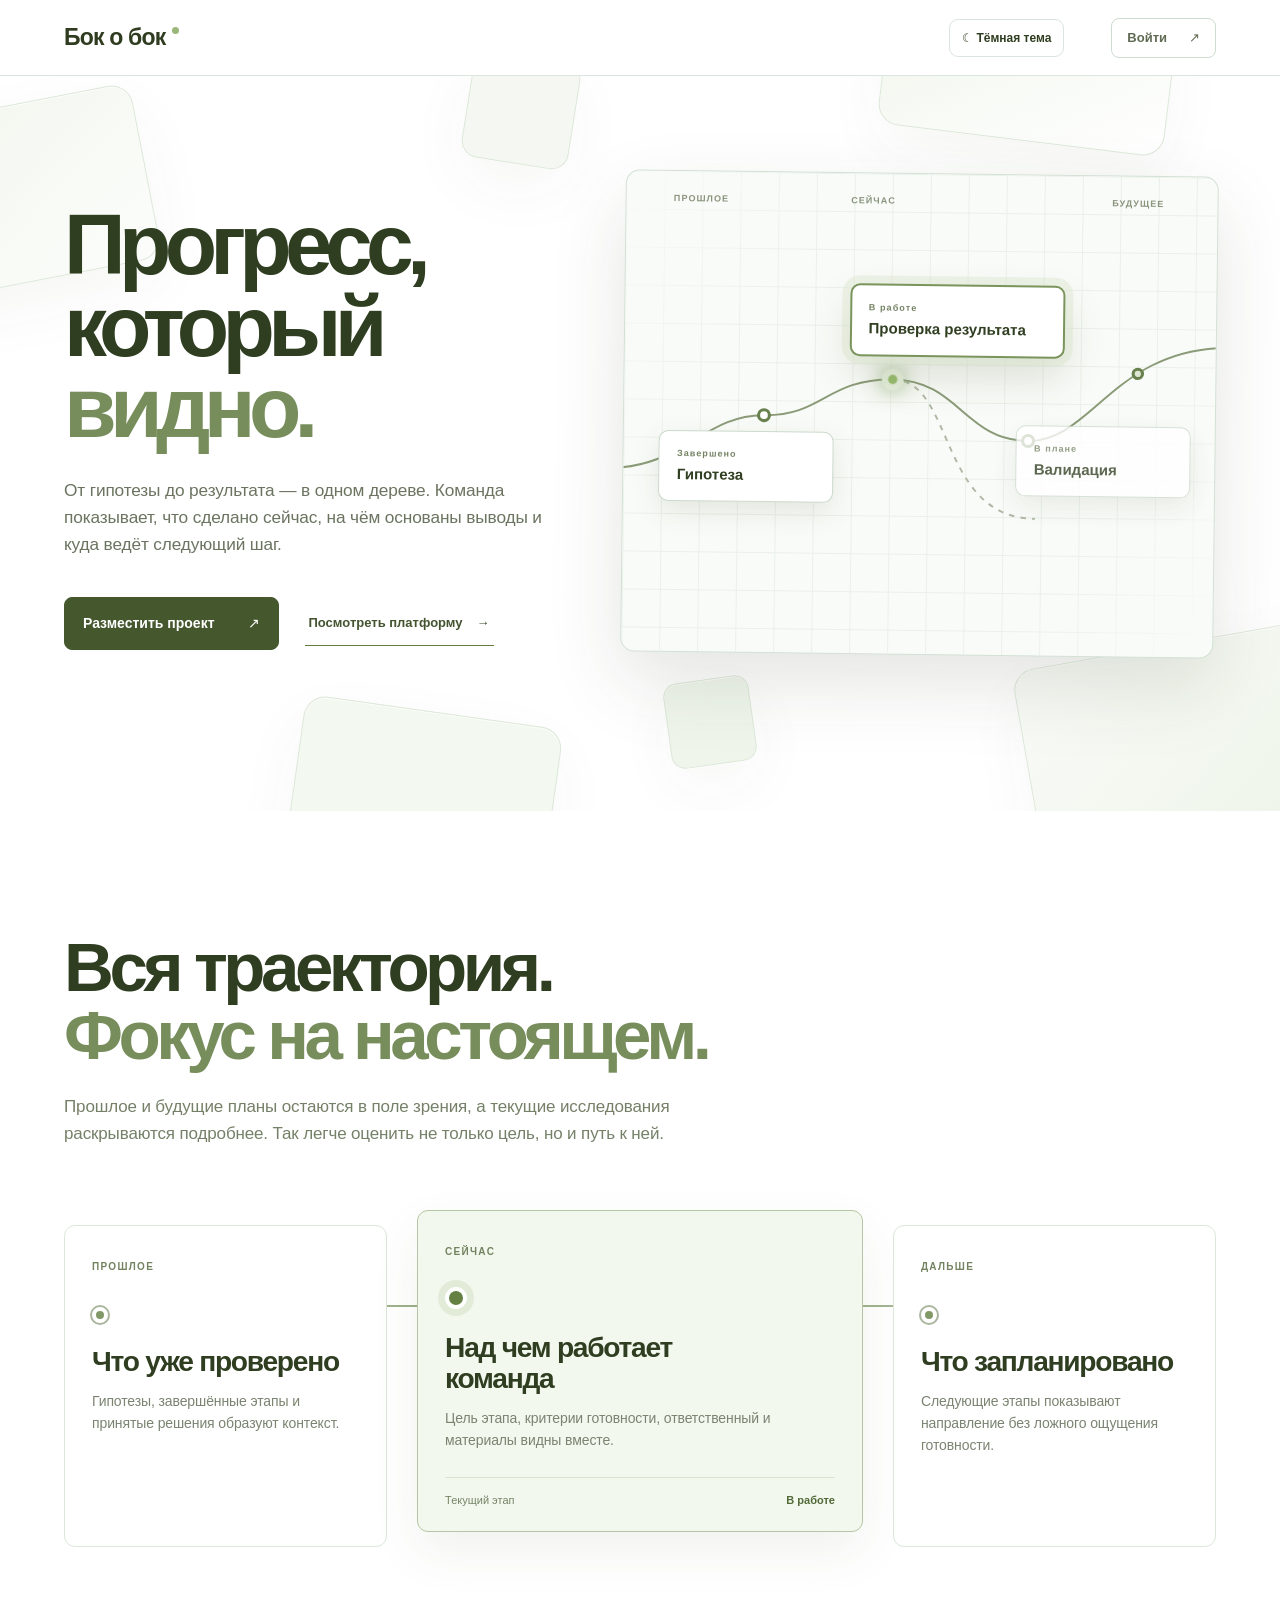
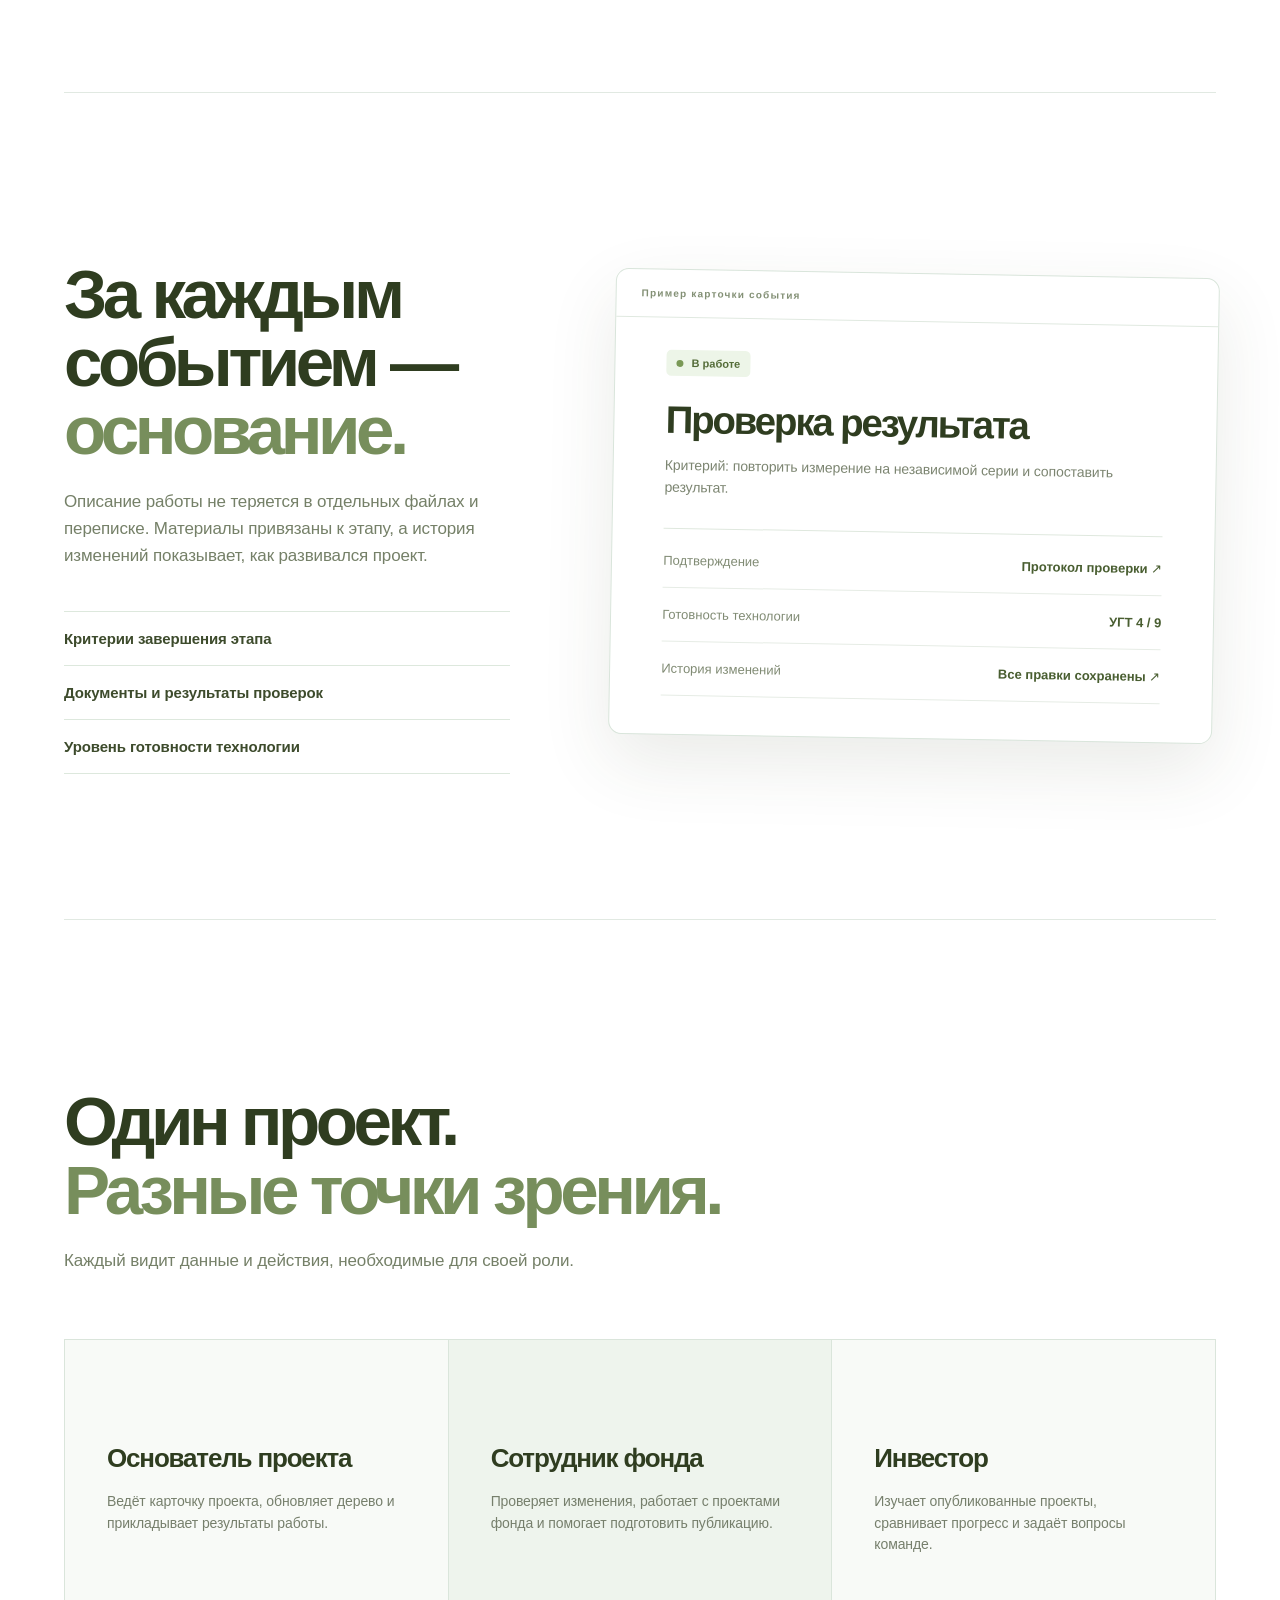
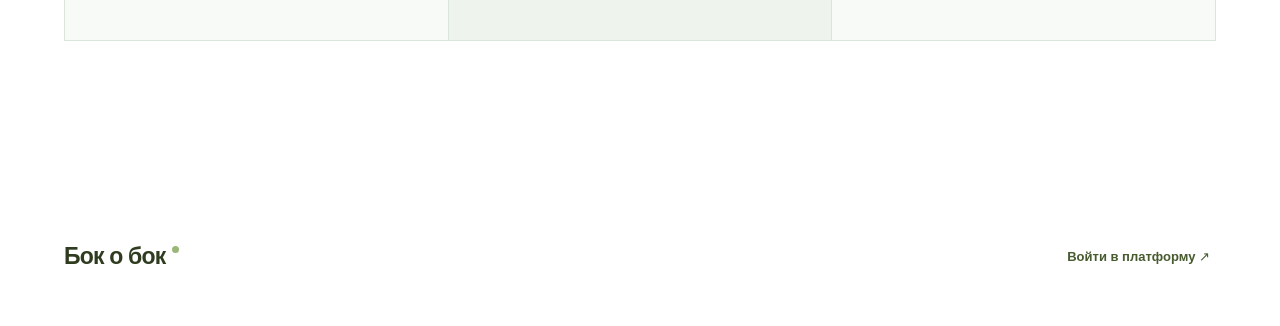
==== commit 42f155a9: "Add public guest preview of projects chat and profile" ====
--- a/index.html
+++ b/index.html
@@ -1,7 +1,7 @@
-<!doctype html><html lang="ru"><head><meta charset="UTF-8"><meta name="viewport" content="width=device-width,initial-scale=1"><title>Бок о бок — платформа научных проектов</title><link rel="stylesheet" href="./clean.css?v=ugt-ruler1"><link rel="stylesheet" href="./tree.css?v=static-tree1"><link rel="stylesheet" href="./focus.css?v=ugt-ruler1"><link rel="stylesheet" href="./palette.css?v=ugt-ruler1"><link rel="stylesheet" href="./palette-overrides.css?v=ugt-ruler1"><link rel="stylesheet" href="./workflow.css?v=upload-progress-1"><link rel="stylesheet" href="./matrix28.css?v=ugt-ruler1"><link rel="stylesheet" href="./experiment-light.css?v=lens-events-1"><link rel="stylesheet" href="./auth-redesign.css?v=compact3"><link rel="stylesheet" href="./home-redesign.css?v=blocks3"><link rel="stylesheet" href="./projects-empty.css?v=clean2"><link rel="stylesheet" href="./project-create.css?v=ugt-ruler1"><link rel="stylesheet" href="./tree-editor-v2.css?v=static-tree1"><link rel="stylesheet" href="./stage-extras.css?v=ugt-ruler1"><link rel="stylesheet" href="./event-page.css?v=ugt-ruler1"><link rel="stylesheet" href="./typography.css?v=2"><link rel="stylesheet" href="./profile.css?v=3"><link rel="stylesheet" href="./theme.css?v=2"><link rel="stylesheet" href="./project-compare.css?v=mobile-graph-1"><link rel="stylesheet" href="./edge-outcomes.css?v=timeline-linked-1"><link rel="stylesheet" href="./graph-actions.css?v=1"><link rel="stylesheet" href="./project-workspace.css?v=2"><link rel="stylesheet" href="./mobile.css?v=mobile-inspector-1"><script src="./theme.js?v=2"></script></head><body>
+<!doctype html><html lang="ru"><head><meta charset="UTF-8"><meta name="viewport" content="width=device-width,initial-scale=1"><title>Бок о бок — платформа научных проектов</title><link rel="stylesheet" href="./clean.css?v=ugt-ruler1"><link rel="stylesheet" href="./tree.css?v=static-tree1"><link rel="stylesheet" href="./focus.css?v=ugt-ruler1"><link rel="stylesheet" href="./palette.css?v=ugt-ruler1"><link rel="stylesheet" href="./palette-overrides.css?v=ugt-ruler1"><link rel="stylesheet" href="./workflow.css?v=upload-progress-1"><link rel="stylesheet" href="./matrix28.css?v=ugt-ruler1"><link rel="stylesheet" href="./experiment-light.css?v=lens-events-1"><link rel="stylesheet" href="./auth-redesign.css?v=compact3"><link rel="stylesheet" href="./home-redesign.css?v=guest-preview-1"><link rel="stylesheet" href="./projects-empty.css?v=clean2"><link rel="stylesheet" href="./project-create.css?v=ugt-ruler1"><link rel="stylesheet" href="./tree-editor-v2.css?v=static-tree1"><link rel="stylesheet" href="./stage-extras.css?v=ugt-ruler1"><link rel="stylesheet" href="./event-page.css?v=ugt-ruler1"><link rel="stylesheet" href="./typography.css?v=2"><link rel="stylesheet" href="./profile.css?v=3"><link rel="stylesheet" href="./theme.css?v=2"><link rel="stylesheet" href="./project-compare.css?v=mobile-graph-1"><link rel="stylesheet" href="./edge-outcomes.css?v=timeline-linked-1"><link rel="stylesheet" href="./graph-actions.css?v=1"><link rel="stylesheet" href="./project-workspace.css?v=2"><link rel="stylesheet" href="./mobile.css?v=mobile-inspector-1"><script src="./theme.js?v=2"></script></head><body>
 <header class="site-header home-header" id="siteHeader"><a class="wordmark home-brand" href="#home">Бок о бок<span></span></a><nav aria-label="Разделы главной"><button type="button" class="theme-toggle theme-toggle-public" data-theme-toggle></button><a class="home-header-login" href="#auth" data-open-auth>Войти <span aria-hidden="true">↗</span></a></nav></header>
 <main id="publicPage" class="home-main">
-  <section class="home-hero" id="home"><div class="home-bg-blocks" aria-hidden="true"><span></span><span></span><span></span><span></span><span></span><span></span></div><div class="home-hero-copy"><h1>Прогресс,<br>который <em>видно.</em></h1><p>От гипотезы до результата — в одном дереве. Команда показывает, что сделано сейчас, на чём основаны выводы и куда ведёт следующий шаг.</p><div class="home-hero-actions"><button type="button" class="home-button" data-open-auth-register>Разместить проект <span aria-hidden="true">↗</span></button></div></div><div class="home-hero-visual" aria-label="Схема дерева проекта: прошлое, текущая работа и будущие этапы"><div class="home-visual-stage"><div class="home-visual-grid"></div><svg viewBox="0 0 760 500" preserveAspectRatio="xMidYMid meet" aria-hidden="true"><path class="home-path" d="M-20 324 C 75 324 104 254 180 254 S 260 206 345 206 S 438 283 520 283 S 630 160 780 160"/><path class="home-path branch" d="M345 206 C 425 206 405 383 530 383"/><circle class="home-dot" cx="180" cy="254" r="7"/><circle class="home-dot now" cx="345" cy="206" r="10"/><circle class="home-dot" cx="520" cy="283" r="7"/><circle class="home-dot future" cx="660" cy="195" r="6"/></svg><div class="home-era era-past">ПРОШЛОЕ</div><div class="home-era era-current">СЕЙЧАС</div><div class="home-era era-future">БУДУЩЕЕ</div><div class="home-node home-node-past"><small>Завершено</small><strong>Гипотеза</strong></div><div class="home-node home-node-now"><small>В работе</small><strong>Проверка результата</strong></div><div class="home-node home-node-future"><small>В плане</small><strong>Валидация</strong></div></div></div></section>
+  <section class="home-hero" id="home"><div class="home-bg-blocks" aria-hidden="true"><span></span><span></span><span></span><span></span><span></span><span></span></div><div class="home-hero-copy"><h1>Прогресс,<br>который <em>видно.</em></h1><p>От гипотезы до результата — в одном дереве. Команда показывает, что сделано сейчас, на чём основаны выводы и куда ведёт следующий шаг.</p><div class="home-hero-actions"><button type="button" class="home-button" data-open-auth-register>Разместить проект <span aria-hidden="true">↗</span></button><a class="home-preview-link" href="./preview.html">Посмотреть платформу <span aria-hidden="true">→</span></a></div></div><div class="home-hero-visual" aria-label="Схема дерева проекта: прошлое, текущая работа и будущие этапы"><div class="home-visual-stage"><div class="home-visual-grid"></div><svg viewBox="0 0 760 500" preserveAspectRatio="xMidYMid meet" aria-hidden="true"><path class="home-path" d="M-20 324 C 75 324 104 254 180 254 S 260 206 345 206 S 438 283 520 283 S 630 160 780 160"/><path class="home-path branch" d="M345 206 C 425 206 405 383 530 383"/><circle class="home-dot" cx="180" cy="254" r="7"/><circle class="home-dot now" cx="345" cy="206" r="10"/><circle class="home-dot" cx="520" cy="283" r="7"/><circle class="home-dot future" cx="660" cy="195" r="6"/></svg><div class="home-era era-past">ПРОШЛОЕ</div><div class="home-era era-current">СЕЙЧАС</div><div class="home-era era-future">БУДУЩЕЕ</div><div class="home-node home-node-past"><small>Завершено</small><strong>Гипотеза</strong></div><div class="home-node home-node-now"><small>В работе</small><strong>Проверка результата</strong></div><div class="home-node home-node-future"><small>В плане</small><strong>Валидация</strong></div></div></div></section>
   
   <section class="home-tree-section" id="tree-story"><div class="home-section-heading"><h2>Вся траектория.<br><em>Фокус на настоящем.</em></h2><p>Прошлое и будущие планы остаются в поле зрения, а текущие исследования раскрываются подробнее. Так легче оценить не только цель, но и путь к ней.</p></div><div class="home-timeline" aria-label="Три эпохи дерева прогресса"><div class="home-timeline-line"></div><article class="home-timeline-past"><span>ПРОШЛОЕ</span><div class="home-timeline-node"></div><h3>Что уже проверено</h3><p>Гипотезы, завершённые этапы и принятые решения образуют контекст.</p></article><article class="home-timeline-now"><span>СЕЙЧАС</span><div class="home-timeline-node"></div><h3>Над чем работает команда</h3><p>Цель этапа, критерии готовности, ответственный и материалы видны вместе.</p><div class="home-now-meter"><span>Текущий этап</span><strong>В работе</strong></div></article><article class="home-timeline-future"><span>ДАЛЬШЕ</span><div class="home-timeline-node"></div><h3>Что запланировано</h3><p>Следующие этапы показывают направление без ложного ощущения готовности.</p></article></div></section>
   <section class="home-evidence-section" id="evidence-story"><div class="home-evidence-copy"><h2>За каждым событием — <em>основание.</em></h2><p>Описание работы не теряется в отдельных файлах и переписке. Материалы привязаны к этапу, а история изменений показывает, как развивался проект.</p><ul><li> Критерии завершения этапа</li><li> Документы и результаты проверок</li><li> Уровень готовности технологии</li></ul></div><div class="home-evidence-preview" aria-label="Пример карточки события"><div class="home-preview-top"><span>Пример карточки события</span></div><div class="home-preview-body"><div class="home-preview-status"><i></i> В работе</div><h3>Проверка результата</h3><p>Критерий: повторить измерение на независимой серии и сопоставить результат.</p><div class="home-preview-rule"></div><div class="home-preview-row"><span>Подтверждение</span><strong>Протокол проверки ↗</strong></div><div class="home-preview-row"><span>Готовность технологии</span><strong>УГТ 4 / 9</strong></div><div class="home-preview-row"><span>История изменений</span><strong>Все правки сохранены ↗</strong></div></div></div></section>
@@ -21,4 +21,4 @@
   </div>
   <dialog id="yandexDemoDialog" class="yandex-demo-dialog"><div class="yandex-demo-top"><span class="auth-yandex-mark">Я</span><strong>Яндекс ID</strong><span class="yandex-demo-badge">ДЕМОНСТРАЦИЯ</span></div><h2>Вход через Яндекс</h2><p>Это макет сценария. Подключение Яндекс ID пока не настроено, данные не отправляются.</p><div class="yandex-demo-account"><span>МС</span><div><strong>Пример аккаунта</strong><small>demo@yandex.ru</small></div></div><button type="button" id="yandexDemoContinue" class="primary">Показать следующий шаг</button><form id="yandexDemoForm" class="yandex-demo-form" hidden><label>Имя и фамилия<input name="name" value="Мария Соколова" required></label><label>Email Яндекс ID<input name="email" type="email" value="demo@yandex.ru" required></label><label>Организация<input name="organization" value="Демонстрационная лаборатория" required></label><button class="primary">Создать демо-профиль</button></form><p id="yandexDemoSuccess" class="yandex-demo-success" hidden>Демо-профиль создан в интерфейсе. Настоящая учётная запись не создана; для доступа отправьте заявку через форму регистрации.</p><button type="button" id="yandexDemoClose" class="yandex-demo-close">Вернуться к форме</button></dialog>
 </section>
-<section class="workspace" id="workspace" hidden><aside><a class="wordmark" href="#dashboard">Бок о бок</a><nav class="workspace-nav"><button type="button" id="projectsNav" class="active">Проекты</button><button type="button" id="compareNav">Сравнение</button><button type="button" id="messagesNav">Сообщения <span id="messageBadge" hidden></span></button><button type="button" id="profileNav">Личный кабинет</button><button type="button" id="adminBackNav" hidden>Админка</button><button type="button" id="notificationsNav" hidden>Уведомления</button><button type="button" id="changesNav" hidden>Изменения</button></nav><button type="button" class="theme-toggle theme-toggle-sidebar" data-theme-toggle></button><div><strong id="userName"></strong><small id="userRole"></small><button id="logoutButton">Выйти</button></div></aside><main><header><div><h1>Проекты</h1></div><button class="primary creator-only" data-new-project>Новый проект</button></header><div class="project-grid" id="projectGrid"></div><section class="messages-page" id="messagesPage" hidden><div class="messenger"><aside class="chat-contacts"><div class="chat-list-heading">Сообщения</div><label class="chat-search-label">Поиск собеседника<input id="chatSearch" type="search" placeholder="Имя или организация"></label><div id="chatContacts" class="chat-contacts-list"></div></aside><div class="chat-main"><div class="chat-conversation-head" id="chatConversationHead"><button type="button" class="chat-back" id="chatBack" aria-label="К списку диалогов">←</button><strong>Выберите собеседника</strong><span>История переписки появится здесь</span></div><div class="chat-history" id="chatHistory"><div class="chat-empty">Выберите человека слева, чтобы начать диалог.</div></div><form class="chat-compose" id="chatForm"><textarea id="chatInput" name="body" rows="2" maxlength="4000" placeholder="Напишите сообщение…" disabled required></textarea><div><span id="chatMessage"></span><button type="submit" class="primary" disabled>Отправить →</button></div></form></div></div></section><section class="project-create-page" id="projectCreatePage" hidden><div class="project-create-heading"><button type="button" data-close-project>← К проектам</button><div><h1>Создание проекта</h1></div></div><form class="project-form" id="projectForm"><label id="projectFounderField" hidden>Основатель проекта<select name="founder_id" disabled required><option value="">Выберите основателя</option></select></label><div class="form-grid"><label>Код проекта<input name="code" placeholder="KUMA30" maxlength="24" required></label><label>УГТ<select name="ugt_level"><option value="1">УГТ 1</option><option value="2">УГТ 2</option><option value="3">УГТ 3</option><option value="4">УГТ 4</option><option value="5">УГТ 5</option><option value="6">УГТ 6</option><option value="7">УГТ 7</option><option value="8">УГТ 8</option><option value="9">УГТ 9</option></select></label></div><label>Название проекта<input name="name" placeholder="Научная технология или продукт" required></label><label>Краткое описание<input name="summary" placeholder="Одно предложение для карточки проекта" required></label><div class="form-grid"><label>Область<input name="field" placeholder="биотех, ИИ, материалы" required></label><label>Регион<input name="region" placeholder="Москва, РФ"></label></div><label>Описание<textarea name="description" rows="4" placeholder="Проблема, научная база, текущий результат и ближайшая цель" required></textarea></label><section class="tree-editor" aria-label="Дерево прогресса"><div class="tree-editor-heading"><div><h3>Дерево прогресса</h3></div><button type="button" class="tree-add" id="treeAddRoot">+ Отдельный этап</button></div><div class="tree-canvas" id="treeCanvas"><svg class="tree-lines" id="treeLines" aria-hidden="true"></svg><div class="tree-nodes" id="treeNodes"></div></div><div class="tree-toolbar"><span id="treeCount">0 этапов</span></div><div class="tree-inspector" id="treeInspector"><div class="tree-inspector-title"><strong>Выбранный этап</strong><button type="button" id="treeDelete">Удалить</button></div><div class="tree-fields"><label>Название<input id="treeTitle" maxlength="100" placeholder="Например, лабораторная проверка"></label><label>Статус<select id="treeStatus"><option value="planned">В плане</option><option value="in_progress">В работе</option><option value="completed">Завершён</option></select></label><label>УГТ<select id="treeUgt"><option value="1">УГТ 1</option><option value="2">УГТ 2</option><option value="3">УГТ 3</option><option value="4">УГТ 4</option><option value="5">УГТ 5</option><option value="6">УГТ 6</option><option value="7">УГТ 7</option><option value="8">УГТ 8</option><option value="9">УГТ 9</option></select></label></div><label>Результат / критерий завершения<textarea id="treeDescription" rows="2" placeholder="Как поймём, что этап выполнен?"></textarea></label><div class="stage-extras"><section class="stage-extra-panel"><div class="stage-extra-heading"><div><strong>Варианты результата</strong><small>Один вариант можно отметить радиокнопкой</small></div><button type="button" id="treeAddChoice">+ Вариант</button></div><div id="treeChoiceList" class="stage-choice-list"></div></section><section class="stage-extra-panel"><div class="stage-extra-heading"><div><strong>Файлы этапа</strong><small>Документы, фото и видео до 50 МБ. Загрузка начнётся при создании проекта.</small></div><label class="stage-file-action">+ Добавить файлы<input id="treeFiles" type="file" multiple></label></div><div id="treeFileList" class="stage-file-list"></div></section></div><button type="button" class="tree-branch" id="treeAddChild">+ Ответвление от этого этапа</button></div></section><footer><span id="projectMessage"></span><button type="button" class="outline" data-close-project>Отмена</button><button class="primary">Создать</button></footer></form></section></main></section><div class="toast" id="toast"></div><script src="./workflow-ui.js?v=upload-progress-1"></script><script src="./focus.js?v=workflow4"></script><script src="./matrix28.js?v=mobile-inspector-1"></script><script src="./event-page.js?v=uuid-fallback1"></script><script src="./profile.js?v=3"></script><script src="./project-compare.js?v=mobile-graph-1"></script><script src="./app.js?v=mobile-chat-1"></script><script src="./mobile-nav.js?v=1"></script></body></html>
+<section class="workspace" id="workspace" hidden><aside><a class="wordmark" href="#dashboard">Бок о бок</a><nav class="workspace-nav"><button type="button" id="projectsNav" class="active">Проекты</button><button type="button" id="compareNav">Сравнение</button><button type="button" id="messagesNav">Сообщения <span id="messageBadge" hidden></span></button><button type="button" id="profileNav">Личный кабинет</button><button type="button" id="adminBackNav" hidden>Админка</button><button type="button" id="notificationsNav" hidden>Уведомления</button><button type="button" id="changesNav" hidden>Изменения</button></nav><button type="button" class="theme-toggle theme-toggle-sidebar" data-theme-toggle></button><div><strong id="userName"></strong><small id="userRole"></small><button id="logoutButton">Выйти</button></div></aside><main><header><div><h1>Проекты</h1></div><button class="primary creator-only" data-new-project>Новый проект</button></header><div class="project-grid" id="projectGrid"></div><section class="messages-page" id="messagesPage" hidden><div class="messenger"><aside class="chat-contacts"><div class="chat-list-heading">Сообщения</div><label class="chat-search-label">Поиск собеседника<input id="chatSearch" type="search" placeholder="Имя или организация"></label><div id="chatContacts" class="chat-contacts-list"></div></aside><div class="chat-main"><div class="chat-conversation-head" id="chatConversationHead"><button type="button" class="chat-back" id="chatBack" aria-label="К списку диалогов">←</button><strong>Выберите собеседника</strong><span>История переписки появится здесь</span></div><div class="chat-history" id="chatHistory"><div class="chat-empty">Выберите человека слева, чтобы начать диалог.</div></div><form class="chat-compose" id="chatForm"><textarea id="chatInput" name="body" rows="2" maxlength="4000" placeholder="Напишите сообщение…" disabled required></textarea><div><span id="chatMessage"></span><button type="submit" class="primary" disabled>Отправить →</button></div></form></div></div></section><section class="project-create-page" id="projectCreatePage" hidden><div class="project-create-heading"><button type="button" data-close-project>← К проектам</button><div><h1>Создание проекта</h1></div></div><form class="project-form" id="projectForm"><label id="projectFounderField" hidden>Основатель проекта<select name="founder_id" disabled required><option value="">Выберите основателя</option></select></label><div class="form-grid"><label>Код проекта<input name="code" placeholder="KUMA30" maxlength="24" required></label><label>УГТ<select name="ugt_level"><option value="1">УГТ 1</option><option value="2">УГТ 2</option><option value="3">УГТ 3</option><option value="4">УГТ 4</option><option value="5">УГТ 5</option><option value="6">УГТ 6</option><option value="7">УГТ 7</option><option value="8">УГТ 8</option><option value="9">УГТ 9</option></select></label></div><label>Название проекта<input name="name" placeholder="Научная технология или продукт" required></label><label>Краткое описание<input name="summary" placeholder="Одно предложение для карточки проекта" required></label><div class="form-grid"><label>Область<input name="field" placeholder="биотех, ИИ, материалы" required></label><label>Регион<input name="region" placeholder="Москва, РФ"></label></div><label>Описание<textarea name="description" rows="4" placeholder="Проблема, научная база, текущий результат и ближайшая цель" required></textarea></label><section class="tree-editor" aria-label="Дерево прогресса"><div class="tree-editor-heading"><div><h3>Дерево прогресса</h3></div><button type="button" class="tree-add" id="treeAddRoot">+ Отдельный этап</button></div><div class="tree-canvas" id="treeCanvas"><svg class="tree-lines" id="treeLines" aria-hidden="true"></svg><div class="tree-nodes" id="treeNodes"></div></div><div class="tree-toolbar"><span id="treeCount">0 этапов</span></div><div class="tree-inspector" id="treeInspector"><div class="tree-inspector-title"><strong>Выбранный этап</strong><button type="button" id="treeDelete">Удалить</button></div><div class="tree-fields"><label>Название<input id="treeTitle" maxlength="100" placeholder="Например, лабораторная проверка"></label><label>Статус<select id="treeStatus"><option value="planned">В плане</option><option value="in_progress">В работе</option><option value="completed">Завершён</option></select></label><label>УГТ<select id="treeUgt"><option value="1">УГТ 1</option><option value="2">УГТ 2</option><option value="3">УГТ 3</option><option value="4">УГТ 4</option><option value="5">УГТ 5</option><option value="6">УГТ 6</option><option value="7">УГТ 7</option><option value="8">УГТ 8</option><option value="9">УГТ 9</option></select></label></div><label>Результат / критерий завершения<textarea id="treeDescription" rows="2" placeholder="Как поймём, что этап выполнен?"></textarea></label><div class="stage-extras"><section class="stage-extra-panel"><div class="stage-extra-heading"><div><strong>Варианты результата</strong><small>Один вариант можно отметить радиокнопкой</small></div><button type="button" id="treeAddChoice">+ Вариант</button></div><div id="treeChoiceList" class="stage-choice-list"></div></section><section class="stage-extra-panel"><div class="stage-extra-heading"><div><strong>Файлы этапа</strong><small>Документы, фото и видео до 50 МБ. Загрузка начнётся при создании проекта.</small></div><label class="stage-file-action">+ Добавить файлы<input id="treeFiles" type="file" multiple></label></div><div id="treeFileList" class="stage-file-list"></div></section></div><button type="button" class="tree-branch" id="treeAddChild">+ Ответвление от этого этапа</button></div></section><footer><span id="projectMessage"></span><button type="button" class="outline" data-close-project>Отмена</button><button class="primary">Создать</button></footer></form></section></main></section><div class="toast" id="toast"></div><script src="./workflow-ui.js?v=upload-progress-1"></script><script src="./focus.js?v=workflow4"></script><script src="./matrix28.js?v=single-brand-1"></script><script src="./event-page.js?v=uuid-fallback1"></script><script src="./profile.js?v=3"></script><script src="./project-compare.js?v=mobile-graph-1"></script><script src="./app.js?v=mobile-chat-1"></script><script src="./mobile-nav.js?v=1"></script></body></html>
--- a/home-redesign.css
+++ b/home-redesign.css
@@ -15,3 +15,4 @@
 html[data-theme="dark"] .home-bg-blocks span{border-color:#50704b60;background:linear-gradient(145deg,#28412a80,#19301b30);box-shadow:0 22px 65px #0002,inset 0 1px #b4dc9b12}
 @media(max-width:1100px){.home-bg-blocks span:nth-child(2){left:69%}.home-bg-blocks span:nth-child(4){left:7%}.home-bg-blocks span:nth-child(6){left:71%}}
 @media(max-width:760px){.home-bg-blocks{inset:-20px -25px -30px}.home-bg-blocks span:nth-child(1){left:-25%;top:8%;width:190px;height:145px}.home-bg-blocks span:nth-child(2){left:auto;right:-5%;top:3%;width:84px;height:84px}.home-bg-blocks span:nth-child(3),.home-bg-blocks span:nth-child(6){display:none}.home-bg-blocks span:nth-child(4){left:-17%;bottom:29%;width:200px;height:130px}.home-bg-blocks span:nth-child(5){right:-25%;bottom:0;width:240px;height:160px}}
+.home-preview-link{display:inline-flex;align-items:center;gap:8px;min-height:45px;padding:10px 4px;color:var(--palette-primary);font-size:14px;font-weight:750;text-decoration:none;border-bottom:1px solid var(--palette-primary)}.home-preview-link:hover{opacity:.7}@media(max-width:620px){.home-hero-actions{align-items:flex-start;flex-direction:column;gap:12px}}
